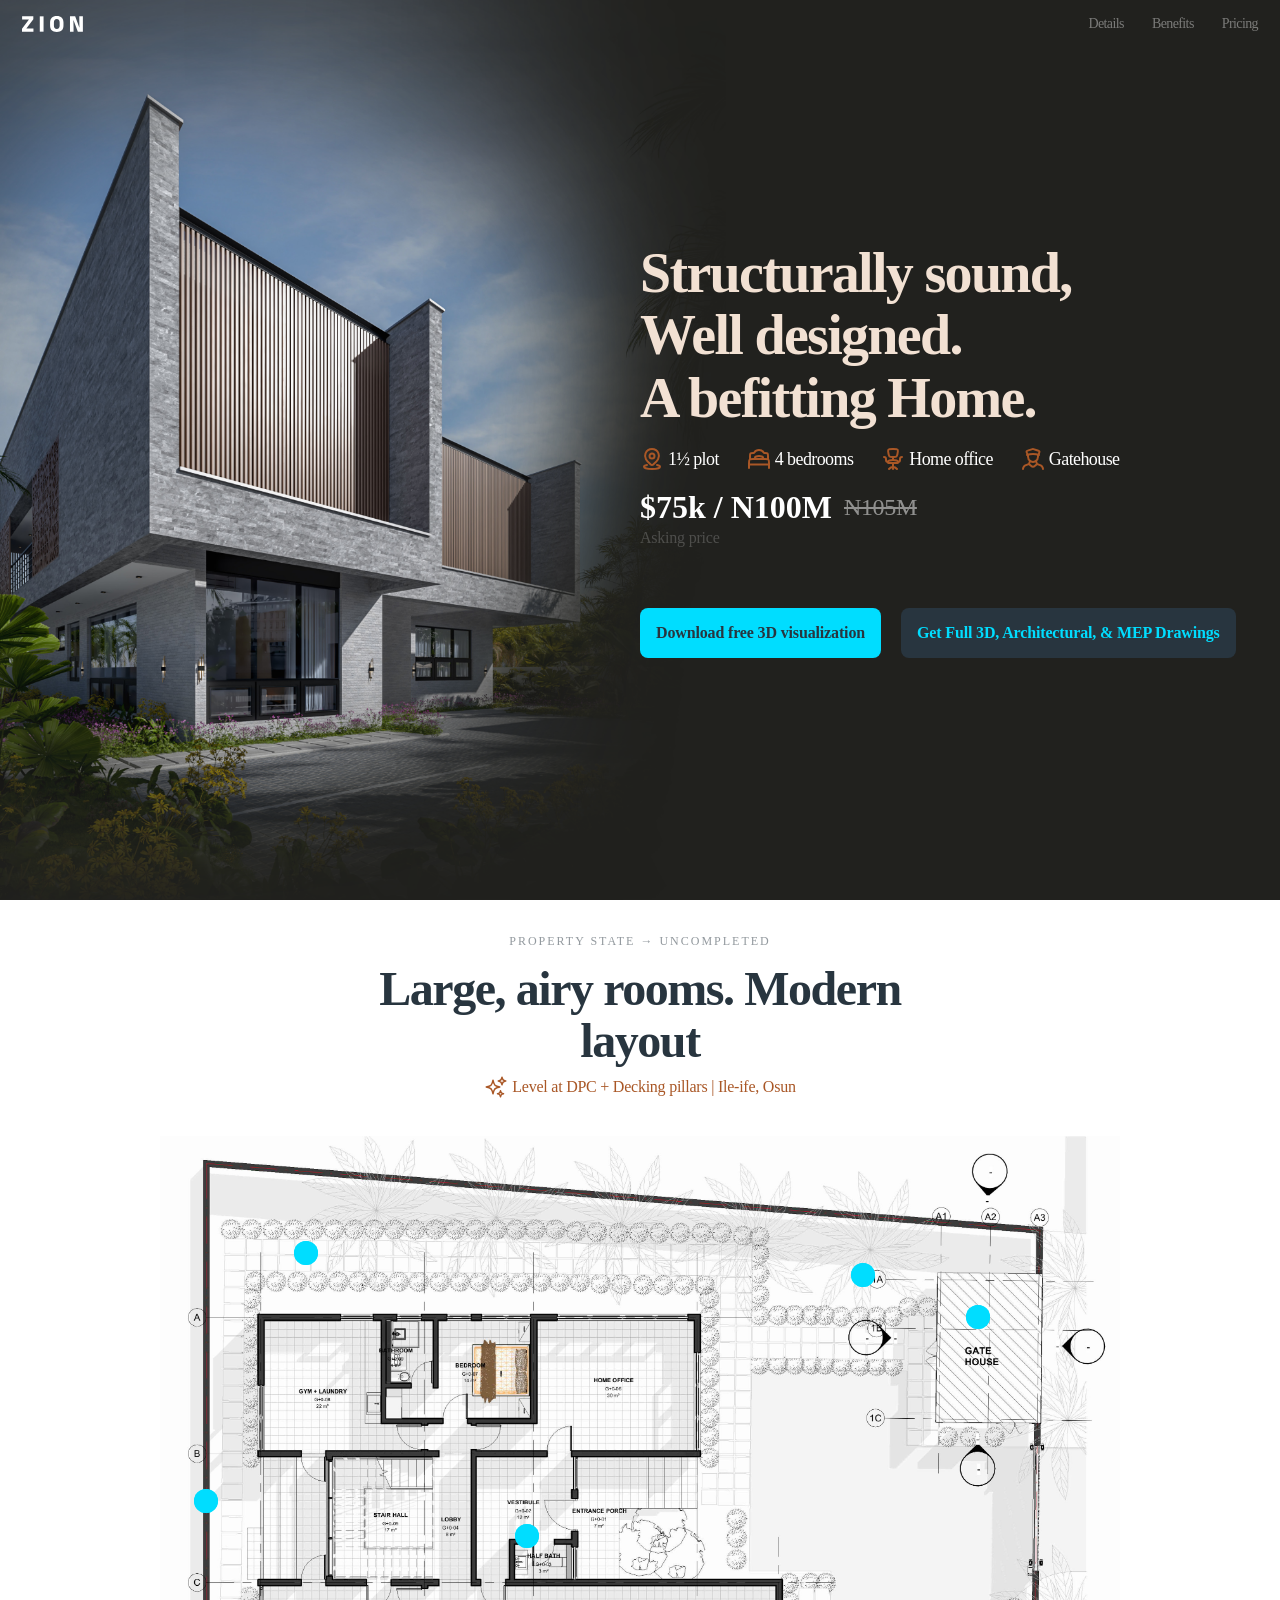
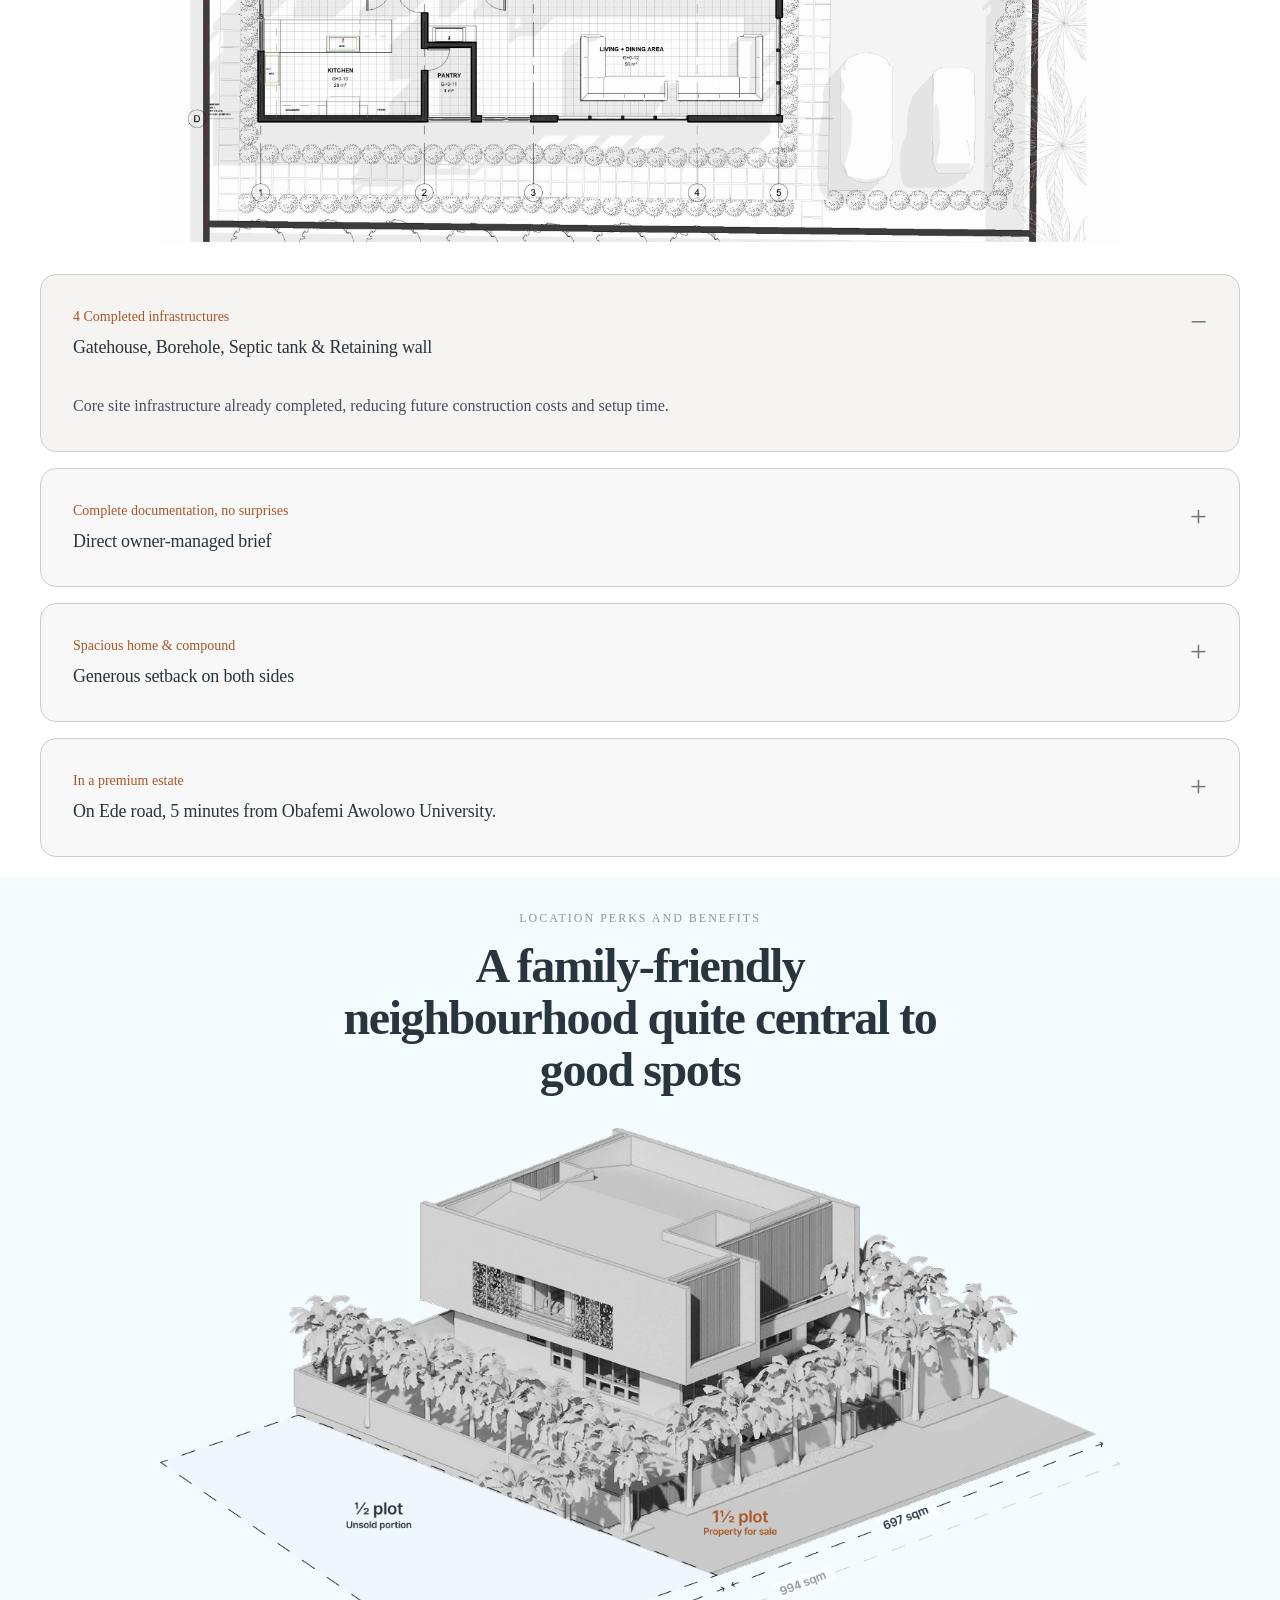
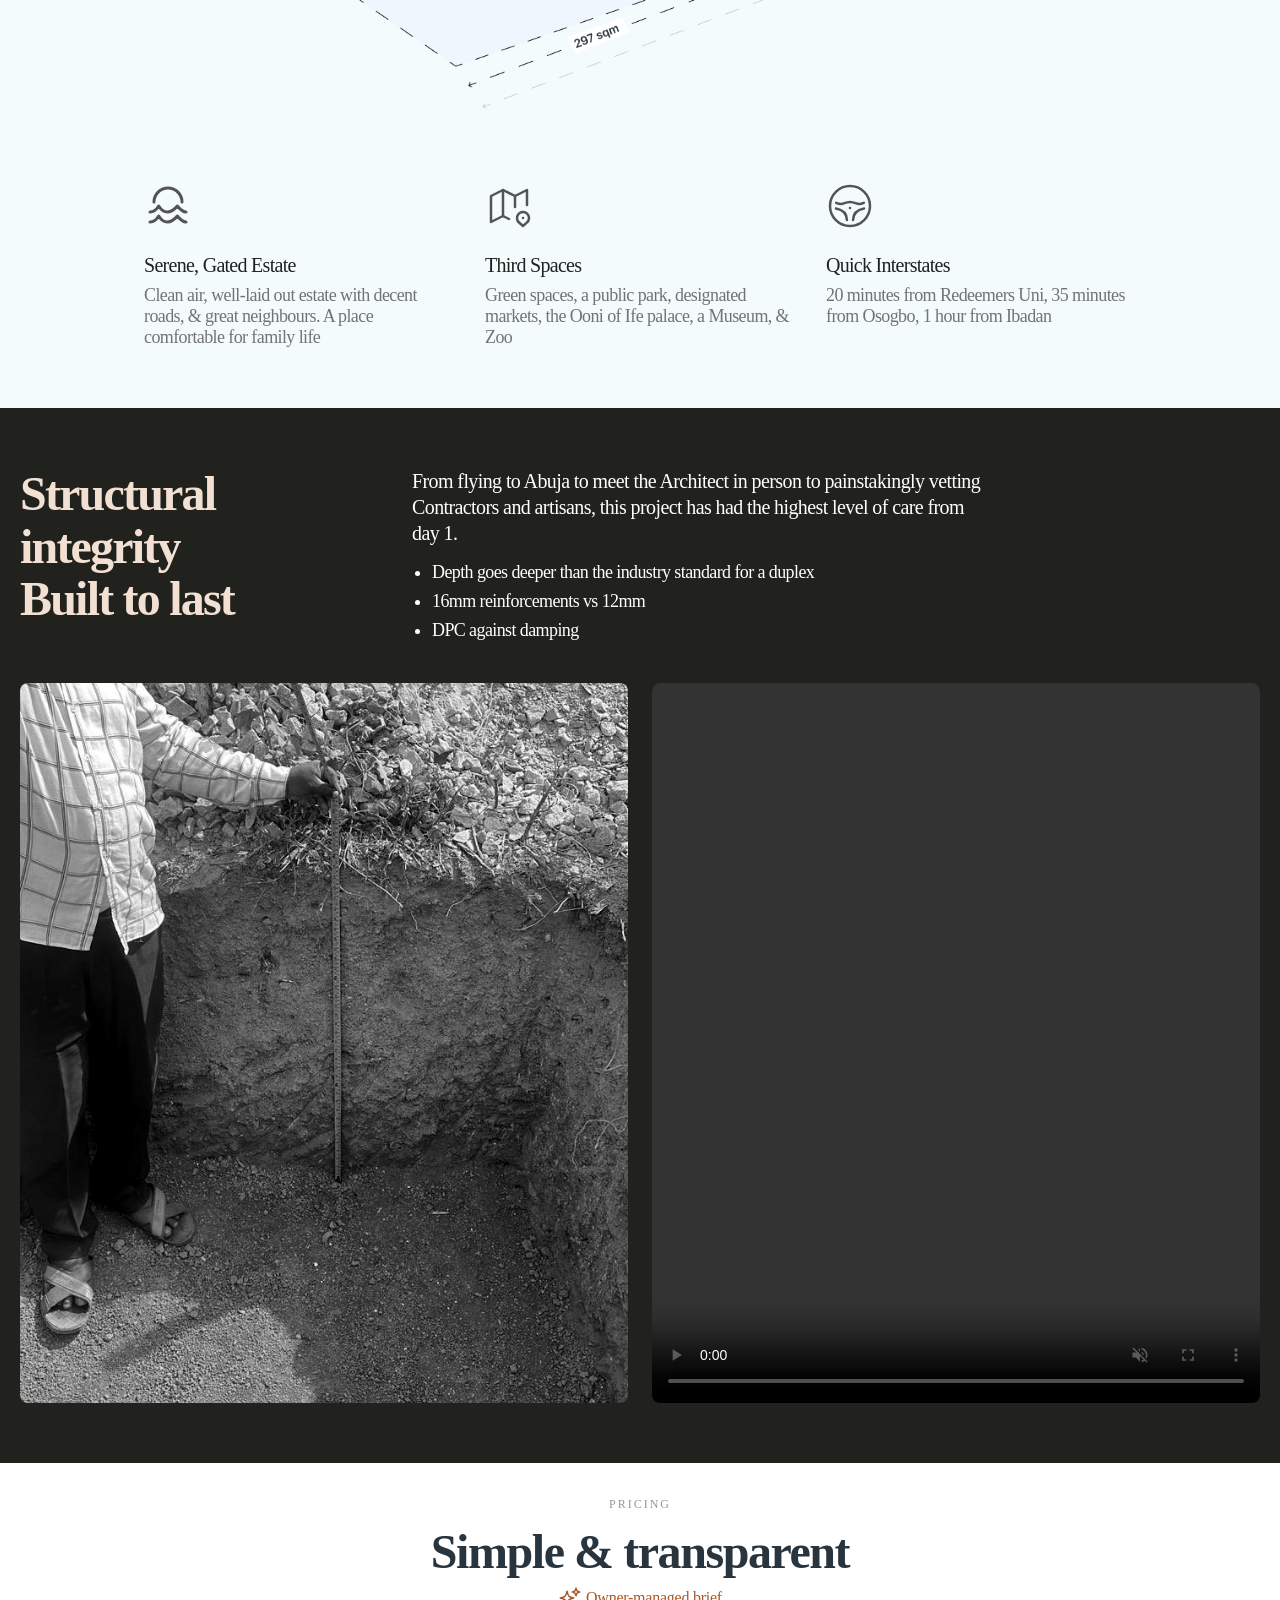
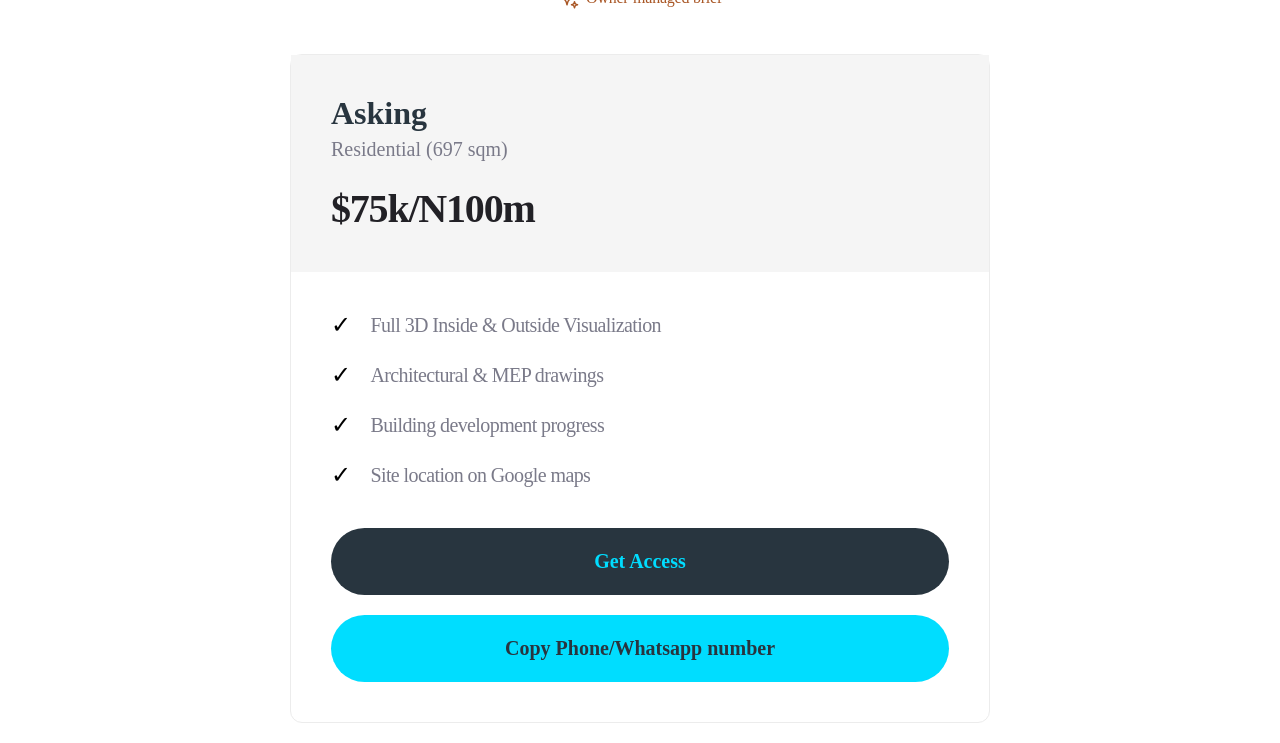
==== index.html @ f11a8a3b "section 5" ====
<!DOCTYPE html>
<html lang="en">
<head>
  <meta charset="UTF-8">
  <meta name="viewport" content="width=device-width, initial-scale=1.0">
  <meta name="description" content="Zion Residence — property marketing">

  <title>Zion Residence</title>
  <script defer src="for-section-one-mobile.js"></script>
  <script defer src="hotspots.js"></script>
  <script defer src="section-two-accordion.js"></script>

  <link rel="stylesheet" href="styles/reset.css">
  <link rel="stylesheet" href="styles/main.css">
  <link rel="stylesheet" href="styles/hotspots.css">
  <link rel="stylesheet" href="https://rsms.me/inter/inter.css"/>
  <link rel="stylesheet" href="https://rsms.me/inter/inter-display.css"/>
  <link rel="icon" type="image/x-icon" href="images/fav-icon.png">
</head>
<body>
  <div class="page-wrapper">
    <header class="navigation">
      <nav class="zero">
            <svg xmlns="http://www.w3.org/2000/svg" width="61" height="17" viewBox="0 0 61 17" fill="none">
              <path d="M53.1564 0.324219L57.3084 11.5802H57.4764L57.3084 5.10022V0.324219H60.8844V15.6722H55.8564L51.5484 4.16422H51.3924L51.5604 10.7882V15.6722H47.9844V0.324219H53.1564Z" fill="white"/>
              <path d="M34.778 16.044C32.546 16.044 30.87 15.484 29.75 14.364C28.638 13.244 28.082 11.632 28.082 9.528V6.612C28.082 4.5 28.642 2.872 29.762 1.728C30.89 0.576 32.562 0 34.778 0C36.994 0 38.662 0.576 39.782 1.728C40.91 2.872 41.474 4.5 41.474 6.612V9.528C41.474 11.632 40.914 13.244 39.794 14.364C38.674 15.484 37.002 16.044 34.778 16.044ZM34.778 12.948C35.746 12.948 36.466 12.664 36.938 12.096C37.41 11.528 37.646 10.732 37.646 9.708V6.42C37.646 5.348 37.41 4.524 36.938 3.948C36.466 3.372 35.746 3.084 34.778 3.084C33.81 3.084 33.09 3.372 32.618 3.948C32.146 4.524 31.91 5.348 31.91 6.42V9.708C31.91 10.732 32.146 11.528 32.618 12.096C33.09 12.664 33.81 12.948 34.778 12.948Z" fill="white"/>
              <path d="M21.5571 15.6739H17.7891V0.337891H21.5571V15.6739Z" fill="white"/>
              <path d="M11.448 12.5299V15.6739H0V12.7219L6.96 3.45789H0.108V0.337891H11.328V3.26589L4.344 12.5299H11.448Z" fill="white"/>
            </svg>
            <ul class="web-links">
              <li>Details</li>
              <li>Benefits</li>
              <li>Pricing</li>
            </ul>
        </nav>
    </header>
    <section class="one">
        <div class="left"></div>     
        <div class="right">
          <main class="titleDetails-buttons">
            <div class="title-features-price">
              <h1 class="">Structurally sound, Well designed.<br>A befitting Home.</h1>
              <ul>
                <li><svg xmlns="http://www.w3.org/2000/svg" width="24" height="24" viewBox="0 0 24 24" fill="none">
                  <path d="M7 18C5.17107 18.4117 4 19.0443 4 19.7537C4 20.9943 7.58172 22 12 22C16.4183 22 20 20.9943 20 19.7537C20 19.0443 18.8289 18.4117 17 18" stroke="#A95726" stroke-width="2" stroke-linecap="round"/>
                  <path d="M14.5 9C14.5 10.3807 13.3807 11.5 12 11.5C10.6193 11.5 9.5 10.3807 9.5 9C9.5 7.61929 10.6193 6.5 12 6.5C13.3807 6.5 14.5 7.61929 14.5 9Z" stroke="#A95726" stroke-width="2"/>
                  <path d="M13.2574 17.4936C12.9201 17.8184 12.4693 18 12.0002 18C11.531 18 11.0802 17.8184 10.7429 17.4936C7.6543 14.5008 3.51519 11.1575 5.53371 6.30373C6.6251 3.67932 9.24494 2 12.0002 2C14.7554 2 17.3752 3.67933 18.4666 6.30373C20.4826 11.1514 16.3536 14.5111 13.2574 17.4936Z" stroke="#A95726" stroke-width="2"/>
                </svg><p>1½ plot</p></li>
                <li><svg xmlns="http://www.w3.org/2000/svg" width="24" height="24" viewBox="0 0 24 24" fill="none">
                  <path d="M22 17.5H2" stroke="#A95726" stroke-width="2" stroke-linecap="round" stroke-linejoin="round"/>
                  <path d="M22 21V16C22 14.1144 22 13.1716 21.4142 12.5858C20.8284 12 19.8856 12 18 12H6C4.11438 12 3.17157 12 2.58579 12.5858C2 13.1716 2 14.1144 2 16V21" stroke="#A95726" stroke-width="2" stroke-linecap="round" stroke-linejoin="round"/>
                  <path d="M16 12V10.6178C16 10.1103 15.9085 9.94054 15.4396 9.7405C14.4631 9.32389 13.2778 9 12 9C10.7222 9 9.53688 9.32389 8.5604 9.7405C8.09154 9.94054 8 10.1103 8 10.6178V12" stroke="#A95726" stroke-width="2" stroke-linecap="round"/>
                  <path d="M3 12V9C3 7.58579 3 6.87868 3.43934 6.43934C3.87868 6 4.58579 6 6 6C6.27475 6 6.65685 6.07272 6.90282 5.94012C7.0139 5.88025 7.11349 5.72888 7.31269 5.42616C8.26921 3.97247 10.2246 3 12 3C13.7754 3 15.7308 3.97247 16.6873 5.42616C16.8865 5.72888 16.9861 5.88025 17.0972 5.94012C17.3432 6.07272 17.7252 6 18 6C19.4142 6 20.1213 6 20.5607 6.43934C21 6.87868 21 7.58579 21 9V12" stroke="#A95726" stroke-width="2"/>
                </svg><p>4 bedrooms</p></li>
                <li><svg xmlns="http://www.w3.org/2000/svg" width="24" height="24" viewBox="0 0 24 24" fill="none">
                  <path d="M16 22C14.934 20.7553 13.5337 20 12 20C10.4663 20 9.06603 20.7553 8 22" stroke="#A95726" stroke-width="2" stroke-linecap="round"/>
                  <path d="M12 13C10.7319 13 9.39109 13.2193 8.34002 13.5128C7.54859 13.7338 6.91195 14.7415 7.00999 15.5596C7.04632 15.8627 7.30731 16 7.58173 16H16.4183C16.6927 16 16.9537 15.8627 16.99 15.5596C17.0881 14.7415 16.4514 13.7338 15.66 13.5128C14.6089 13.2193 13.2681 13 12 13Z" stroke="#A95726" stroke-width="2" stroke-linecap="round"/>
                  <path d="M21 10C19.8954 10 19 10.8954 19 12V13C19 14.1046 18.1046 15 17 15" stroke="#A95726" stroke-width="2" stroke-linecap="round" stroke-linejoin="round"/>
                  <path d="M3 10C4.10457 10 5 10.8954 5 12V13C5 14.1046 5.89543 15 7 15" stroke="#A95726" stroke-width="2" stroke-linecap="round" stroke-linejoin="round"/>
                  <path d="M12 16V22" stroke="#A95726" stroke-width="2" stroke-linecap="round" stroke-linejoin="round"/>
                  <path d="M12.8197 10H11.1803C9.77811 10 9.07704 10 8.56988 9.57641C8.06272 9.15282 7.89268 8.42526 7.55261 6.97014C7.01792 4.68228 6.75058 3.53835 7.31199 2.76918C7.87341 2 8.97569 2 11.1803 2H12.8197C15.0243 2 16.1266 2 16.688 2.76918C17.2494 3.53835 16.9821 4.68228 16.4474 6.97014C16.1073 8.42526 15.9373 9.15282 15.4301 9.57641C14.923 10 14.2219 10 12.8197 10Z" stroke="#A95726" stroke-width="2" stroke-linecap="round" stroke-linejoin="round"/>
                  <path d="M12 10V13" stroke="#A95726" stroke-width="2" stroke-linecap="round" stroke-linejoin="round"/>
                </svg><p>Home office</p></li>
                <li><svg xmlns="http://www.w3.org/2000/svg" width="24" height="24" viewBox="0 0 24 24" fill="none">
                  <path d="M18 8C16.3288 7.37209 14.2513 7 12 7C9.74872 7 7.67122 7.37209 6 8" stroke="#A95726" stroke-width="2" stroke-linecap="round"/>
                  <path d="M6.96964 8L6.24016 6.58747C5.66136 5.46671 5.37196 4.90633 5.55422 4.41103C5.73649 3.91574 6.29735 3.73843 7.41907 3.38381L11.3897 2.12854C11.6607 2.04285 11.7963 2 11.9353 2C12.0744 2 12.21 2.04285 12.481 2.12854L16.719 3.46833C17.7295 3.78776 18.2347 3.94748 18.4273 4.39586C18.62 4.84425 18.413 5.37861 17.9991 6.44734L17.3977 8" stroke="#A95726" stroke-width="2" stroke-linecap="round"/>
                  <path d="M7 8V9.72517C7 11.5184 7.92149 13.1802 9.42752 14.1028L9.94202 14.418C11.2087 15.194 12.7913 15.194 14.058 14.418L14.5725 14.1028C16.0785 13.1802 17 11.5184 17 9.72517V8" stroke="#A95726" stroke-width="2" stroke-linecap="round"/>
                  <path d="M15 14L16 17M16 17L14.6312 18.1954C13.3773 19.2905 12.7504 19.838 12 19.838C11.2496 19.838 10.6227 19.2905 9.36884 18.1954L8 17M16 17L17.7341 17.578C18.7322 17.9107 19.2312 18.0771 19.6742 18.3342C20.1079 18.5859 20.5012 18.9014 20.841 19.2701C21.1881 19.6468 22 21 22 22M8 17L9 14M8 17L6.26586 17.578C5.2678 17.9107 4.76877 18.0771 4.32577 18.3342C3.89213 18.5859 3.49882 18.9014 3.15903 19.2701C2.81191 19.6468 2 21 2 22" stroke="#A95726" stroke-width="2" stroke-linecap="round" stroke-linejoin="round"/>
                </svg><p>Gatehouse</p></li>
              </ul>
              <div class="price-wrapper">
                <div class="price">
                  <p>$75k / N100M</p>
                  <p class="strikethrough">N105M</p>
                </div>
                <p class="asking-price">Asking price</p>
              </div>
            </div>
            <section class="for-btns">
              <button class="btn-primary">Download free 3D visualization</button>
              <button class="btn-secondary">Get Full 3D, Architectural, & MEP Drawings</button>
            </section>
          </main>
        </div>     
    </section>

    <section class="area two">
      <header class="top">
        <div>
          <p>Property state → Uncompleted</p>
          <h2>Large, airy rooms. Modern layout</h2>
        </div>
        <div>
          <svg xmlns="http://www.w3.org/2000/svg" width="24" height="24" viewBox="0 0 24 24" fill="none">
            <path d="M9.8132 15.9038L9 18.75L8.1868 15.9038C7.75968 14.4089 6.59112 13.2403 5.09619 12.8132L2.25 12L5.09619 11.1868C6.59113 10.7597 7.75968 9.59112 8.1868 8.09619L9 5.25L9.8132 8.09619C10.2403 9.59113 11.4089 10.7597 12.9038 11.1868L15.75 12L12.9038 12.8132C11.4089 13.2403 10.2403 14.4089 9.8132 15.9038Z" stroke="#A95726" stroke-width="1.5" stroke-linecap="round" stroke-linejoin="round"/>
            <path d="M18.2589 8.71454L18 9.75L17.7411 8.71454C17.4388 7.50533 16.4947 6.56117 15.2855 6.25887L14.25 6L15.2855 5.74113C16.4947 5.43883 17.4388 4.49467 17.7411 3.28546L18 2.25L18.2589 3.28546C18.5612 4.49467 19.5053 5.43883 20.7145 5.74113L21.75 6L20.7145 6.25887C19.5053 6.56117 18.5612 7.50533 18.2589 8.71454Z" stroke="#A95726" stroke-width="1.5" stroke-linecap="round" stroke-linejoin="round"/>
            <path d="M16.8942 20.5673L16.5 21.75L16.1058 20.5673C15.8818 19.8954 15.3546 19.3682 14.6827 19.1442L13.5 18.75L14.6827 18.3558C15.3546 18.1318 15.8818 17.6046 16.1058 16.9327L16.5 15.75L16.8942 16.9327C17.1182 17.6046 17.6454 18.1318 18.3173 18.3558L19.5 18.75L18.3173 19.1442C17.6454 19.3682 17.1182 19.8954 16.8942 20.5673Z" stroke="#A95726" stroke-width="1.5" stroke-linecap="round" stroke-linejoin="round"/>
          </svg>
          <p>Level at DPC + Decking pillars | Ile-ife, Osun </p>
        </div>
      </header>
      <section class="products">
        <div class="product-card">
      
          <div class="product-image">
            <img src="images/layout-2x.jpg"
                 alt="Architectural layout"
                 class="img">
      
            <button class="hotspot h-1"
                    data-title="Borehole"
                    data-description=""
                    data-image="images/borehole.png">
            </button>
      
            <button class="hotspot h-2"
                    data-title="Main house"
                    data-description="4-bedroom main residence with home office"
                    data-image="vids/main-building.mov">
            </button>
      
            <button class="hotspot h-4"
                    data-title="Gatehouse"
                    data-description="Security and visitor management space."
                    data-image="vids/gatehouse.mov">
            </button>
      
            <button class="hotspot h-5"
                    data-title="Septic tank"
                    data-description="Septic tank & soakaway"
                    data-image="images/septic-tank.png">
            </button>
      
            <button class="hotspot h-6"
                    data-title="Retaining wall"
                    data-description="Reinforced against flooding, & baseline for floor tarring"
                    data-image="vids/retaining-wall.mov">
            </button>
          </div>
      
        </div>
      </section>
      
      <!-- MODAL -->
      <div class="hotspot-modal" id="hotspotModal">
      
        <div class="hotspot-modal__overlay"></div>
      
        <div class="hotspot-modal__card">
      
          <button class="hotspot-modal__close">
            ×
          </button>
      
          <img class="hotspot-modal__image" src="" alt="">

          <video
            class="hotspot-modal__video"
            controls
            autoplay
            playsinline
            muted
            allowfullscreen
          ></video>
      
          <div class="hotspot-modal__content">
            <h3 class="hotspot-modal__title"></h3>
            <p class="hotspot-modal__description"></p>
          </div>
      
        </div>
      
      </div>

      <section class="accordion-section">

        <div class="accordion">
      
          <!-- ITEM 1 -->
          <article class="accordion-item active">
      
            <button class="accordion-header">
      
              <div class="accordion-copy">
                <p>4 Completed infrastructures</p>
                <h3>
                  Gatehouse, Borehole, Septic tank & Retaining wall
                </h3>
              </div>
      
              <span class="accordion-icon">−</span>
      
            </button>
      
            <div class="accordion-content">
              <p>
                Core site infrastructure already completed,
                reducing future construction costs and setup time.
              </p>
            </div>
      
          </article>
      
          <!-- ITEM 2 -->
          <article class="accordion-item">
      
            <button class="accordion-header">
      
              <div class="accordion-copy">
                <p>Complete documentation, no surprises</p>
                <h3>
                  Direct owner-managed brief
                </h3>
              </div>
      
              <span class="accordion-icon">+</span>
      
            </button>
      
            <div class="accordion-content">
              <p>
                Full documentation
                available for buyers and contractors.
                
                Deed of assignment, Red copy survey, Estate registration receipt, Town planning approval, Architectural, & MEP drawings
                
              </p>
            </div>
      
          </article>
  
          <!-- ITEM 3 -->
          <article class="accordion-item">
      
            <button class="accordion-header">
      
              <div class="accordion-copy">
                <p>Spacious home & compound</p>
                <h3>
                  Generous setback on both sides
                </h3>
              </div>
      
              <span class="accordion-icon">+</span>
      
            </button>
      
            <div class="accordion-content">
              <p>
                Generous outdoor circulation and parking space
                suitable for family living and future expansion.
                
              </p>
            </div>
      
          </article>
      
          <!-- ITEM 4 -->
          <article class="accordion-item">
      
            <button class="accordion-header">
      
              <div class="accordion-copy">
                <p>In a premium estate</p>
                <h3>
                  On Ede road, 5 minutes from 
  Obafemi Awolowo University.
                </h3>
              </div>
      
              <span class="accordion-icon">+</span>
      
            </button>
      
            <div class="accordion-content">
              <p>
              </p>
            </div>
      
          </article>
      
        </div>
      
      </section>
    </section>

    <section class="area three">
      <header class="top">
        <div>
          <p>LOCATION PERKS AND BENEFITS</p>
          <h2>A family-friendly neighbourhood 
         quite central to good spots</h2>
        </div>
        <!-- <div>
          <svg xmlns="http://www.w3.org/2000/svg" width="24" height="24" viewBox="0 0 24 24" fill="none">
            <path d="M9.8132 15.9038L9 18.75L8.1868 15.9038C7.75968 14.4089 6.59112 13.2403 5.09619 12.8132L2.25 12L5.09619 11.1868C6.59113 10.7597 7.75968 9.59112 8.1868 8.09619L9 5.25L9.8132 8.09619C10.2403 9.59113 11.4089 10.7597 12.9038 11.1868L15.75 12L12.9038 12.8132C11.4089 13.2403 10.2403 14.4089 9.8132 15.9038Z" stroke="#A95726" stroke-width="1.5" stroke-linecap="round" stroke-linejoin="round"/>
            <path d="M18.2589 8.71454L18 9.75L17.7411 8.71454C17.4388 7.50533 16.4947 6.56117 15.2855 6.25887L14.25 6L15.2855 5.74113C16.4947 5.43883 17.4388 4.49467 17.7411 3.28546L18 2.25L18.2589 3.28546C18.5612 4.49467 19.5053 5.43883 20.7145 5.74113L21.75 6L20.7145 6.25887C19.5053 6.56117 18.5612 7.50533 18.2589 8.71454Z" stroke="#A95726" stroke-width="1.5" stroke-linecap="round" stroke-linejoin="round"/>
            <path d="M16.8942 20.5673L16.5 21.75L16.1058 20.5673C15.8818 19.8954 15.3546 19.3682 14.6827 19.1442L13.5 18.75L14.6827 18.3558C15.3546 18.1318 15.8818 17.6046 16.1058 16.9327L16.5 15.75L16.8942 16.9327C17.1182 17.6046 17.6454 18.1318 18.3173 18.3558L19.5 18.75L18.3173 19.1442C17.6454 19.3682 17.1182 19.8954 16.8942 20.5673Z" stroke="#A95726" stroke-width="1.5" stroke-linecap="round" stroke-linejoin="round"/>
          </svg>
          <p>Level at DPC + Decking pillars | Ile-ife, Osun </p>
        </div> -->
      </header>
      <section class="products">
        <div class="product-card">
          <div class="product-image">
            <img src="images/section-3-image.png"
                 alt="Architectural layout"
                 class="img">
          </div>

      
        </div>
      </section>
      <div class="perks">
        <div class="icon-location-perk">
          <svg xmlns="http://www.w3.org/2000/svg" width="48" height="48" viewBox="0 0 48 48" fill="none">
            <path d="M6 30C10.9655 30 14.6897 24 14.6897 24C14.6897 24 18.4138 30 23.3794 30C28.3448 30 33.3104 24 33.3104 24C33.3104 24 38.2758 30 42 30" stroke="#545456" stroke-width="3" stroke-linecap="round" stroke-linejoin="round"/>
            <path d="M6 40C10.9655 40 14.6897 34 14.6897 34C14.6897 34 18.4138 40 23.3794 40C28.3448 40 33.3104 34 33.3104 34C33.3104 34 38.2758 40 42 40" stroke="#545456" stroke-width="3" stroke-linecap="round" stroke-linejoin="round"/>
            <path d="M38 20C38 12.268 31.732 6 24 6C16.268 6 10 12.268 10 20" stroke="#545456" stroke-width="3" stroke-linecap="round" stroke-linejoin="round"/>
          </svg>
          <div class="location-perk">
            <h3>
              Serene, Gated Estate
            </h3>
            <p>Clean air, well-laid out estate with decent roads, & great neighbours. A place comfortable for family life</p>
          </div>
        </div>
        <div class="icon-location-perk">
          <svg xmlns="http://www.w3.org/2000/svg" width="48" height="48" viewBox="0 0 48 48" fill="none">
            <path d="M24 37L18 34L6 40V14L18 8L30 14L42 8V23" stroke="#545456" stroke-width="2.5" stroke-linecap="round" stroke-linejoin="round"/>
            <path d="M18 8V34" stroke="#545456" stroke-width="2.5" stroke-linecap="round" stroke-linejoin="round"/>
            <path d="M30 14V25" stroke="#545456" stroke-width="2.5" stroke-linecap="round" stroke-linejoin="round"/>
            <path d="M42.242 40.2413C43.0813 39.4023 43.6529 38.3332 43.8846 37.1693C44.1162 36.0053 43.9975 34.7988 43.5435 33.7024C43.0894 32.6059 42.3203 31.6687 41.3336 31.0094C40.3469 30.35 39.1868 29.998 38 29.998C36.8132 29.998 35.6531 30.35 34.6664 31.0094C33.6797 31.6687 32.9106 32.6059 32.4566 33.7024C32.0025 34.7988 31.8838 36.0053 32.1154 37.1693C32.3471 38.3332 32.9187 39.4023 33.758 40.2413C34.594 41.0793 36.008 42.3313 38 43.9993C40.102 42.2193 41.518 40.9673 42.242 40.2413Z" stroke="#545456" stroke-width="2.5" stroke-linecap="round" stroke-linejoin="round"/>
            <path d="M38 36V36.02" stroke="#545456" stroke-width="2.5" stroke-linecap="round" stroke-linejoin="round"/>
          </svg>
          <div class="location-perk">
            <h3>
              Third Spaces
            </h3>
            <p>Green spaces, a public park, designated markets, the Ooni of Ife palace, a Museum, & Zoo</p>
          </div>
        </div>
        <div class="icon-location-perk">
          <svg xmlns="http://www.w3.org/2000/svg" width="48" height="48" viewBox="0 0 48 48" fill="none">
            <path d="M44 24C44 35.0456 35.0456 44 24 44C12.9543 44 4 35.0456 4 24C4 12.9543 12.9543 4 24 4C35.0456 4 44 12.9543 44 24Z" stroke="#545456" stroke-width="2.5"/>
            <path d="M37.8362 20.825C35.8982 21.6734 32.9702 22.436 30.319 21.4336C26.5276 20 24.5786 20 24 20C23.4214 20 21.4724 20 17.681 21.4336C15.0298 22.436 12.1018 21.6734 10.1637 20.825M38 26.5096C33.7092 27.3262 27.2158 29.756 27.0476 38M20.9524 38C20.7842 29.756 14.2909 27.3262 10 26.5096" stroke="#545456" stroke-width="2.5" stroke-linecap="round" stroke-linejoin="round"/>
            <path d="M24.0141 26H23.9961" stroke="#545456" stroke-width="2.5" stroke-linecap="round" stroke-linejoin="round"/>
          </svg>
          <div class="location-perk">
            <h3>
              Quick Interstates
            </h3>
            <p>20 minutes from Redeemers Uni, 35 minutes from Osogbo, 1 hour from Ibadan</p>
          </div>
        </div>
      </div>

    </section>

    <!-- <section class="four">
      <div class="structural-integrity">
        <div class="structLeft">
          <div class="textWrapper">
              <h1>
                Structural integrity
        Built to last
              </h1>
              <ul>
                From flying to Abuja to meet the Architect in person to painstakingly vetting Contractors, and artisans, this project has had the highest level of care from day 1.
                <li>Depth goes deeper than the industry standard for a duplex</li>
                <li>16mm reinforcements vs 12mm</li>
                <li>DPC against damping</li>
              </ul>
          </div>
        </div>
        <div class="structRight"></div>
      </div>
      <div class="two-images">
        <div class="">
          <img src="images/foundation-depth.jpg" alt="The foundation's depth">
        </div>
        <div class="">
          <video src="vids/dpc-work.mp4" controls ></video>
        </div>
      </div>

    </section> -->

    <section class="four">

      <!-- TOP TEXT AREA -->
      <div class="structural-integrity">
    
        <div class="structLeft">
          <h2>
            Structural integrity<br>
            Built to last
          </h2>
        </div>
    
        <div class="structRight">
    
          <p>
            From flying to Abuja to meet the Architect in person to
            painstakingly vetting Contractors and artisans, this project
            has had the highest level of care from day 1.
          </p>
    
          <ul>
            <li>Depth goes deeper than the industry standard for a duplex</li>
            <li>16mm reinforcements vs 12mm</li>
            <li>DPC against damping</li>
          </ul>
    
        </div>
    
      </div>
    
      <!-- MEDIA GRID -->
      <div class="two-images">
    
        <div class="media-card">
          <img
            src="images/foundation-depth.jpg"
            alt="Foundation depth"
          >
        </div>
    
        <div class="media-card">
          <video
            src="vids/dpc-work.mp4"
            controls
            playsinline
            muted
          ></video>
        </div>
    
      </div>
    
    </section>

    <!-- <section class="area five">
      <header class="top">
        <div>
          <p>Pricing</p>
          <h2>Simple & transparent</h2>
        </div>
        <div>
          <svg xmlns="http://www.w3.org/2000/svg" width="24" height="24" viewBox="0 0 24 24" fill="none">
            <path d="M9.8132 15.9038L9 18.75L8.1868 15.9038C7.75968 14.4089 6.59112 13.2403 5.09619 12.8132L2.25 12L5.09619 11.1868C6.59113 10.7597 7.75968 9.59112 8.1868 8.09619L9 5.25L9.8132 8.09619C10.2403 9.59113 11.4089 10.7597 12.9038 11.1868L15.75 12L12.9038 12.8132C11.4089 13.2403 10.2403 14.4089 9.8132 15.9038Z" stroke="#A95726" stroke-width="1.5" stroke-linecap="round" stroke-linejoin="round"/>
            <path d="M18.2589 8.71454L18 9.75L17.7411 8.71454C17.4388 7.50533 16.4947 6.56117 15.2855 6.25887L14.25 6L15.2855 5.74113C16.4947 5.43883 17.4388 4.49467 17.7411 3.28546L18 2.25L18.2589 3.28546C18.5612 4.49467 19.5053 5.43883 20.7145 5.74113L21.75 6L20.7145 6.25887C19.5053 6.56117 18.5612 7.50533 18.2589 8.71454Z" stroke="#A95726" stroke-width="1.5" stroke-linecap="round" stroke-linejoin="round"/>
            <path d="M16.8942 20.5673L16.5 21.75L16.1058 20.5673C15.8818 19.8954 15.3546 19.3682 14.6827 19.1442L13.5 18.75L14.6827 18.3558C15.3546 18.1318 15.8818 17.6046 16.1058 16.9327L16.5 15.75L16.8942 16.9327C17.1182 17.6046 17.6454 18.1318 18.3173 18.3558L19.5 18.75L18.3173 19.1442C17.6454 19.3682 17.1182 19.8954 16.8942 20.5673Z" stroke="#A95726" stroke-width="1.5" stroke-linecap="round" stroke-linejoin="round"/>
          </svg>
          <p>Owner-managed brief</p>
        </div>
      </header>
      <div>
        <div class="pricing-details-wrapper">
          <div class="asking">
            <div>
              <h3>Asking</h3>
              <p>Residential (697 sqm)</p>
            </div>
            <p class="amount">$75k/N100m</p>
          </div>
          <div class="list-buttons">
            <ul>
              <li>Full 3D Inside & Outside Visualization </li>
              <li>Architectural & MEP drawings</li>
              <li>Building development progress</li>
              <li>Site location on Google maps</li>
            </ul>
            <section class="for-btns">
              <button class="btn-secondary">Get Access</button>
              <button class="btn-primary">Copy Phone/Whatsapp number</button>
            </section>
          </div>
        </div>
      </div>
    </section> -->
  
    <section class="area five">

      <!-- SECTION HEADER -->
      <header class="top">
    
        <div>
          <p>Pricing</p>
          <h2>Simple & transparent</h2>
        </div>
    
        <div>
    
          <svg xmlns="http://www.w3.org/2000/svg"
            width="24"
            height="24"
            viewBox="0 0 24 24"
            fill="none">
    
            <path d="M9.8132 15.9038L9 18.75L8.1868 15.9038C7.75968 14.4089 6.59112 13.2403 5.09619 12.8132L2.25 12L5.09619 11.1868C6.59113 10.7597 7.75968 9.59112 8.1868 8.09619L9 5.25L9.8132 8.09619C10.2403 9.59113 11.4089 10.7597 12.9038 11.1868L15.75 12L12.9038 12.8132C11.4089 13.2403 10.2403 14.4089 9.8132 15.9038Z"
              stroke="#A95726"
              stroke-width="1.5"
              stroke-linecap="round"
              stroke-linejoin="round" />
    
            <path d="M18.2589 8.71454L18 9.75L17.7411 8.71454C17.4388 7.50533 16.4947 6.56117 15.2855 6.25887L14.25 6L15.2855 5.74113C16.4947 5.43883 17.4388 4.49467 17.7411 3.28546L18 2.25L18.2589 3.28546C18.5612 4.49467 19.5053 5.43883 20.7145 5.74113L21.75 6L20.7145 6.25887C19.5053 6.56117 18.5612 7.50533 18.2589 8.71454Z"
              stroke="#A95726"
              stroke-width="1.5"
              stroke-linecap="round"
              stroke-linejoin="round" />
    
            <path d="M16.8942 20.5673L16.5 21.75L16.1058 20.5673C15.8818 19.8954 15.3546 19.3682 14.6827 19.1442L13.5 18.75L14.6827 18.3558C15.3546 18.1318 15.8818 17.6046 16.1058 16.9327L16.5 15.75L16.8942 16.9327C17.1182 17.6046 17.6454 18.1318 18.3173 18.3558L19.5 18.75L18.3173 19.1442C17.6454 19.3682 17.1182 19.8954 16.8942 20.5673Z"
              stroke="#A95726"
              stroke-width="1.5"
              stroke-linecap="round"
              stroke-linejoin="round" />
          </svg>
    
          <p>Owner-managed brief</p>
    
        </div>
    
      </header>
    
      <!-- PRICING CARD -->
      <div class="pricing-card">
    
        <!-- TOP -->
        <div class="pricing-card__top">
    
          <div>
            <h3>Asking</h3>
            <p>Residential (697 sqm)</p>
          </div>
    
          <h4>$75k/N100m</h4>
    
        </div>
    
        <!-- BOTTOM -->
        <div class="pricing-card__bottom">
    
          <ul>
    
            <li>
              <span>✓</span>
              Full 3D Inside & Outside Visualization
            </li>
    
            <li>
              <span>✓</span>
              Architectural & MEP drawings
            </li>
    
            <li>
              <span>✓</span>
              Building development progress
            </li>
    
            <li>
              <span>✓</span>
              Site location on Google maps
            </li>
    
          </ul>
    
          <div class="pricing-buttons">
    
            <button class="btn-access">
              Get Access
            </button>
    
            <button class="btn-copy">
              Copy Phone/Whatsapp number
            </button>
    
          </div>
    
        </div>
    
      </div>
    
    </section>
  
  
  </div>
  



</body>
</html>
---- styles/main.css ----
:root {

  --gray-900: #21211E;
  --gray-800: #444240;
  --gray-700: #545456;
  --gray-500: #6F6F6D;
  --gray-450: #888480;
  --gray-400: #858583;
  --gray-300: #CDCDCC;
  --gray-200: #737377;
  --gray-0: #fff;

  --brown-500: #A95726;
  --brown-100: #F2E1D3;

  --cool-gray-800: #28353F;
  --cool-gray-700: #474D5C;
  --cool-gray-500: #767585;

  --blue-500: #00DDFF;
  --blue-100: #F0FAFD;

  --main-color-dark: var(--cool-gray-800);
  --main-color-light: var(--blue-500);
  --white: var(--gray-0);

  --text-hero-title: var(--brown-100);
  --text-hero-icon: var(--gray-0);
  --text-hero-asking-web: var(--gray-400);
  --text-hero-strikethrough-web: var(--gray-500);

  --text-section-sub: var(--cool-gray-800);
  --text-section-title: var(--cool-gray-800);
  --text-section-caption: var(--brown-500);

  --text-location-perks-web: var(--gray-200);
  --text-location-perks-mobile: var(--gray-450);

  --icon-hero: var(--brown-500);
  --icon-title-caption: var(--brown-500);
  --icon-location-perks-web: var(--gray-700);
  --icon-location-perks-mobile: var(--gray-450);

  
  --surface-desktop-background: var(--gray-900);
  --surface-button-primary: var(--blue-500);
  --surface-button-secondary: var(--cool-gray-800);

}

.troubleshoot {
  border: 1px solid red;
}


body {
  background-color: var(--surface-desktop-background);
}


.page-wrapper {
   /* max-width: 1920px; */
   margin: 0 auto;
   width: 100%;
   display: flex; 
   flex-direction: column;
   /* align-items: center; This thing is problematic */
   /* justify-content: stretch;  */
}

/* Navigation starts here  */


header.navigation {
  position: absolute;
  /* border: 1px solid red; */
  width: 100%;
  
}

nav.zero {
  height: 4.8rem;
  /* background-color: red; */
  display: flex;
  flex-direction: row;
  align-items: center;
  justify-content: space-between;
  padding: 0 0.8rem 0;
  margin: 0 1.4rem ;
}

nav ul {
  list-style-type: none;
  padding: 0;
  margin: 0;

  display: flex;
  gap: 2.8rem;


  font-family: Inter;
  color: var(--white);
  font-size: 1.4rem;
  font-style: normal;
  font-weight: 400;
  opacity: 0.4;
}

/* Navigation ends here  */



section.one {
  background-image: url(../images/background-v2.png);
  background-size: contain;
  height: 100vh;
  background-repeat: no-repeat;
  /* border: 1px solid red; */

  display: flex;
  flex-direction: row;
}




.left, .right {
  /* background-color: #00DDFF80; */
  height: 100%;
  font-size: 1.6rem;

  flex: 1 1 50%;
  /* border: 1px solid red; */
}


.right {
  display: flex;
  align-items: center;
}

.title-features-price {
  display: flex;
  flex-direction: column;
  gap: 1.8rem;
  /* border: 1px solid red; */
}

.title-features-price h1 {
  color: var(--text-hero-title);
  font-family: "Inter Display";
  font-size: 5.6rem;
  font-style: normal;
  font-weight: 700;
  line-height: 6.25rem; /* 111.111% */
  letter-spacing: -0.16875rem;

  width: 70%;
  margin: 0;

}

.title-features-price ul {
  list-style-type: none;
  padding: 0;
  margin: 0;

  display: flex;
  flex-wrap: wrap;
  gap: 2.8rem;
  row-gap: 1.2rem;
}

.title-features-price ul li {
  display: flex;
  flex-direction: row;
  align-items: center;
  gap: 0.4rem;

  font-family: Inter;
  color: var(--white);
  font-size: 1.8rem;
  font-style: normal;
  font-weight: 400;
}

.price-wrapper {
  display: flex;
  flex-direction: column;
  /* align-items: center; */
  gap: 0.2rem;
}

.price {
  display: flex;
  flex-direction: row;
  align-items: center;
  gap: 1.2rem;

  font-family: Inter;
  /* border: 1px solid red; */

}

.price p:first-of-type {
  color: var(--white);
  font-family: Inter;
  font-size: 3.2rem;
  font-style: normal;
  font-weight: 600;
  line-height: normal;

  margin: 0;
  /* letter-spacing: -0.48px; */

}

.price p:last-of-type {
  color: var(--white);
  opacity: 0.5;
  font-family: Inter;
  font-size: 2.4rem;
  font-style: normal;
  font-weight: 400;
  /* line-height: 3.2rem; 133.333% */
  letter-spacing: -0.36px;
  text-decoration-line: line-through;

  margin: 0;
}

.price-wrapper > p {
  color: var(--white);
  font-family: Inter;
  opacity: 0.2;
  font-size: 1.6rem;
  font-style: normal;
  font-weight: 400;
  line-height: 20px; /* 133.333% */
  letter-spacing: -0.225px;
}

.for-btns {
  display: flex;
  gap: 2rem;
}

.titleDetails-buttons {
  display: flex;
  flex-direction: column;
  gap: 6rem;
}

.btn-primary {
  display: flex;
  padding: 1.6rem;
  justify-content: center;
  align-items: center;
  gap: 4px;
  border-radius: 8px;
  background: var(--surface-button-primary);

  color: var(--main-color-dark);
  font-family: Inter;
  font-size: 1.6rem;
  font-style: normal;
  font-weight: 600;
  line-height: 1.8rem; /* 106.25% */
  letter-spacing: -0.015rem;
}

.btn-secondary {
  display: flex;
  padding: 1.6rem;
  justify-content: center;
  align-items: center;
  gap: 4px;
  border-radius: 8px;
  background: var(--surface-button-secondary);

  color: var(--main-color-light); 
  font-family: Inter;
  font-size: 1.6rem;
  font-style: normal;
  font-weight: 600;
  line-height: 1.8rem; /* 106.25% */
  letter-spacing: -0.015rem;
}

/* Media query targeting mobile devices */
@media screen and (max-width:798px){

header.navigation .web-links {
  display: none;
}  

.zero svg {
  width: 57px;
  height: 13px;
  fill: black;
}

.zero svg path {

  fill: var(--main-color-dark);
}

.right {
  display: flex;
  flex-direction: column;
  align-items: center;
}

section.one {
  background-image: url(../images/background-for-mobile.jpg);
  background-size: cover;
  height: 100vh;
  background-repeat: no-repeat;
  background-position: center;
  /* border: 1px solid red; */

  display: flex;
  flex-direction: row;
}

.right {
  display: flex;
  align-items: start;
  margin: 6rem 2rem 0 0;
}

.title-features-price {
  display: flex;
  flex-direction: column;
  gap: 1.8rem;
  align-items: end;
  width: 100%;
  /* border: 1px solid red; */
  
}

.title-features-price h1 {
  color: var(--white);
  text-align: right;
  font-family: Inter;
  font-size: 1.6rem;
  font-style: normal;
  font-weight: 700;
  line-height: normal;
  letter-spacing: -0.02rem;

  width: 160px;
  margin: 0;

}

.title-features-price ul {
  list-style-type: none;
  padding: 0;
  margin: 0;

  display: flex;
  align-items: end;
  flex-wrap: wrap;
  flex-direction: row-reverse;
  /* gap: rem;  */
  row-gap: 0.6rem;

  /* width: 150%; */

  

  /* border: 1px solid red; */
}
  
.title-features-price ul li {
  display: flex;
  flex-direction: row;
  /* align-items: end; */
  /* text-align: right; */
  gap: 0.4rem;

  /* border: 1px solid red; */

  font-family: Inter;
  color: var(--white);
  font-size: 1.4rem;
  font-style: normal;
  font-weight: 400;
}

.title-features-price ul li svg {

    width: 18px;
    height: 18px;
  
}



/* This class is generated by JS */
.mobile-price-btn-wrapper {
  display: flex;
  flex-direction: column;
  gap: 2rem;
  position: absolute;
  bottom: 0;
  left: 0;
  right: 0;
  margin-bottom: 3.2rem;
  align-items: center;
  /* justify-content: center; */
}

p.strikethrough {
  display: none;
}
p.asking-price {
  opacity: 0.7;
  font-size: 1.4rem;
  line-height: 1.2rem;
}

div.class-wrapper {
  gap: 0;
}

.for-btns {
  flex-direction: column;
  gap: 0.8rem;
}

.btn-primary {
  padding: 1.4rem;
  border-radius: 999px;
  background: var(--surface-button-primary);

  color: var(--main-color-dark);
  font-family: Inter;
  font-size: 1.4rem;
  font-style: normal;
  font-weight: 500;
  line-height: 1.8rem; /* 106.25% */
  letter-spacing: -0.015rem;
}

.btn-secondary {
  display: flex;
  padding: 1.6rem;
  justify-content: center;
  align-items: center;
  gap: 4px;
  border-radius: 999px;
  background: transparent;

  color: var(--white);
  border: 1px solid var(--white);
  
  font-family: Inter;
  font-size: 1.4rem;
  font-style: normal;
  font-weight: 500;
  line-height: 1.8rem; /* 106.25% */
  letter-spacing: -0.015rem;
}

}
/* Ending - Media query targeting mobile devices */




section.area {
  /* height: 100vh; */
  background-color: var(--white);
  display: flex;
  flex-direction: column;
  align-items: center;
  padding: 2rem;
}

section header.top {
  text-align: center;
  display: flex;
  flex-direction: column;
  gap: 0.4rem;
  width: 50%;
  margin-top: 1.4rem;
}

header.top div {
  display: flex;
  flex-direction: column;
  gap: 1.4rem;
}

header.top div:first-of-type p:first-of-type {
  color: var(--main-color-dark);
  text-align: center;
  font-family: Inter;
  font-size: 1.2rem;
  font-style: normal;
  font-weight: 500;
  line-height: normal;
  letter-spacing: 0.2rem;
  text-transform: uppercase;
  opacity: 0.5;
}

header.top h2 {
  color: var(--main-color-dark);
  text-align: center;
  font-family: "Inter Display";
  font-size: 4.8rem;
  font-style: normal;
  font-weight: 700;
  line-height: 5.2rem;
  letter-spacing: -0.144rem;
}

header.top div:nth-of-type(2) {
  /* background-color: red; */
  display: flex;
  flex-direction: row;
  justify-content: center;
  align-items: center;
  gap: 0.4rem;
}

header.top div:nth-of-type(2) p {
  color: var(--icon-title-caption);
  /* text-align: center; */
  font-family: Inter;
  font-size: 1.6rem;
  font-style: normal;
  font-weight: 400;
  line-height: 3.2rem;
  letter-spacing: -0.024rem;
}




.products {
  padding: 2em;
  width: 100%;
}
.product-card {
  width: 80%;
  max-width: 1920px;
  margin: 2em auto;
  position: relative;
}
.product-card img {
  width: 100%;
}
.product-image {
  position: relative;
}
.hotspot {
  width: 2.4rem;
  height: 2.4rem;
  border-radius: 50%;
  position: absolute;
  cursor: pointer;
  /* box-shadow: 0 0 10px rgba(0, 0, 0, .6); */
}

.hotspot::before {
  background-color: inherit;
  border-radius: inherit;
  content: "";
  position: absolute;
  top: 50%;
  left: 50%;
  transform: translate(-50%, -50%);
  z-index: 0;
  animation: pulse 2s linear infinite;
  pointer-events: none;
}

/* hotspot colors     */
.product-card:nth-child(1) .hotspot {
  background-color: var(--main-color-light);
}

/* hotspot positions */
/* first card */
.product-card:nth-child(1) .h-1 {
  left: 14%;
  top: 15%;
}
.product-card:nth-child(1) .h-2 {
  left: 37%;
  top: 55%;
}
/* .product-card:nth-child(1) .h-3 {
  left: 82%;
  top: 90%;
} */
.product-card:nth-child(1) .h-4 {
  left: 84%;
  top: 24%;
}
.product-card:nth-child(1) .h-5 {
  left: 72%;
  top: 18%;
}
.product-card:nth-child(1) .h-6 {
  left: 3.5%;
  top: 50%;
}

.tooltip {
  position: absolute;
  top: -5em;
  left: 50%;
  transform: translateX(-50%);
  background-color: #f0f0f0;
  color: black;
  min-width: 5em;
  border-radius: 5px;
  transition: 200ms;
  pointer-events: none;
}
/* .tooltip h3 {
  padding: 0.5em;
  text-align: center;
  background-color: #cfcfcf;
  border-radius: 5px 5px 0 0;
}
.tooltip p {
  padding: 0.5em;
  font-size: 0.8em;
} */
.tooltip::before {
  content: "";
  position: absolute;
  bottom: -1em;
  left: 50%;
  transform: translate(-50%);
  width: 0;
  height: 0;
  border-left: 0.5em solid  transparent;
  border-right: 0.5em solid  transparent;
  border-top: 1em solid #f0f0f0;
}
.tooltip {
  opacity: 0;
}
.hotspot:hover .tooltip, .tooltip-show {
  top: -7em;
  opacity: 1;
}
@keyframes pulse {
  0% {
      width: 0;
      height: 0;
      opacity: 1;
  }
  50% {
      width: 300%;
      height: 300%;
      opacity: 0;
  }
  100% {
      opacity: 0;
  }
}

/* Accordion for section two */

/* =========================
   ACCORDION
========================= */

.accordion-section {
  width: 100%;
  /* margin-top: 4rem; */
  background-color: var(--white);
}

.accordion {
  display: flex;
  flex-direction: column;
  flex-wrap: wrap;
  gap: 1.6rem;
  margin: 0 2rem 0;
}

/* =========================
   ITEM
========================= */

.accordion-item {
  border: 1px solid var(--gray-300);
  border-radius: 1.6rem;
  background: #F8F8F8;

  overflow: hidden;

  transition:
    border-color 250ms ease,
    background-color 250ms ease;
}

.accordion-item.active {
  background: #F6F4F2;
}

/* =========================
   HEADER
========================= */

.accordion-header {
  width: 100%;

  border: none;
  background: transparent;

  padding: 3.2rem;

  display: flex;
  justify-content: space-between;
  align-items: flex-start;

  gap: 2rem;

  cursor: pointer;

  text-align: left;
}

/* =========================
   COPY
========================= */

.accordion-copy {
  display: flex;
  flex-direction: column;
  gap: 0.8rem;
}

.accordion-copy p {
  margin: 0;

  color: var(--brown-500);

  font-family: Inter;
  font-size: 1.4rem;
  font-weight: 500;
  line-height: 1.4;
}

.accordion-copy h3 {
  margin: 0;

  color: var(--cool-gray-800);

  font-family: Inter;
  font-size: 1.8rem;
  font-weight: 400;
  line-height: 1.4;

  letter-spacing: -0.02rem;
}

/* =========================
   ICON
========================= */

.accordion-icon {
  color: var(--gray-200);

  font-size: 3rem;
  line-height: 1;

  flex-shrink: 0;

  transition: transform 250ms ease;
}

.accordion-item.active .accordion-icon {
  transform: rotate(180deg);
}

/* =========================
   CONTENT
========================= */

.accordion-content {
  max-height: 0;

  overflow: hidden;

  transition:
    max-height 300ms ease,
    padding 300ms ease;

  padding:
    0 3.2rem;
}

.accordion-item.active .accordion-content {
  max-height: 300px;

  padding:
    0 3.2rem 3.2rem;
}

.accordion-content p {
  margin: 0;

  color: var(--cool-gray-700);

  font-family: Inter;
  font-size: 1.6rem;
  line-height: 1.7;
}

/* =========================
   HOVER
========================= */

.accordion-header:hover .accordion-icon {
  /* transform: scale(1.08); */
}

/* =========================
   FOCUS
========================= */

.accordion-header:focus-visible {
  outline: 2px solid var(--blue-500);
  outline-offset: -2px;
}

/* =========================
   MOBILE
========================= */

@media screen and (max-width: 798px) {

  .accordion-section {
    margin-top: 2.4rem;
  }

  .accordion {
    gap: 1.2rem;
  }

  .accordion-header {
    padding: 2rem;
  }

  .accordion-copy {
    gap: 0.8rem;
  }

  .accordion-copy p {
    font-size: 1.2rem;
  }

  .accordion-copy h3 {
    font-size: 1.6rem;
    line-height: 1.5;
  }

  .accordion-icon {
    font-size: 2.4rem;
    color: var(--main-color-light);
  }

  .accordion-item.active .accordion-content {
    padding:
      0 2rem 2rem;
  }

  .accordion-content {
    padding:
      0 2rem;
  }

  .accordion-content p {
    font-size: 1.4rem;
    line-height: 1.6;
  }

}



/* Section 3 starts here */
section.three {
  background-color: #F4FBFD;
}

.perks {
  display: flex;
  align-items: flex-start;
  justify-content: space-between;
  /* gap: 104px; */
  align-self: stretch;
  margin: 0 10%;
  padding: 4rem 0;
}


.icon-location-perk {
  display: flex;
  width: 31rem;
  flex-direction: column;
  align-items: flex-start;
  gap: 2.4rem;
}

.location-perk {
  display: flex;
  flex-direction: column;
  align-items: flex-start;
  gap: 0.8rem;
  align-self: stretch;
  /* width: 10rem; */
}

.location-perk h3 {
  color: var(--gray-900);
  font-family: "Inter Display";
  font-size: 2rem;
  font-style: normal;
  font-weight: 500;
  line-height: normal;
  letter-spacing: -0.072rem;
}

.location-perk p {
  color: var(--gray-200);
  font-family: Inter;
  font-size: 1.8rem;
  font-style: normal;
  font-weight: 400;
  line-height: normal;
  letter-spacing: -0.06rem;
}


/* This is the beginning of section 4 - Structural integrity*/
/* 
section.four {
  display: flex;
  flex-direction: column;
}

.structural-integrity, .two-images {
  display: flex;
  flex-direction: row;
  padding: 2rem;
}

.structLeft, .structRight {

  flex: 1 1 50%;
  border: 1px solid red;
}


.structLeft {
  display: flex;
  align-items: top;
  flex: 1 1 80%;

}

.textWrapper {
  display: flex;
  margin: 1.4rem 3.2rem;
}

.textWrapper h1 {
  font-size: 4rem;
}
.textWrapper ul, .textWrapper li {
  font-size: 1.6rem;

}

.two-images {
  height: 400px;
} */

/* =========================
   SECTION FOUR
========================= */

section.four {
  background: var(--gray-900);
  padding: 6rem 2rem;
  display: flex;
  flex-direction: column;
  gap: 4rem;
}

/* =========================
   TOP TEXT LAYOUT
========================= */

.structural-integrity {
  width: 100%;

  display: flex;
  gap: 4rem;
  align-items: flex-start;
}

.structLeft,
.structRight {
  flex: 1 1 50%;
}

.structLeft {
  flex: 1 1 10%;
}

.structLeft h2 {
  color: var(--brown-100);

  font-family: "Inter Display";
  font-size: 4.8rem;
  font-weight: 600;
  line-height: 1.1;
  letter-spacing: -0.18rem;

  margin: 0;
}

.structRight {
  display: flex;
  flex-direction: column;
  gap: 1.4rem;
}

.structRight p, ul {
  color: var(--white);

  font-family: Inter;
  font-size: 2rem;
  line-height: 1.3;
  letter-spacing: -0.06rem;

  margin: 0;

  max-width: 58rem;
}

.structRight ul {
  margin: 0;
  padding-left: 2rem;

  display: flex;
  flex-direction: column;
  gap: 0.4rem;
}

.structRight li {
  color: var(--white);

  font-family: Inter;
  font-size: 1.8rem;
  line-height: 1.4;
}

/* =========================
   IMAGE + VIDEO GRID
========================= */

.two-images {
  display: grid;
  grid-template-columns: 1fr 1fr;
  gap: 2.4rem;
}

.media-card {
  border-radius: 0.8rem;
  overflow: hidden;

  background: #2A2A2A;

  height: 72rem;
}

/* IMAGE */

.media-card img {
  width: 100%;
  height: 100%;

  object-fit: cover;
  display: block;
}

/* VIDEO */

.media-card video {
  width: 100%;
  height: 100%;

  object-fit: cover;
  display: block;

  background: black;
}

/* =========================
   RESPONSIVE
========================= */

@media screen and (max-width: 798px) {

  section.four {
    padding: 4rem 2rem;
    gap: 3rem;
  }

  .structural-integrity {
    flex-direction: column;
    gap: 2rem;
  }

  .structLeft h2 {
    font-size: 3.6rem;
    letter-spacing: -0.08rem;
  }

  .structRight p {
    font-size: 1.6rem;
  }

  .structRight li {
    font-size: 1.5rem;
  }

  .two-images {
    grid-template-columns: 1fr;
  }

  .media-card {
    height: auto;
    aspect-ratio: 4 / 5;
  }
}


/* This is section 5 - pricing */

/* section.five {
  gap: 3rem;
}

.pricing-details-wrapper {
    width: 672px;
    border-radius: 8px;
    border: 1px solid #EEE;
    background: #F7F7F7;
}

.pricing-details-wrapper .asking {
  display: flex;
  flex-direction: column;
  align-items: flex-start;
  gap: 2.4rem;
} */

/* =========================
   SECTION FIVE
========================= */

section.five {
  display: flex;
  flex-direction: column;
  align-items: center;
  gap: 4rem;
}


/* =========================
   PRICING CARD
========================= */

.pricing-card {
  width: 100%;
  max-width: 70rem;

  border-radius: 1.2rem;

  border: 1px solid #ECECEC;

  background: white;
}

/* =========================
   TOP AREA
========================= */

.pricing-card__top {
  padding: 4rem;

  background: #F5F5F5;

  display: flex;
  flex-direction: column;
  gap: 2.4rem;
}

.pricing-card__top div {
  gap: 0.6rem;
  display: flex;
  flex-direction: column;
}

.pricing-card__top h3 {
  color: var(--main-color-dark);
  font-family: Inter;
  font-size: 3.2rem;
  font-weight: 600;
}

.pricing-card__top p {
  color: #7A7A89;

  font-family: Inter;
  font-size: 2rem;
  font-weight: 400;

}

.pricing-card__top h4 {
  color: var(--main-color-dark);

  font-family: Inter;
  font-size: 4rem;
  font-weight: 600;

  color: #222126;
  font-family: Inter;
  font-size: 40px;
  font-style: normal;
  font-weight: 600;
  line-height: normal;
  letter-spacing: -1.2px;
}

/* =========================
   BOTTOM AREA
========================= */

.pricing-card__bottom {
  padding: 4rem;

  display: flex;
  flex-direction: column;
  gap: 4rem;
}

.pricing-card__bottom ul {
  list-style: none;

  margin: 0;
  padding: 0;

  display: flex;
  flex-direction: column;
  gap: 2.4rem;
}

.pricing-card__bottom li {
  display: flex;
  align-items: center;
  gap: 2rem;

  color: #7A7A89;

  font-family: Inter;
  font-size: 2rem;
  font-weight: 400;
}

.pricing-card__bottom li span {
  color: black;

  font-size: 2.4rem;
  line-height: 1;
}

/* =========================
   BUTTONS
========================= */

.pricing-buttons {
  display: flex;
  flex-direction: column;
  gap: 2rem;
}

.btn-access,
.btn-copy {
  border: none;
  border-radius: 999px;

  padding: 2.2rem;

  font-family: Inter;
  font-size: 2rem;
  font-weight: 600;

  cursor: pointer;

  transition: 200ms ease;
}

.btn-access {
  background: var(--cool-gray-800);
  color: var(--blue-500);
}

.btn-copy {
  background: var(--blue-500);
  color: var(--main-color-dark);
}

.btn-access:hover,
.btn-copy:hover {
  transform: translateY(-2px);
}

/* =========================
   RESPONSIVE
========================= */

@media screen and (max-width: 798px) {

  section.five {
    padding: 6rem 2rem;
    gap: 3rem;
  }

  section.five .top h2 {
    font-size: 4rem;
    letter-spacing: -0.08rem;
  }

  section.five .top div:last-child p {
    font-size: 1.6rem;
  }

  .pricing-card__top,
  .pricing-card__bottom {
    padding: 2.4rem;
  }

  .pricing-card__top h3 {
    font-size: 3.2rem;
  }

  .pricing-card__top p {
    font-size: 1.6rem;
  }

  .pricing-card__top h4 {
    font-size: 4rem;
  }

  .pricing-card__bottom li {
    font-size: 1.6rem;
    gap: 1.2rem;
  }

  .btn-access,
  .btn-copy {
    font-size: 1.6rem;
    padding: 1.8rem;
  }
}
---- styles/hotspots.css ----
/* =========================
   HOTSPOT WRAPPER
========================= */

.products {
  width: 100%;
  padding: 2rem;
}

.product-card {
  width: 80%;
  margin-inline: auto;
}

.product-image {
  position: relative;
}

.product-image img {
  width: 100%;
  display: block;
  height: auto;
}

/* =========================
   HOTSPOTS
========================= */

.hotspot {
  position: absolute;
  width: 2.4rem;
  height: 2.4rem;
  border-radius: 50%;
  border: none;
  background: var(--blue-500);
  cursor: pointer;
  z-index: 2;
}

.hotspot::before {
  content: "";
  position: absolute;

  top: 50%;
  left: 50%;

  transform: translate(-50%, -50%);

  width: 100%;
  height: 100%;

  border-radius: inherit;

  background: inherit;

  animation: pulse 2s infinite;
}

/* =========================
   HOTSPOT POSITIONS
========================= */

.h-1 {
  left: 14%;
  top: 15%;
}

.h-2 {
  left: 37%;
  top: 55%;
}

.h-4 {
  left: 84%;
  top: 24%;
}

.h-5 {
  left: 72%;
  top: 18%;
}

.h-6 {
  left: 3.5%;
  top: 50%;
}

/* =========================
   MODAL
========================= */

.hotspot-modal {
  position: fixed;
  inset: 0;

  display: flex;
  justify-content: center;
  align-items: center;

  z-index: 999;

  opacity: 0;
  visibility: hidden;

  transition:
    opacity 250ms ease,
    visibility 250ms ease;
}

.hotspot-modal.active {
  opacity: 1;
  visibility: visible;
}

.hotspot-modal__overlay {
  position: absolute;
  inset: 0;

  background: rgba(0,0,0,0.65);

  backdrop-filter: blur(4px);
}

.hotspot-modal__card {
  position: relative;

  width: min(90vw, 700px);

  background: white;

  border-radius: 2rem;

  overflow: hidden;

  z-index: 2;

  animation: modalIn 300ms ease;
}

/* .hotspot-modal__image {
  width: 100%;
  height: 320px;
  object-fit: contain;
  display: block;
}

.hotspot-modal__image {
    width: 100%;
    aspect-ratio: 16 / 9;
    object-fit: cover;
    display: none;
  }

  .hotspot-modal__video {
    width: 100%;
    aspect-ratio: 16 / 9;
    object-fit: contain;
    display: none;
    background: white;
  } */

  .hotspot-modal__image,
.hotspot-modal__video {
  width: 100%;

  max-height: 75vh;

  object-fit: contain;

  display: none;

  background: black;
}

.hotspot-modal__content {
  padding: 2.4rem;
}

.hotspot-modal__title {
  font-size: 2.8rem;
  margin-bottom: 0.4rem;
  font-family: Inter;
  color: var(--main-color-dark)
}

.hotspot-modal__description {
  font-size: 1.6rem;
  line-height: 1.6;
  font-family: Inter;
  color: var(--main-color-dark)
}

.hotspot-modal__close {
  position: absolute;

  top: 1.6rem;
  right: 1.6rem;

  width: 4rem;
  height: 4rem;

  border-radius: 50%;
  border: none;

  background: rgba(0,0,0,0.5);

  color: white;

  font-size: 2.4rem;

  cursor: pointer;

  z-index: 5;
}






/* =========================
   ANIMATIONS
========================= */

@keyframes pulse {

  0% {
    transform: translate(-50%, -50%) scale(1);
    opacity: 1;
  }

  100% {
    transform: translate(-50%, -50%) scale(3);
    opacity: 0;
  }
}

@keyframes modalIn {

  from {
    transform: scale(.9);
    opacity: 0;
  }

  to {
    transform: scale(1);
    opacity: 1;
  }
}
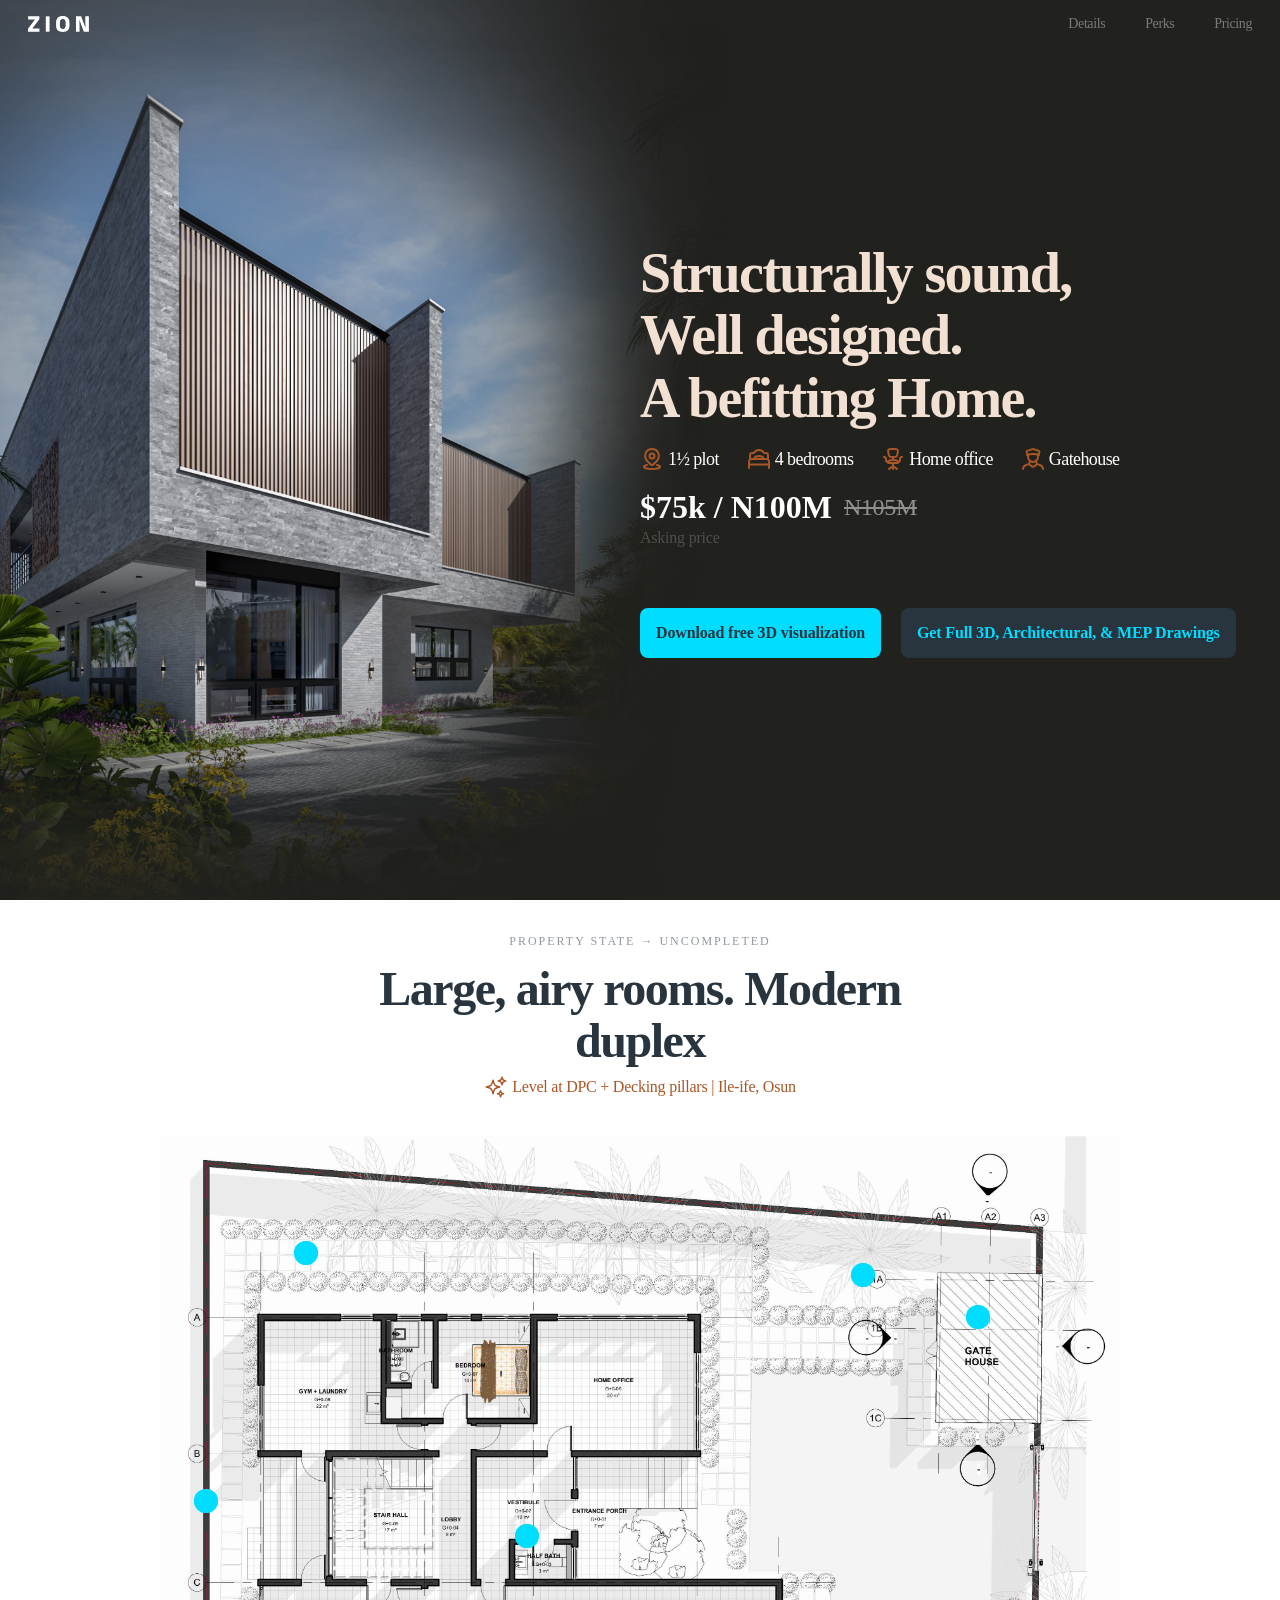
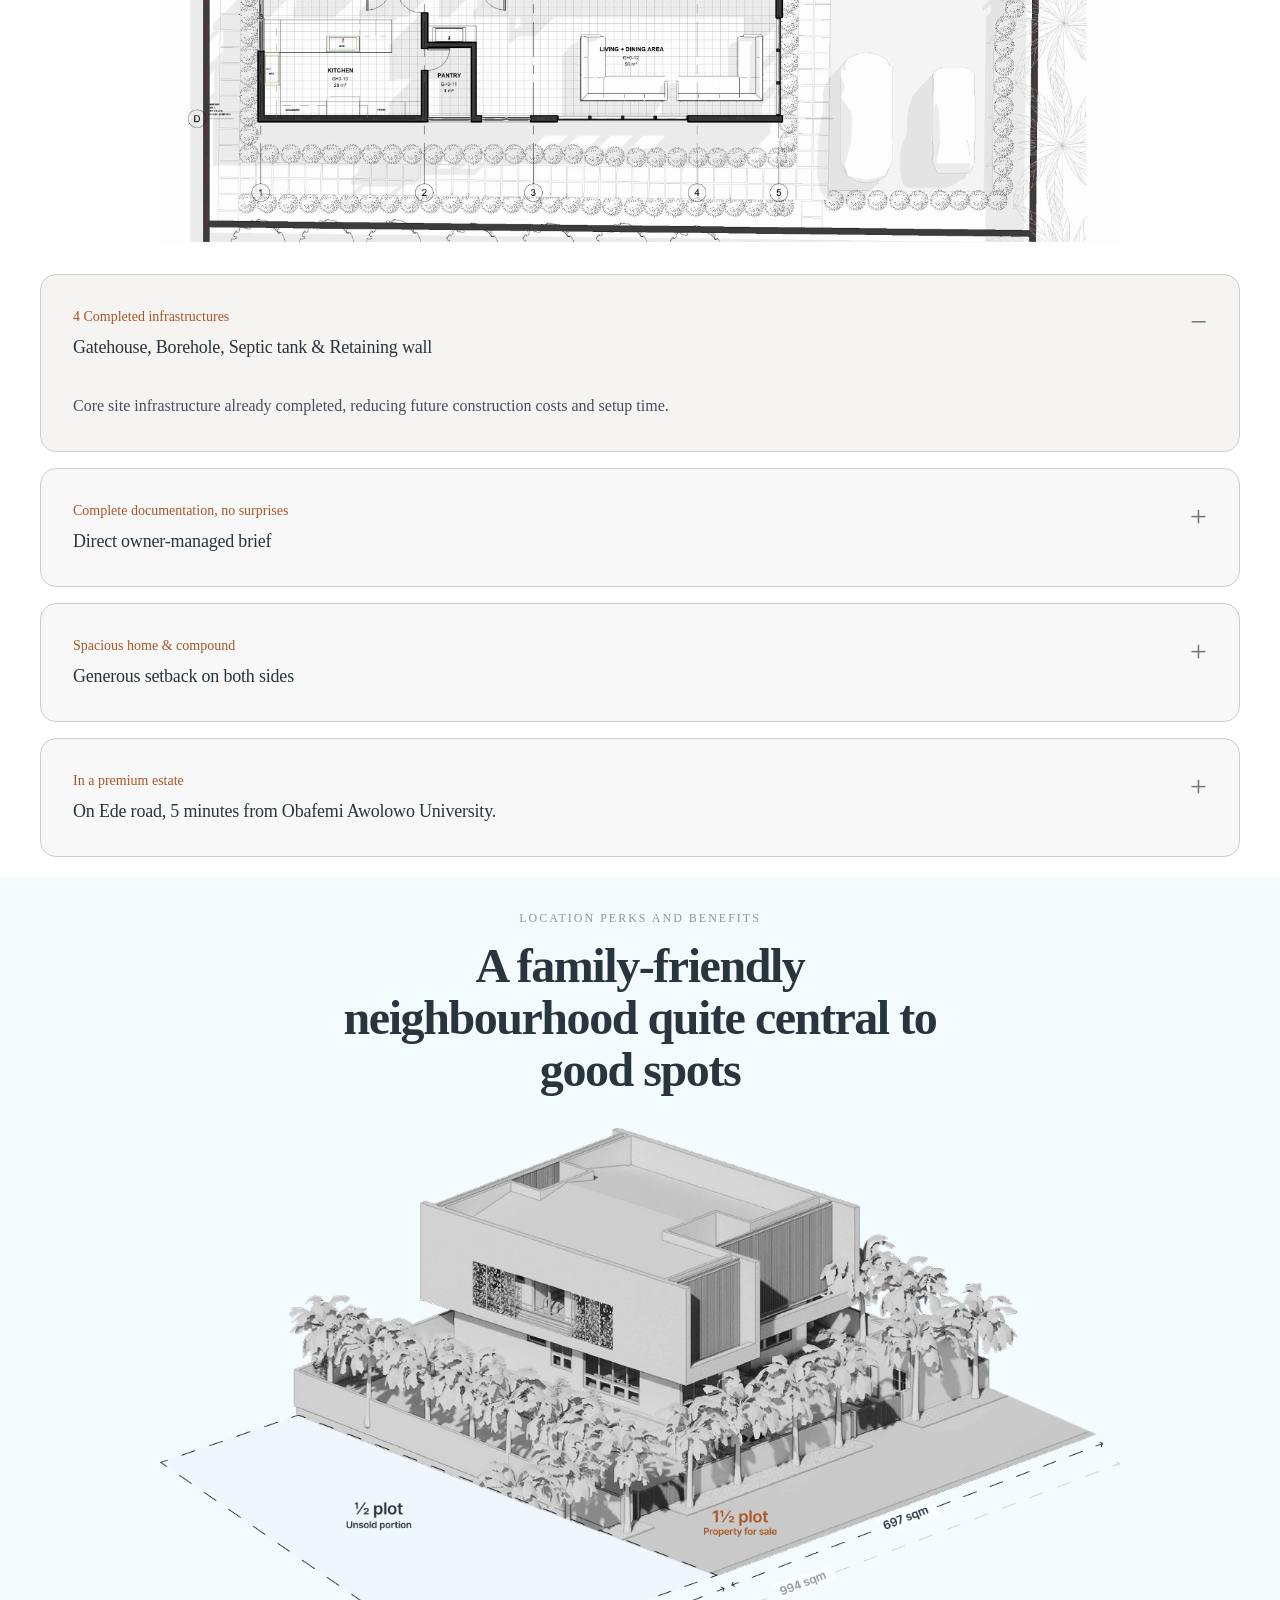
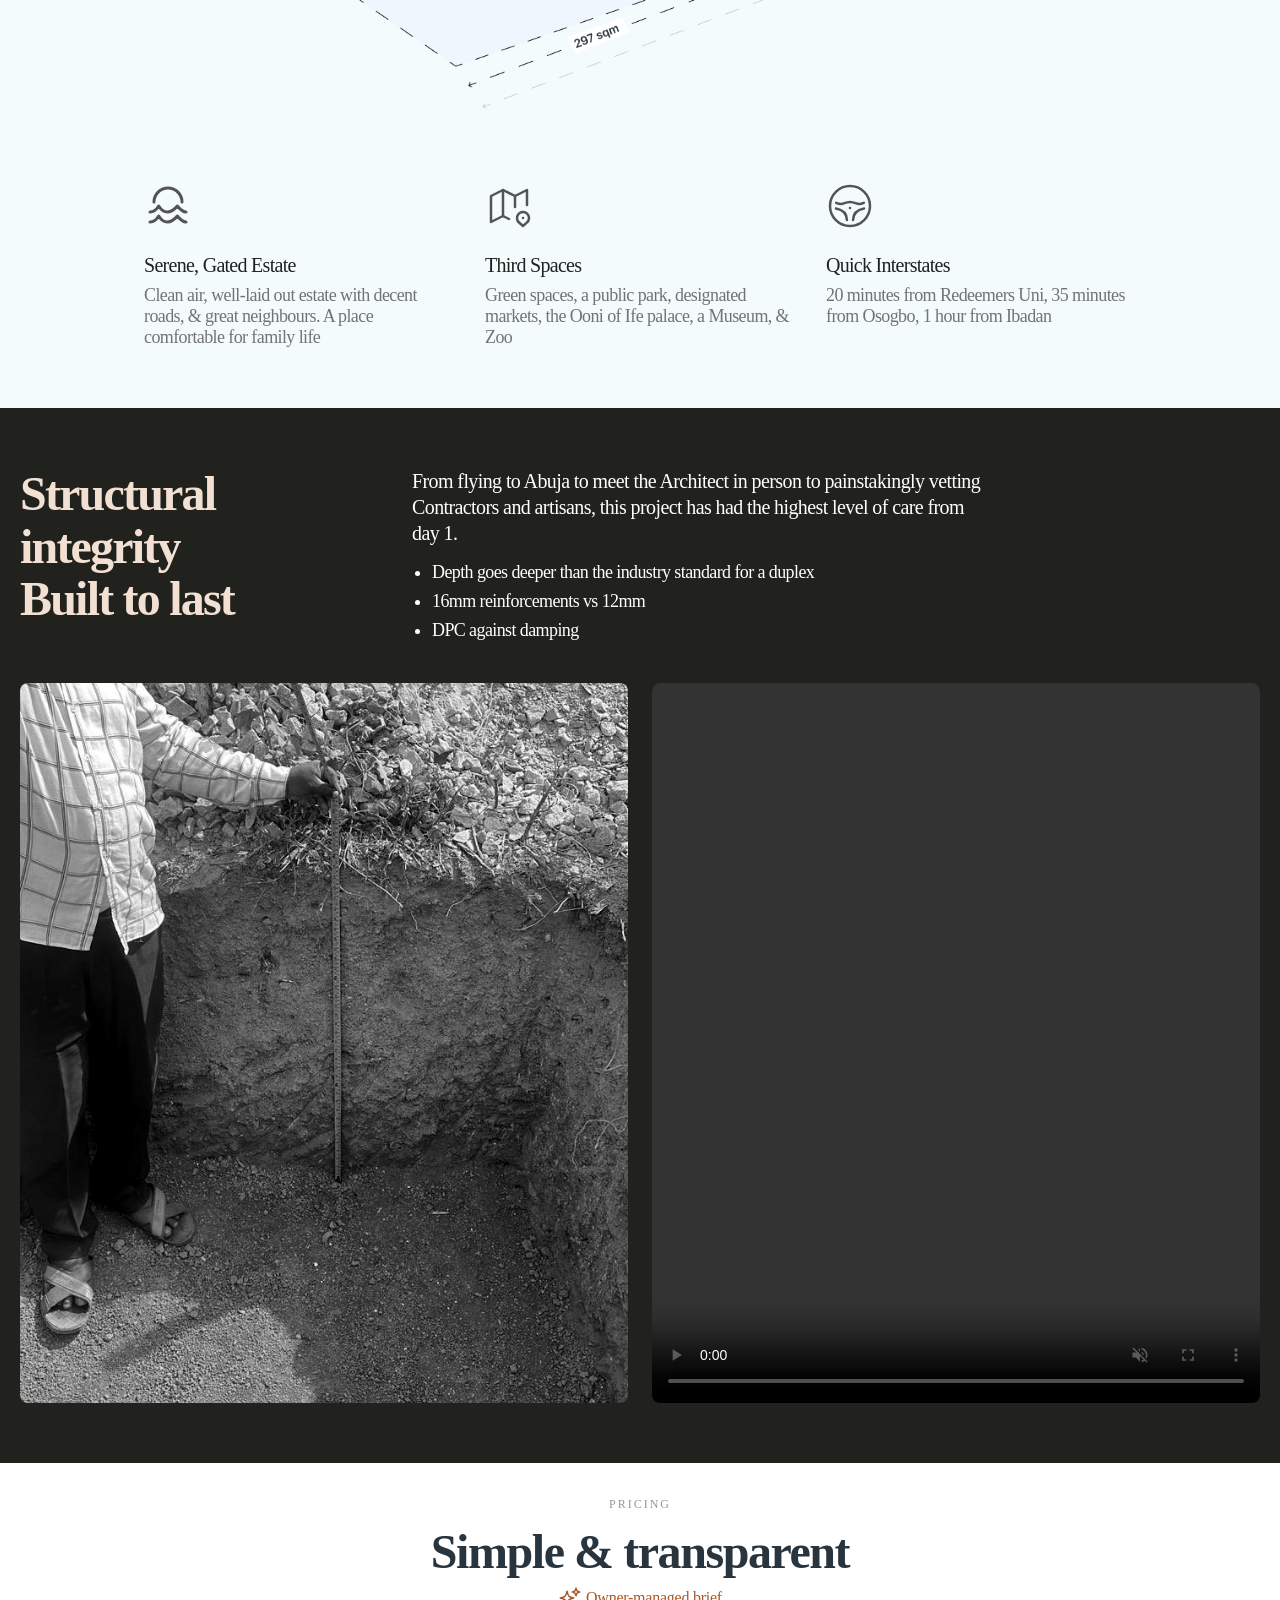
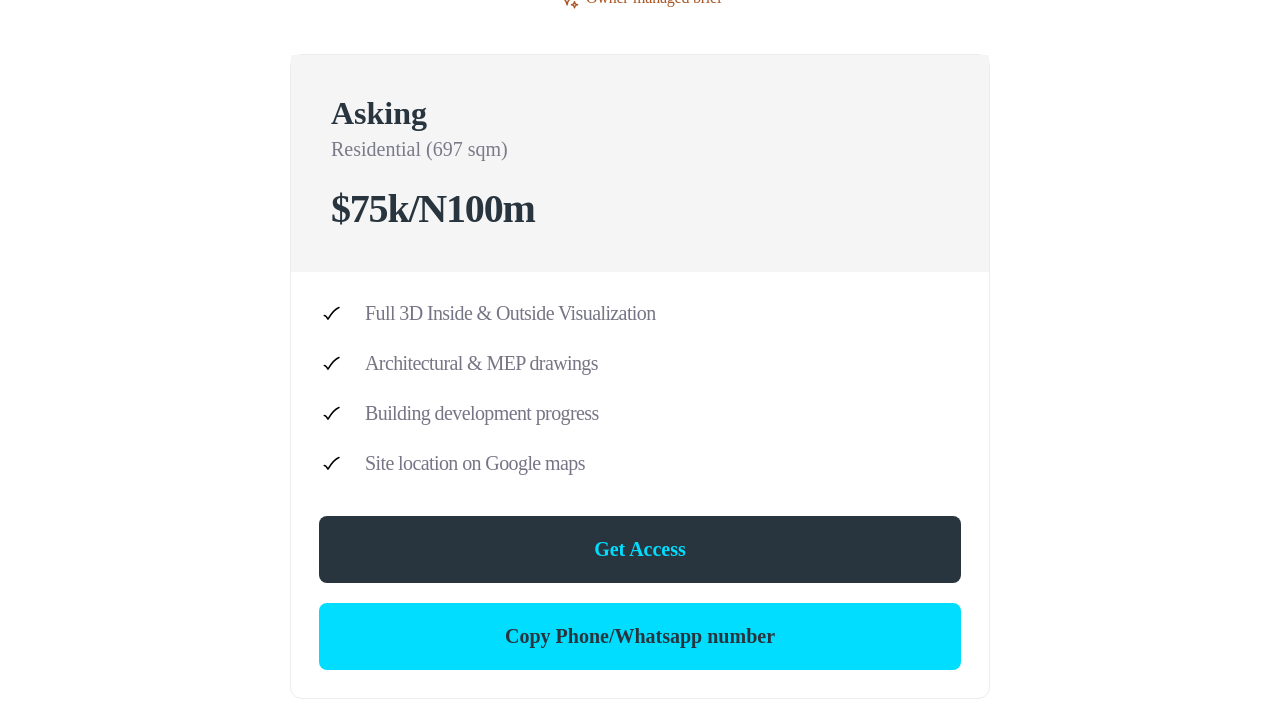
==== commit 2ad74d5c: "desktop completed" ====
--- a/index.html
+++ b/index.html
@@ -28,9 +28,9 @@
               <path d="M11.448 12.5299V15.6739H0V12.7219L6.96 3.45789H0.108V0.337891H11.328V3.26589L4.344 12.5299H11.448Z" fill="white"/>
             </svg>
             <ul class="web-links">
-              <li>Details</li>
-              <li>Benefits</li>
-              <li>Pricing</li>
+              <a href="#details">Details</a>
+              <a href="#benefits">Perks</a>
+              <a href="#pricing">Pricing</a>
             </ul>
         </nav>
     </header>
@@ -77,18 +77,18 @@
               </div>
             </div>
             <section class="for-btns">
-              <button class="btn-primary">Download free 3D visualization</button>
+              <a href="pdfs/Property-Sale-Free-3D-Visualization.pdf" class="btn-primary" download="Zion-Luxury-Duplex.pdf">Download free 3D visualization</a>
               <button class="btn-secondary">Get Full 3D, Architectural, & MEP Drawings</button>
             </section>
           </main>
         </div>     
     </section>
 
-    <section class="area two">
+    <section class="area two" id="details">
       <header class="top">
         <div>
           <p>Property state → Uncompleted</p>
-          <h2>Large, airy rooms. Modern layout</h2>
+          <h2>Large, airy rooms. Modern duplex</h2>
         </div>
         <div>
           <svg xmlns="http://www.w3.org/2000/svg" width="24" height="24" viewBox="0 0 24 24" fill="none">
@@ -248,7 +248,7 @@
             <div class="accordion-content">
               <p>
                 Generous outdoor circulation and parking space
-                suitable for family living and future expansion.
+                suitable for family living.
                 
               </p>
             </div>
@@ -284,7 +284,7 @@
       </section>
     </section>
 
-    <section class="area three">
+    <section class="area three" id="benefits">
       <header class="top">
         <div>
           <p>LOCATION PERKS AND BENEFITS</p>
@@ -479,7 +479,7 @@
       </div>
     </section> -->
   
-    <section class="area five">
+    <section class="area five" id="pricing">
 
       <!-- SECTION HEADER -->
       <header class="top">
@@ -543,22 +543,30 @@
           <ul>
     
             <li>
-              <span>✓</span>
+              <svg xmlns="http://www.w3.org/2000/svg" width="26" height="26" viewBox="0 0 26 26" fill="none">
+                <path d="M5.30469 15.4682C5.30469 15.4682 6.87723 15.4682 8.97395 19.1374C8.97395 19.1374 14.8016 9.52746 19.9818 7.60547" stroke="black" stroke-width="1.57254" stroke-linecap="round" stroke-linejoin="round"/>
+              </svg>
               Full 3D Inside & Outside Visualization
             </li>
     
             <li>
-              <span>✓</span>
+              <svg xmlns="http://www.w3.org/2000/svg" width="26" height="26" viewBox="0 0 26 26" fill="none">
+                <path d="M5.30469 15.4682C5.30469 15.4682 6.87723 15.4682 8.97395 19.1374C8.97395 19.1374 14.8016 9.52746 19.9818 7.60547" stroke="black" stroke-width="1.57254" stroke-linecap="round" stroke-linejoin="round"/>
+              </svg>
               Architectural & MEP drawings
             </li>
     
             <li>
-              <span>✓</span>
+              <svg xmlns="http://www.w3.org/2000/svg" width="26" height="26" viewBox="0 0 26 26" fill="none">
+                <path d="M5.30469 15.4682C5.30469 15.4682 6.87723 15.4682 8.97395 19.1374C8.97395 19.1374 14.8016 9.52746 19.9818 7.60547" stroke="black" stroke-width="1.57254" stroke-linecap="round" stroke-linejoin="round"/>
+              </svg>
               Building development progress
             </li>
     
             <li>
-              <span>✓</span>
+              <svg xmlns="http://www.w3.org/2000/svg" width="26" height="26" viewBox="0 0 26 26" fill="none">
+                <path d="M5.30469 15.4682C5.30469 15.4682 6.87723 15.4682 8.97395 19.1374C8.97395 19.1374 14.8016 9.52746 19.9818 7.60547" stroke="black" stroke-width="1.57254" stroke-linecap="round" stroke-linejoin="round"/>
+              </svg>
               Site location on Google maps
             </li>
     
--- a/styles/main.css
+++ b/styles/main.css
@@ -78,6 +78,11 @@
   
 }
 
+html {
+  scroll-behavior: smooth;
+}
+
+
 nav.zero {
   height: 4.8rem;
   /* background-color: red; */
@@ -86,7 +91,7 @@
   align-items: center;
   justify-content: space-between;
   padding: 0 0.8rem 0;
-  margin: 0 1.4rem ;
+  margin: 0 2rem ;
 }
 
 nav ul {
@@ -95,7 +100,7 @@
   margin: 0;
 
   display: flex;
-  gap: 2.8rem;
+  gap: 4rem;
 
 
   font-family: Inter;
@@ -103,7 +108,19 @@
   font-size: 1.4rem;
   font-style: normal;
   font-weight: 400;
+  letter-spacing: -0.04rem;
+}
+
+nav ul a {
+  text-decoration: none;
+  color: var(--white);
+  transition: opacity 200ms ease;
   opacity: 0.4;
+
+}
+
+nav ul a:hover {
+  opacity: 1;
 }
 
 /* Navigation ends here  */
@@ -267,6 +284,10 @@
   font-weight: 600;
   line-height: 1.8rem; /* 106.25% */
   letter-spacing: -0.015rem;
+}
+
+section.one a {
+  text-decoration: none;
 }
 
 .btn-secondary {
@@ -1240,13 +1261,9 @@
   font-size: 4rem;
   font-weight: 600;
 
-  color: #222126;
-  font-family: Inter;
-  font-size: 40px;
-  font-style: normal;
   font-weight: 600;
   line-height: normal;
-  letter-spacing: -1.2px;
+  letter-spacing: -0.12rem;
 }
 
 /* =========================
@@ -1254,7 +1271,7 @@
 ========================= */
 
 .pricing-card__bottom {
-  padding: 4rem;
+  padding: 2.8rem;
 
   display: flex;
   flex-direction: column;
@@ -1277,19 +1294,14 @@
   align-items: center;
   gap: 2rem;
 
-  color: #7A7A89;
+  color: #767585;
 
   font-family: Inter;
   font-size: 2rem;
   font-weight: 400;
-}
-
-.pricing-card__bottom li span {
-  color: black;
-
-  font-size: 2.4rem;
-  line-height: 1;
-}
+
+}
+
 
 /* =========================
    BUTTONS
@@ -1304,7 +1316,7 @@
 .btn-access,
 .btn-copy {
   border: none;
-  border-radius: 999px;
+  border-radius: 8px;
 
   padding: 2.2rem;
 
@@ -1314,7 +1326,6 @@
 
   cursor: pointer;
 
-  transition: 200ms ease;
 }
 
 .btn-access {
@@ -1327,10 +1338,6 @@
   color: var(--main-color-dark);
 }
 
-.btn-access:hover,
-.btn-copy:hover {
-  transform: translateY(-2px);
-}
 
 /* =========================
    RESPONSIVE
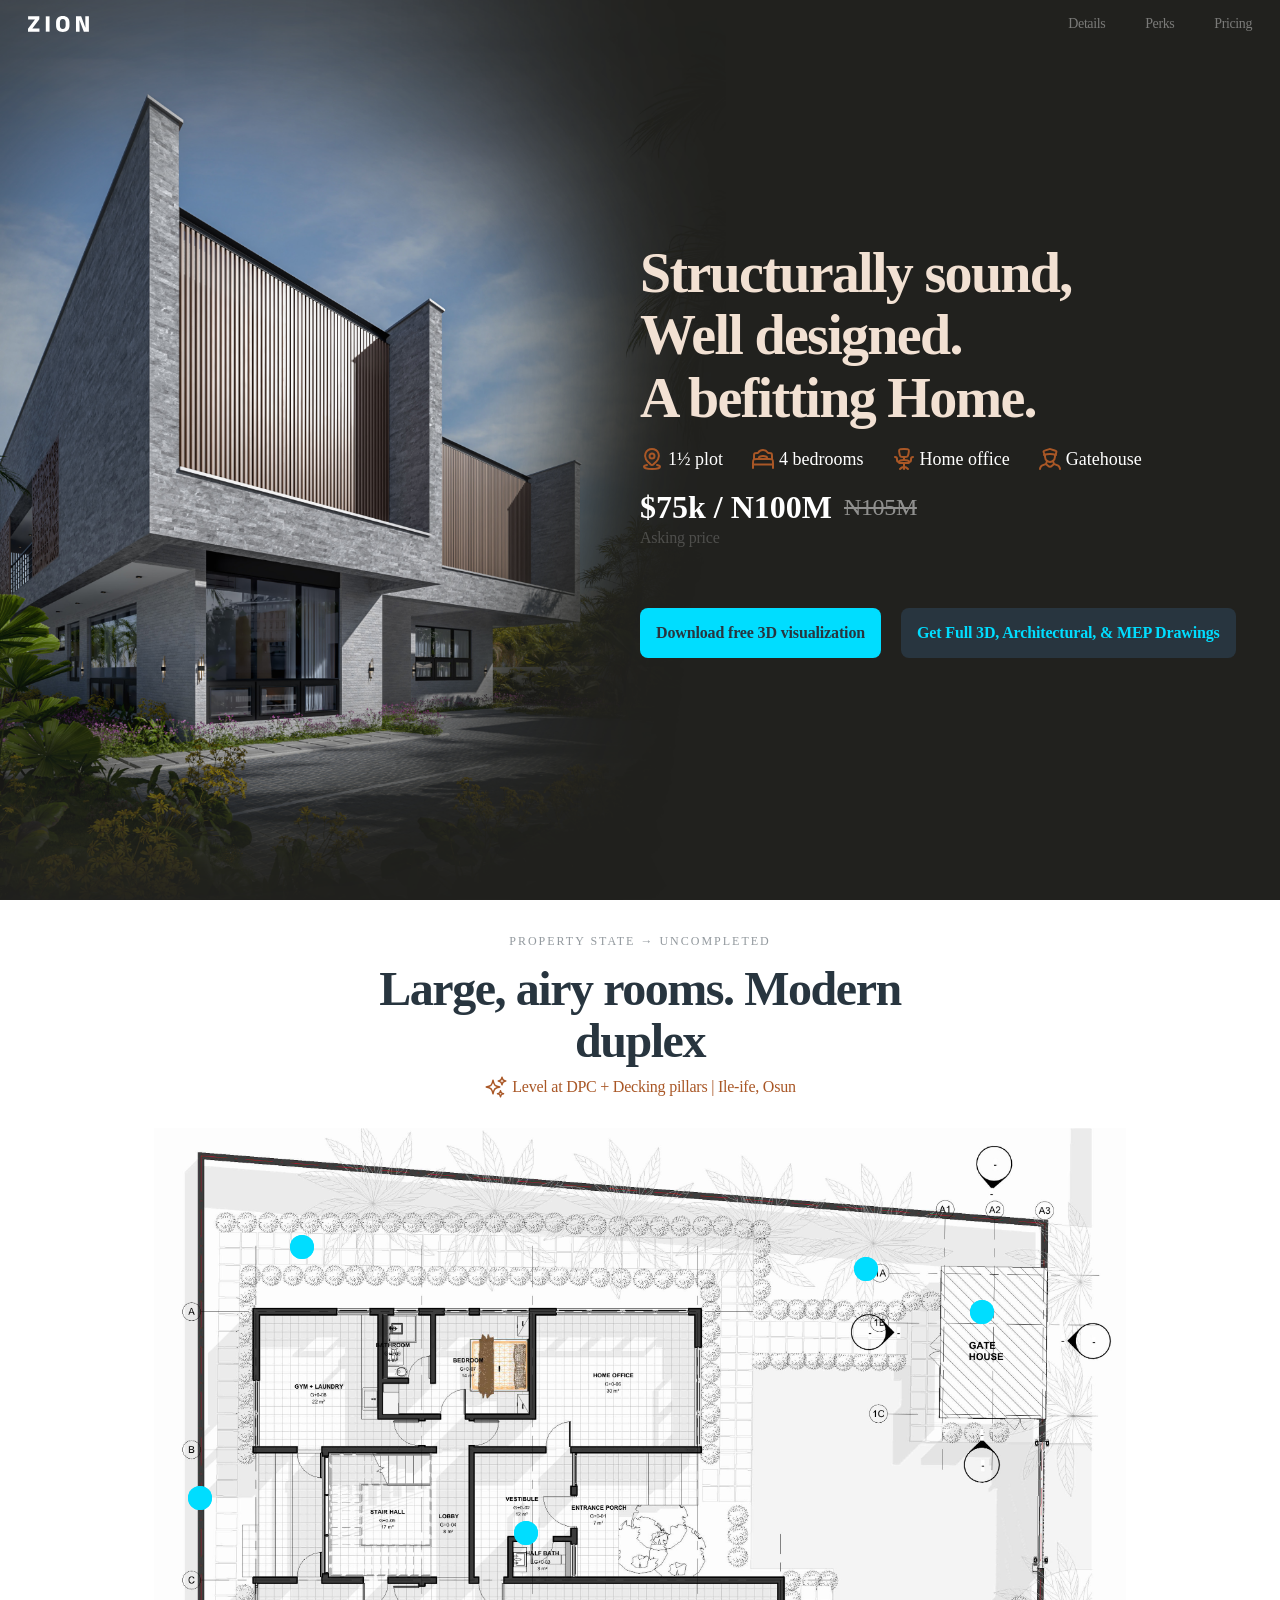
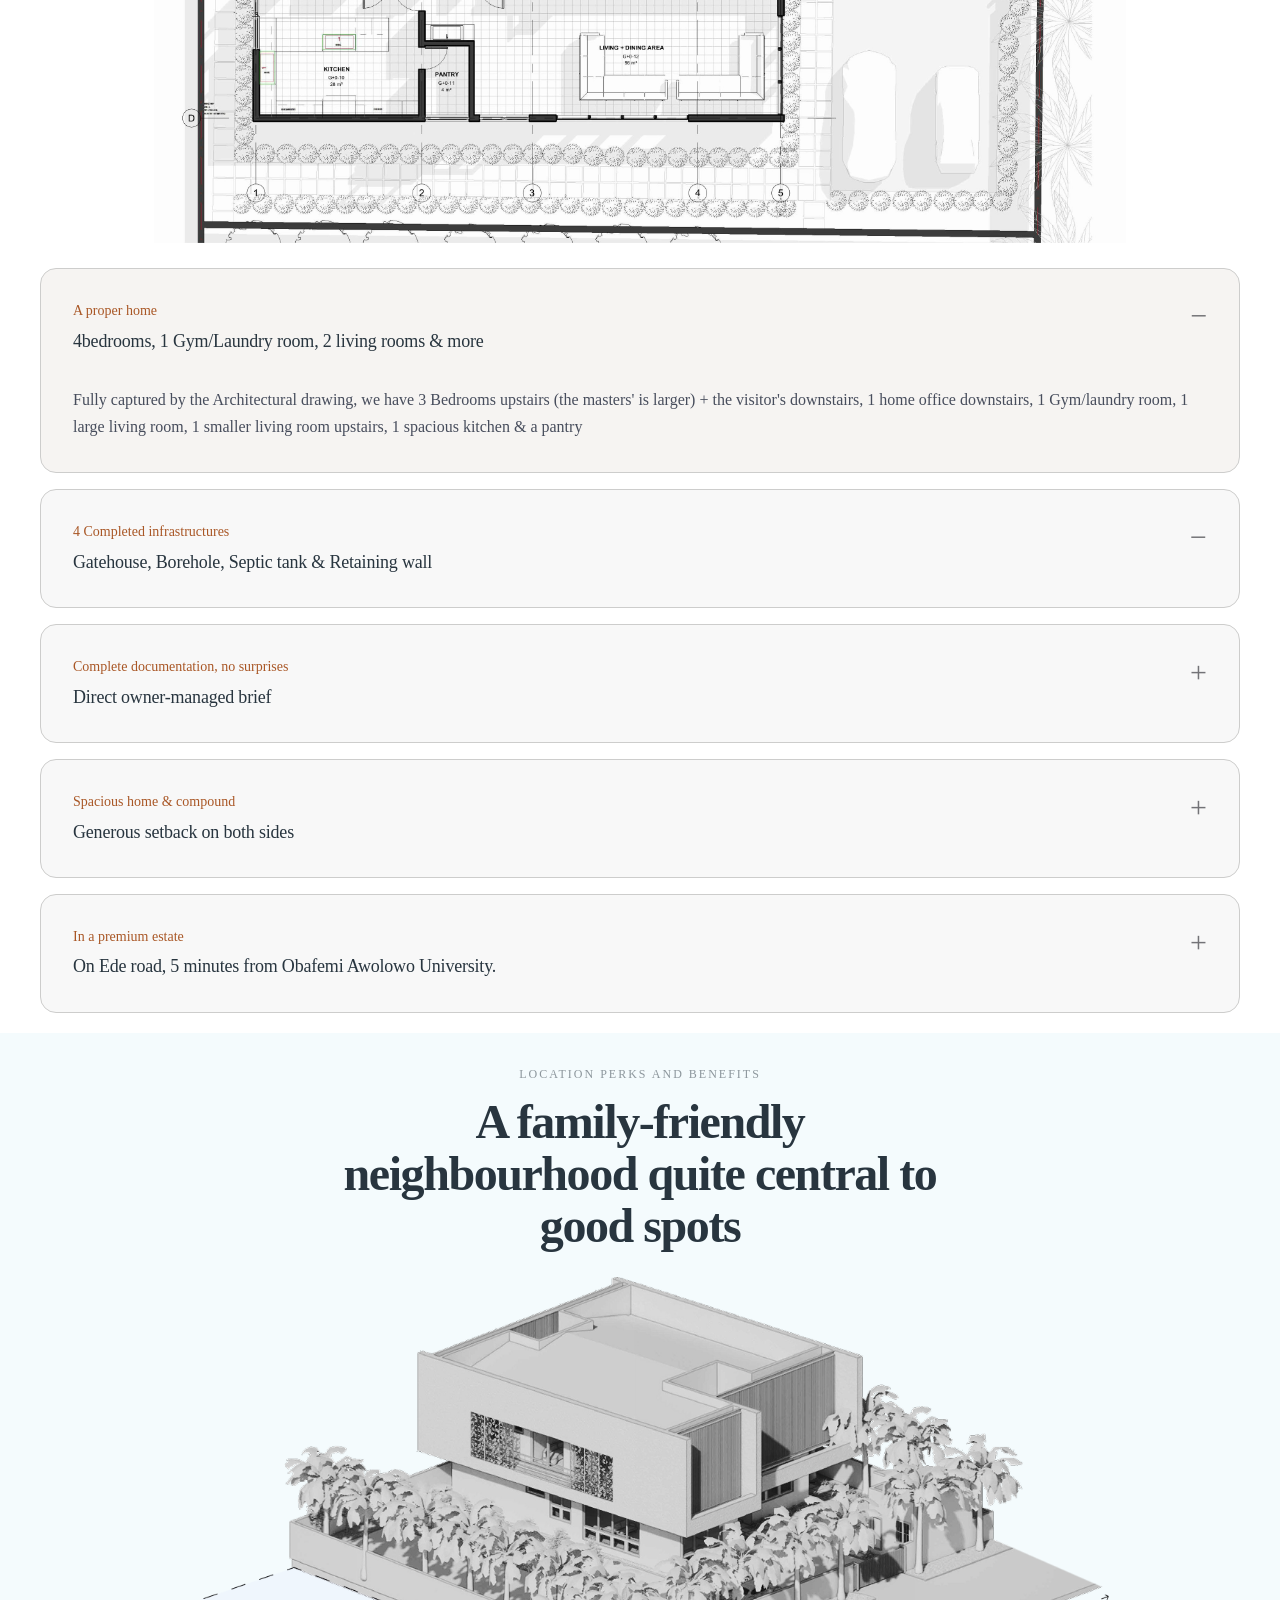
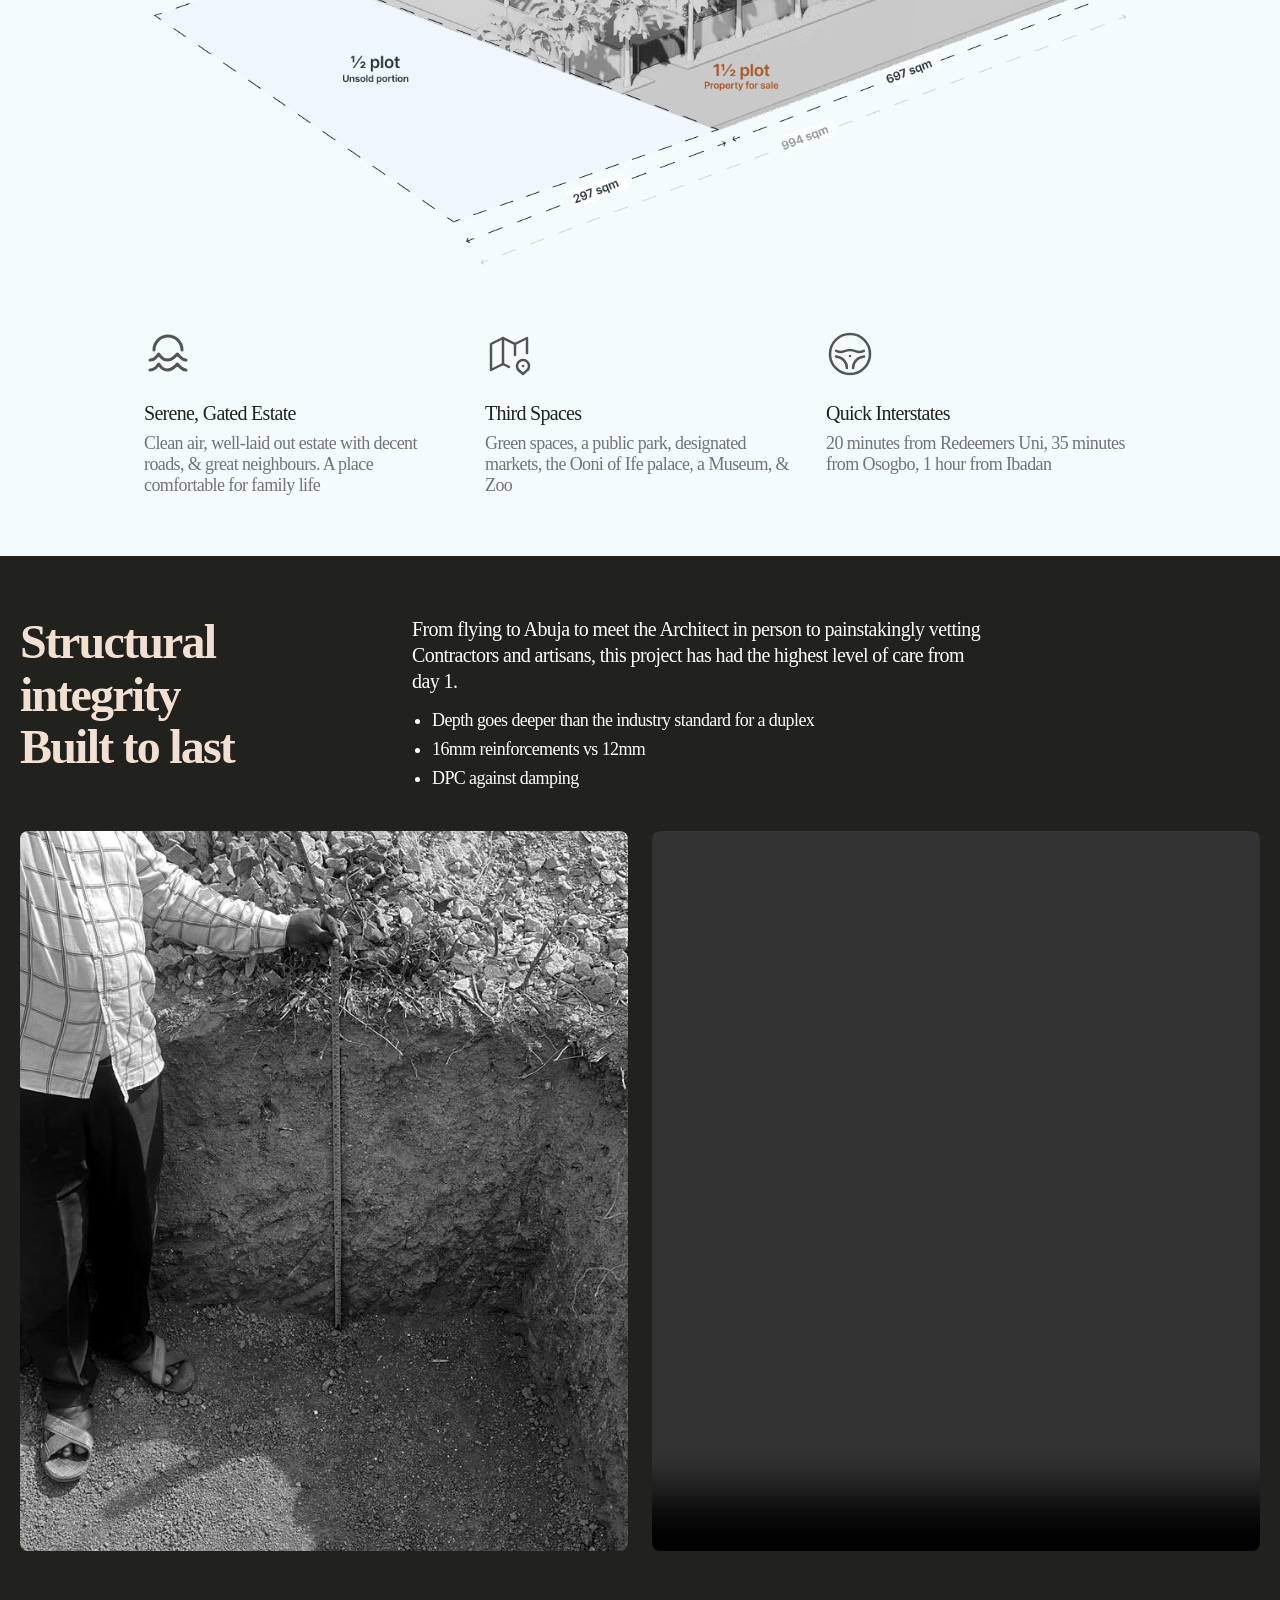
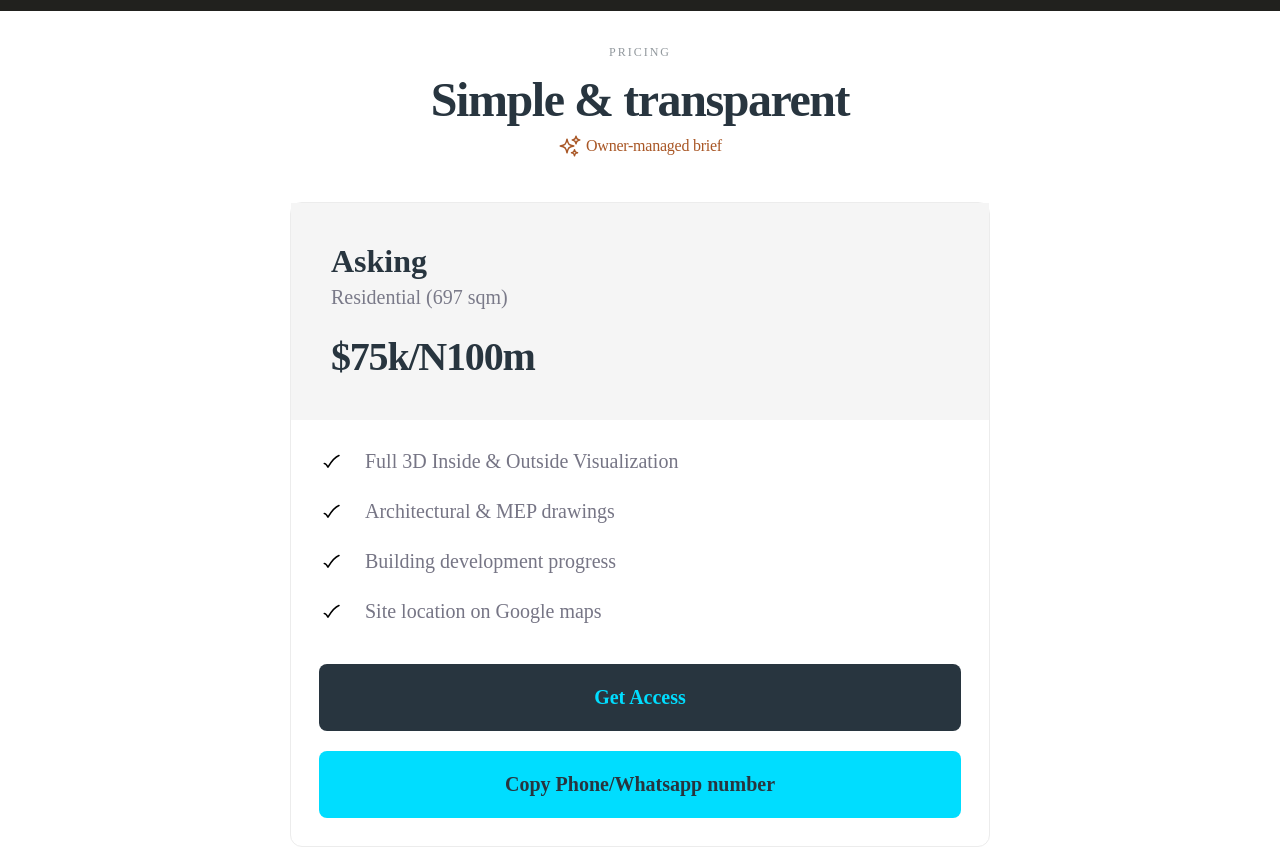
==== commit 7a9127b8: "70% done" ====
--- a/index.html
+++ b/index.html
@@ -11,8 +11,9 @@
   <script defer src="section-two-accordion.js"></script>
 
   <link rel="stylesheet" href="styles/reset.css">
-  <link rel="stylesheet" href="styles/main.css">
   <link rel="stylesheet" href="styles/hotspots.css">
+  <link rel="stylesheet" href="styles/master.css">
+  <link rel="stylesheet" href="styles/mobile-from-claude-v2.css"> 
   <link rel="stylesheet" href="https://rsms.me/inter/inter.css"/>
   <link rel="stylesheet" href="https://rsms.me/inter/inter-display.css"/>
   <link rel="icon" type="image/x-icon" href="images/fav-icon.png">
@@ -182,6 +183,29 @@
             <button class="accordion-header">
       
               <div class="accordion-copy">
+                <p>A proper home</p>
+                <h3>
+                  4bedrooms, 1 Gym/Laundry room, 2 living rooms & more
+                </h3>
+              </div>
+      
+              <span class="accordion-icon">−</span>
+      
+            </button>
+      
+            <div class="accordion-content">
+              <p>
+               Fully captured by the Architectural drawing, we have 3 Bedrooms upstairs (the masters' is larger) + the visitor's downstairs, 1 home office downstairs, 1 Gym/laundry room, 1 large living room, 1 smaller living room upstairs, 1 spacious kitchen & a pantry
+              </p>
+            </div>
+      
+          </article>
+
+          <article class="accordion-item">
+      
+            <button class="accordion-header">
+      
+              <div class="accordion-copy">
                 <p>4 Completed infrastructures</p>
                 <h3>
                   Gatehouse, Borehole, Septic tank & Retaining wall
--- a/styles/master.css
+++ b/styles/master.css
@@ -0,0 +1,775 @@
+:root {
+  --gray-900: #21211E;
+  --gray-800: #444240;
+  --gray-700: #545456;
+  --gray-500: #6F6F6D;
+  --gray-450: #888480;
+  --gray-400: #858583;
+  --gray-300: #CDCDCC;
+  --gray-200: #737377;
+  --gray-0: #fff;
+  --brown-500: #A95726;
+  --brown-100: #F2E1D3;
+  --cool-gray-800: #28353F;
+  --cool-gray-700: #474D5C;
+  --cool-gray-500: #767585;
+  --blue-500: #00DDFF;
+  --blue-100: #F0FAFD;
+  --main-color-dark: var(--cool-gray-800);
+  --main-color-light: var(--blue-500);
+  --white: var(--gray-0);
+  --text-hero-title: var(--brown-100);
+  --text-hero-icon: var(--gray-0);
+  --text-hero-asking-web: var(--gray-400);
+  --text-hero-strikethrough-web: var(--gray-500);
+  --text-section-sub: var(--cool-gray-800);
+  --text-section-title: var(--cool-gray-800);
+  --text-section-caption: var(--brown-500);
+  --text-location-perks-web: var(--gray-200);
+  --text-location-perks-mobile: var(--gray-450);
+  --icon-hero: var(--brown-500);
+  --icon-title-caption: var(--brown-500);
+  --icon-location-perks-web: var(--gray-700);
+  --icon-location-perks-mobile: var(--gray-450);
+  --surface-desktop-background: var(--gray-900);
+  --surface-button-primary: var(--blue-500);
+  --surface-button-secondary: var(--cool-gray-800);
+}
+
+.troubleshoot {
+  border: 1px solid red;
+}
+
+body {
+  background-color: var(--surface-desktop-background);
+}
+
+.page-wrapper {
+  margin: 0 auto;
+  width: 100%;
+  display: flex;
+  flex-direction: column;
+}
+
+/* ========================= NAVIGATION ========================= */
+
+header.navigation {
+  position: absolute;
+  width: 100%;
+}
+
+html {
+  scroll-behavior: smooth;
+}
+
+nav.zero {
+  height: 4.8rem;
+  display: flex;
+  flex-direction: row;
+  align-items: center;
+  justify-content: space-between;
+  padding: 0 0.8rem 0;
+  margin: 0 2rem;
+}
+
+nav ul {
+  list-style-type: none;
+  padding: 0;
+  margin: 0;
+  display: flex;
+  gap: 4rem;
+  font-family: Inter;
+  color: var(--white);
+  font-size: 1.4rem;
+  font-style: normal;
+  font-weight: 400;
+  letter-spacing: -0.04rem;
+}
+
+nav ul a {
+  text-decoration: none;
+  color: var(--white);
+  transition: opacity 200ms ease;
+  opacity: 0.4;
+}
+
+nav ul a:hover {
+  opacity: 1;
+}
+
+/* ========================= SECTION ONE ========================= */
+
+section.one {
+  background-image: url(../images/background-v2.png);
+  background-size: contain;
+  height: 100vh;
+  background-repeat: no-repeat;
+  display: flex;
+  flex-direction: row;
+}
+
+.left,
+.right {
+  height: 100%;
+  font-size: 1.6rem;
+  flex: 1 1 50%;
+}
+
+.right {
+  display: flex;
+  align-items: center;
+}
+
+.title-features-price {
+  display: flex;
+  flex-direction: column;
+  gap: 1.8rem;
+}
+
+.title-features-price h1 {
+  color: var(--text-hero-title);
+  font-family: "Inter Display";
+  font-size: 5.6rem;
+  font-style: normal;
+  font-weight: 700;
+  line-height: 6.25rem;
+  letter-spacing: -0.16875rem;
+  width: 70%;
+  margin: 0;
+}
+
+.title-features-price ul {
+  list-style-type: none;
+  padding: 0;
+  margin: 0;
+  display: flex;
+  flex-wrap: wrap;
+  gap: 2.8rem;
+  row-gap: 1.2rem;
+}
+
+.title-features-price ul li {
+  display: flex;
+  flex-direction: row;
+  align-items: center;
+  gap: 0.4rem;
+  font-family: Inter;
+  color: var(--white);
+  font-size: 1.8rem;
+  font-style: normal;
+  font-weight: 400;
+}
+
+.price-wrapper {
+  display: flex;
+  flex-direction: column;
+  gap: 0.2rem;
+}
+
+.price {
+  display: flex;
+  flex-direction: row;
+  align-items: center;
+  gap: 1.2rem;
+  font-family: Inter;
+}
+
+.price p:first-of-type {
+  color: var(--white);
+  font-family: Inter;
+  font-size: 3.2rem;
+  font-style: normal;
+  font-weight: 600;
+  line-height: normal;
+  margin: 0;
+}
+
+.price p:last-of-type {
+  color: var(--white);
+  opacity: 0.5;
+  font-family: Inter;
+  font-size: 2.4rem;
+  font-style: normal;
+  font-weight: 400;
+  letter-spacing: -0.36px;
+  text-decoration-line: line-through;
+  margin: 0;
+}
+
+.price-wrapper > p {
+  color: var(--white);
+  font-family: Inter;
+  opacity: 0.2;
+  font-size: 1.6rem;
+  font-style: normal;
+  font-weight: 400;
+  line-height: 20px;
+  letter-spacing: -0.225px;
+}
+
+.for-btns {
+  display: flex;
+  gap: 2rem;
+}
+
+.titleDetails-buttons {
+  display: flex;
+  flex-direction: column;
+  gap: 6rem;
+}
+
+.btn-primary {
+  display: flex;
+  padding: 1.6rem;
+  justify-content: center;
+  align-items: center;
+  gap: 4px;
+  border-radius: 8px;
+  background: var(--surface-button-primary);
+  color: var(--main-color-dark);
+  font-family: Inter;
+  font-size: 1.6rem;
+  font-style: normal;
+  font-weight: 600;
+  line-height: 1.8rem;
+  letter-spacing: -0.015rem;
+}
+
+section.one a {
+  text-decoration: none;
+}
+
+.btn-secondary {
+  display: flex;
+  padding: 1.6rem;
+  justify-content: center;
+  align-items: center;
+  gap: 4px;
+  border-radius: 8px;
+  background: var(--surface-button-secondary);
+  color: var(--main-color-light);
+  font-family: Inter;
+  font-size: 1.6rem;
+  font-style: normal;
+  font-weight: 600;
+  line-height: 1.8rem;
+  letter-spacing: -0.015rem;
+}
+
+/* ========================= SECTION AREAS ========================= */
+
+section.area {
+  background-color: var(--white);
+  display: flex;
+  flex-direction: column;
+  align-items: center;
+  padding: 2rem;
+}
+
+section header.top {
+  text-align: center;
+  display: flex;
+  flex-direction: column;
+  gap: 0.4rem;
+  width: 50%;
+  margin-top: 1.4rem;
+}
+
+header.top div {
+  display: flex;
+  flex-direction: column;
+  gap: 1.4rem;
+}
+
+header.top div:first-of-type p:first-of-type {
+  color: var(--main-color-dark);
+  text-align: center;
+  font-family: Inter;
+  font-size: 1.2rem;
+  font-style: normal;
+  font-weight: 500;
+  line-height: normal;
+  letter-spacing: 0.2rem;
+  text-transform: uppercase;
+  opacity: 0.5;
+}
+
+header.top h2 {
+  color: var(--main-color-dark);
+  text-align: center;
+  font-family: "Inter Display";
+  font-size: 4.8rem;
+  font-style: normal;
+  font-weight: 700;
+  line-height: 5.2rem;
+  letter-spacing: -0.144rem;
+}
+
+header.top div:nth-of-type(2) {
+  display: flex;
+  flex-direction: row;
+  justify-content: center;
+  align-items: center;
+  gap: 0.4rem;
+}
+
+header.top div:nth-of-type(2) p {
+  color: var(--icon-title-caption);
+  font-family: Inter;
+  font-size: 1.6rem;
+  font-style: normal;
+  font-weight: 400;
+  line-height: 3.2rem;
+  letter-spacing: -0.024rem;
+}
+
+/* ========================= PRODUCTS / HOTSPOTS ========================= */
+
+.products {
+  padding: 2em;
+  width: 100%;
+}
+
+.product-card {
+  width: 80%;
+  max-width: 1920px;
+  margin: 2em auto;
+  position: relative;
+}
+
+.product-card img {
+  width: 100%;
+}
+
+.product-image {
+  position: relative;
+}
+
+.hotspot {
+  width: 2.4rem;
+  height: 2.4rem;
+  border-radius: 50%;
+  position: absolute;
+  cursor: pointer;
+}
+
+.hotspot::before {
+  background-color: inherit;
+  border-radius: inherit;
+  content: "";
+  position: absolute;
+  top: 50%;
+  left: 50%;
+  transform: translate(-50%, -50%);
+  z-index: 0;
+  animation: pulse 2s linear infinite;
+  pointer-events: none;
+}
+
+.product-card:nth-child(1) .hotspot {
+  background-color: var(--main-color-light);
+}
+
+.product-card:nth-child(1) .h-1 { left: 14%; top: 15%; }
+.product-card:nth-child(1) .h-2 { left: 37%; top: 55%; }
+.product-card:nth-child(1) .h-4 { left: 84%; top: 24%; }
+.product-card:nth-child(1) .h-5 { left: 72%; top: 18%; }
+.product-card:nth-child(1) .h-6 { left: 3.5%; top: 50%; }
+
+.tooltip {
+  position: absolute;
+  top: -5em;
+  left: 50%;
+  transform: translateX(-50%);
+  background-color: #f0f0f0;
+  color: black;
+  min-width: 5em;
+  border-radius: 5px;
+  transition: 200ms;
+  pointer-events: none;
+}
+
+.tooltip::before {
+  content: "";
+  position: absolute;
+  bottom: -1em;
+  left: 50%;
+  transform: translate(-50%);
+  width: 0;
+  height: 0;
+  border-left: 0.5em solid transparent;
+  border-right: 0.5em solid transparent;
+  border-top: 1em solid #f0f0f0;
+}
+
+.tooltip {
+  opacity: 0;
+}
+
+.hotspot:hover .tooltip,
+.tooltip-show {
+  top: -7em;
+  opacity: 1;
+}
+
+@keyframes pulse {
+  0%   { width: 0; height: 0; opacity: 1; }
+  50%  { width: 300%; height: 300%; opacity: 0; }
+  100% { opacity: 0; }
+}
+
+/* ========================= ACCORDION ========================= */
+
+.accordion-section {
+  width: 100%;
+  background-color: var(--white);
+}
+
+.accordion {
+  display: flex;
+  flex-direction: column;
+  flex-wrap: wrap;
+  gap: 1.6rem;
+  margin: 0 2rem 0;
+}
+
+.accordion-item {
+  border: 1px solid var(--gray-300);
+  border-radius: 1.6rem;
+  background: #F8F8F8;
+  overflow: hidden;
+  transition: border-color 250ms ease, background-color 250ms ease;
+}
+
+.accordion-item.active {
+  background: #F6F4F2;
+}
+
+.accordion-header {
+  width: 100%;
+  border: none;
+  background: transparent;
+  padding: 3.2rem;
+  display: flex;
+  justify-content: space-between;
+  align-items: flex-start;
+  gap: 2rem;
+  cursor: pointer;
+  text-align: left;
+}
+
+.accordion-copy {
+  display: flex;
+  flex-direction: column;
+  gap: 0.8rem;
+}
+
+.accordion-copy p {
+  margin: 0;
+  color: var(--brown-500);
+  font-family: Inter;
+  font-size: 1.4rem;
+  font-weight: 500;
+  line-height: 1.4;
+}
+
+.accordion-copy h3 {
+  margin: 0;
+  color: var(--cool-gray-800);
+  font-family: Inter;
+  font-size: 1.8rem;
+  font-weight: 400;
+  line-height: 1.4;
+  letter-spacing: -0.02rem;
+}
+
+.accordion-icon {
+  color: var(--gray-200);
+  font-size: 3rem;
+  line-height: 1;
+  flex-shrink: 0;
+  transition: transform 250ms ease;
+}
+
+.accordion-item.active .accordion-icon {
+  transform: rotate(180deg);
+}
+
+.accordion-content {
+  max-height: 0;
+  overflow: hidden;
+  transition: max-height 300ms ease, padding 300ms ease;
+  padding: 0 3.2rem;
+}
+
+.accordion-item.active .accordion-content {
+  max-height: 300px;
+  padding: 0 3.2rem 3.2rem;
+}
+
+.accordion-content p {
+  margin: 0;
+  color: var(--cool-gray-700);
+  font-family: Inter;
+  font-size: 1.6rem;
+  line-height: 1.7;
+}
+
+.accordion-header:focus-visible {
+  outline: 2px solid var(--blue-500);
+  outline-offset: -2px;
+}
+
+/* ========================= SECTION THREE ========================= */
+
+section.three {
+  background-color: #F4FBFD;
+}
+
+.perks {
+  display: flex;
+  align-items: flex-start;
+  justify-content: space-between;
+  align-self: stretch;
+  margin: 0 10%;
+  padding: 4rem 0;
+}
+
+.icon-location-perk {
+  display: flex;
+  width: 31rem;
+  flex-direction: column;
+  align-items: flex-start;
+  gap: 2.4rem;
+}
+
+.location-perk {
+  display: flex;
+  flex-direction: column;
+  align-items: flex-start;
+  gap: 0.8rem;
+  align-self: stretch;
+}
+
+.location-perk h3 {
+  color: var(--gray-900);
+  font-family: "Inter Display";
+  font-size: 2rem;
+  font-style: normal;
+  font-weight: 500;
+  line-height: normal;
+  letter-spacing: -0.072rem;
+}
+
+.location-perk p {
+  color: var(--gray-200);
+  font-family: Inter;
+  font-size: 1.8rem;
+  font-style: normal;
+  font-weight: 400;
+  line-height: normal;
+  letter-spacing: -0.06rem;
+}
+
+/* ========================= SECTION FOUR ========================= */
+
+section.four {
+  background: var(--gray-900);
+  padding: 6rem 2rem;
+  display: flex;
+  flex-direction: column;
+  gap: 4rem;
+}
+
+.structural-integrity {
+  width: 100%;
+  display: flex;
+  gap: 4rem;
+  align-items: flex-start;
+}
+
+.structLeft,
+.structRight {
+  flex: 1 1 50%;
+}
+
+.structLeft {
+  flex: 1 1 10%;
+}
+
+.structLeft h2 {
+  color: var(--brown-100);
+  font-family: "Inter Display";
+  font-size: 4.8rem;
+  font-weight: 600;
+  line-height: 1.1;
+  letter-spacing: -0.18rem;
+  margin: 0;
+}
+
+.structRight {
+  display: flex;
+  flex-direction: column;
+  gap: 1.4rem;
+}
+
+.structRight p,
+.structRight ul {
+  color: var(--white);
+  font-family: Inter;
+  font-size: 2rem;
+  line-height: 1.3;
+  letter-spacing: -0.06rem;
+  margin: 0;
+  max-width: 58rem;
+}
+
+.structRight ul {
+  margin: 0;
+  padding-left: 2rem;
+  display: flex;
+  flex-direction: column;
+  gap: 0.4rem;
+}
+
+.structRight li {
+  color: var(--white);
+  font-family: Inter;
+  font-size: 1.8rem;
+  line-height: 1.4;
+}
+
+.two-images {
+  display: grid;
+  grid-template-columns: 1fr 1fr;
+  gap: 2.4rem;
+}
+
+.media-card {
+  border-radius: 0.8rem;
+  overflow: hidden;
+  background: #2A2A2A;
+  height: 72rem;
+}
+
+.media-card img {
+  width: 100%;
+  height: 100%;
+  object-fit: cover;
+  display: block;
+}
+
+.media-card video {
+  width: 100%;
+  height: 100%;
+  object-fit: cover;
+  display: block;
+  background: black;
+}
+
+/* ========================= SECTION FIVE ========================= */
+
+section.five {
+  display: flex;
+  flex-direction: column;
+  align-items: center;
+  gap: 4rem;
+}
+
+.pricing-card {
+  width: 100%;
+  max-width: 70rem;
+  border-radius: 1.2rem;
+  border: 1px solid #ECECEC;
+  background: white;
+}
+
+.pricing-card__top {
+  padding: 4rem;
+  background: #F5F5F5;
+  display: flex;
+  flex-direction: column;
+  gap: 2.4rem;
+}
+
+.pricing-card__top div {
+  gap: 0.6rem;
+  display: flex;
+  flex-direction: column;
+}
+
+.pricing-card__top h3 {
+  color: var(--main-color-dark);
+  font-family: Inter;
+  font-size: 3.2rem;
+  font-weight: 600;
+}
+
+.pricing-card__top p {
+  color: #7A7A89;
+  font-family: Inter;
+  font-size: 2rem;
+  font-weight: 400;
+}
+
+.pricing-card__top h4 {
+  color: var(--main-color-dark);
+  font-family: Inter;
+  font-size: 4rem;
+  font-weight: 600;
+  line-height: normal;
+  letter-spacing: -0.12rem;
+}
+
+.pricing-card__bottom {
+  padding: 2.8rem;
+  display: flex;
+  flex-direction: column;
+  gap: 4rem;
+}
+
+.pricing-card__bottom ul {
+  list-style: none;
+  margin: 0;
+  padding: 0;
+  display: flex;
+  flex-direction: column;
+  gap: 2.4rem;
+}
+
+.pricing-card__bottom li {
+  display: flex;
+  align-items: center;
+  gap: 2rem;
+  color: #767585;
+  font-family: Inter;
+  font-size: 2rem;
+  font-weight: 400;
+}
+
+.pricing-buttons {
+  display: flex;
+  flex-direction: column;
+  gap: 2rem;
+}
+
+.btn-access,
+.btn-copy {
+  border: none;
+  border-radius: 8px;
+  padding: 2.2rem;
+  font-family: Inter;
+  font-size: 2rem;
+  font-weight: 600;
+  cursor: pointer;
+}
+
+.btn-access {
+  background: var(--cool-gray-800);
+  color: var(--blue-500);
+}
+
+.btn-copy {
+  background: var(--blue-500);
+  color: var(--main-color-dark);
+}
--- a/styles/mobile-from-claude-v2.css
+++ b/styles/mobile-from-claude-v2.css
@@ -0,0 +1,313 @@
+/* ============================================================
+   mobile.css — styles for screens max-width: 798px
+   Link AFTER main.css in <head>
+   ============================================================ */
+
+@media screen and (max-width: 798px) {
+
+  /* ========================= NAVIGATION ========================= */
+
+  header.navigation .web-links {
+    display: none;
+  }
+
+  nav.zero svg {
+    width: 57px;
+    height: 13px;
+    fill: black;
+  }
+
+  nav.zero svg path {
+    fill: var(--main-color-dark);
+  }
+
+  /* ========================= SECTION ONE ========================= */
+
+  section.one {
+    background-image: url(../images/background-for-mobile.jpg);
+    background-size: cover;
+    height: 100vh;
+    background-repeat: no-repeat;
+    background-position: center;
+    display: flex;
+    flex-direction: row;
+  }
+
+  .right {
+    display: flex;
+    flex-direction: column;
+    align-items: start;
+    margin: 6rem 2rem 0 0;
+  }
+
+  .title-features-price {
+    display: flex;
+    flex-direction: column;
+    gap: 1.8rem;
+    align-items: end;
+    width: 100%;
+  }
+
+  .title-features-price h1 {
+    color: var(--white);
+    text-align: right;
+    font-family: Inter;
+    font-size: clamp(2rem, 5.5vw, 2.8rem);
+    font-style: normal;
+    font-weight: 700;
+    line-height: 1.25;
+    letter-spacing: -0.04rem;
+    width: auto;
+    max-width: 22rem;
+    margin: 0;
+  }
+
+  .title-features-price ul {
+    list-style-type: none;
+    padding: 0;
+    margin: 0;
+    display: flex;
+    align-items: end;
+    flex-wrap: wrap;
+    flex-direction: row-reverse;
+    row-gap: 0.6rem;
+  }
+
+  .title-features-price ul li {
+    display: flex;
+    flex-direction: row;
+    gap: 0.4rem;
+    font-family: Inter;
+    color: var(--white);
+    font-size: 1.4rem;
+    font-style: normal;
+    font-weight: 400;
+  }
+
+  .title-features-price ul li svg {
+    width: 18px;
+    height: 18px;
+  }
+
+  /* Generated by JS */
+  .mobile-price-btn-wrapper {
+    display: flex;
+    flex-direction: column;
+    gap: 2rem;
+    position: absolute;
+    bottom: 0;
+    left: 0;
+    right: 0;
+    margin-bottom: 3.2rem;
+    align-items: center;
+  }
+
+  p.strikethrough {
+    display: none;
+  }
+
+  p.asking-price {
+    opacity: 0.7;
+    font-size: 1.4rem;
+    line-height: 1.2rem;
+  }
+
+  div.class-wrapper {
+    gap: 0;
+  }
+
+  .for-btns {
+    flex-direction: column;
+    gap: 0.8rem;
+  }
+
+  .btn-primary {
+    padding: 1.4rem;
+    border-radius: 999px;
+    background: var(--surface-button-primary);
+    color: var(--main-color-dark);
+    font-family: Inter;
+    font-size: 1.4rem;
+    font-style: normal;
+    font-weight: 500;
+    line-height: 1.8rem;
+    letter-spacing: -0.015rem;
+  }
+
+  .btn-secondary {
+    display: flex;
+    padding: 1.6rem;
+    justify-content: center;
+    align-items: center;
+    gap: 4px;
+    border-radius: 999px;
+    background: transparent;
+    color: var(--white);
+    border: 1px solid var(--white);
+    font-family: Inter;
+    font-size: 1.4rem;
+    font-style: normal;
+    font-weight: 500;
+    line-height: 1.8rem;
+    letter-spacing: -0.015rem;
+  }
+
+  /* ========================= ACCORDION ========================= */
+
+  .accordion-section {
+    margin-top: 2.4rem;
+  }
+
+  .accordion {
+    gap: 1.2rem;
+  }
+
+  .accordion-header {
+    padding: 2rem;
+  }
+
+  .accordion-copy {
+    gap: 0.8rem;
+  }
+
+  .accordion-copy p {
+    font-size: 1.2rem;
+  }
+
+  .accordion-copy h3 {
+    font-size: 1.6rem;
+    line-height: 1.5;
+  }
+
+  .accordion-icon {
+    font-size: 2.4rem;
+    color: var(--main-color-light);
+  }
+
+  .accordion-item.active .accordion-content {
+    padding: 0 2rem 2rem;
+  }
+
+  .accordion-content {
+    padding: 0 2rem;
+  }
+
+  .accordion-content p {
+    font-size: 1.4rem;
+    line-height: 1.6;
+  }
+
+  /* ========================= SECTION THREE — PERKS ========================= */
+
+  .perks {
+    flex-direction: column;
+    gap: 3.2rem;
+    margin: 0;
+    padding: 3.2rem 0 4rem;
+    width: 100%;
+  }
+
+  .icon-location-perk {
+    flex-direction: row;
+    align-items: flex-start;
+    gap: 1.6rem;
+    width: 100%;
+  }
+
+  .icon-location-perk svg {
+    width: 36px;
+    height: 36px;
+    flex-shrink: 0;
+    margin-top: 0.2rem;
+  }
+
+  .location-perk h3 {
+    font-size: 1.8rem;
+    letter-spacing: -0.04rem;
+  }
+
+  .location-perk p {
+    font-size: 1.5rem;
+    line-height: 1.55;
+    letter-spacing: -0.02rem;
+  }
+
+  /* ========================= SECTION FOUR ========================= */
+
+  section.four {
+    padding: 4rem 2rem;
+    gap: 3rem;
+  }
+
+  .structural-integrity {
+    flex-direction: column;
+    gap: 2rem;
+  }
+
+  .structLeft h2 {
+    font-size: 3.6rem;
+    letter-spacing: -0.08rem;
+  }
+
+  .structRight p {
+    font-size: 1.6rem;
+  }
+
+  .structRight li {
+    font-size: 1.5rem;
+  }
+
+  .two-images {
+    grid-template-columns: 1fr;
+  }
+
+  .media-card {
+    height: auto;
+    aspect-ratio: 4 / 5;
+  }
+
+  /* ========================= SECTION FIVE ========================= */
+
+  section.five {
+    padding: 6rem 2rem;
+    gap: 3rem;
+  }
+
+  section.five .top h2 {
+    font-size: 4rem;
+    letter-spacing: -0.08rem;
+  }
+
+  section.five .top div:last-child p {
+    font-size: 1.6rem;
+  }
+
+  .pricing-card__top,
+  .pricing-card__bottom {
+    padding: 2.4rem;
+  }
+
+  .pricing-card__top h3 {
+    font-size: 3.2rem;
+  }
+
+  .pricing-card__top p {
+    font-size: 1.6rem;
+  }
+
+  .pricing-card__top h4 {
+    font-size: 4rem;
+  }
+
+  .pricing-card__bottom li {
+    font-size: 1.6rem;
+    gap: 1.2rem;
+  }
+
+  .btn-access,
+  .btn-copy {
+    font-size: 1.6rem;
+    padding: 1.8rem;
+  }
+
+}
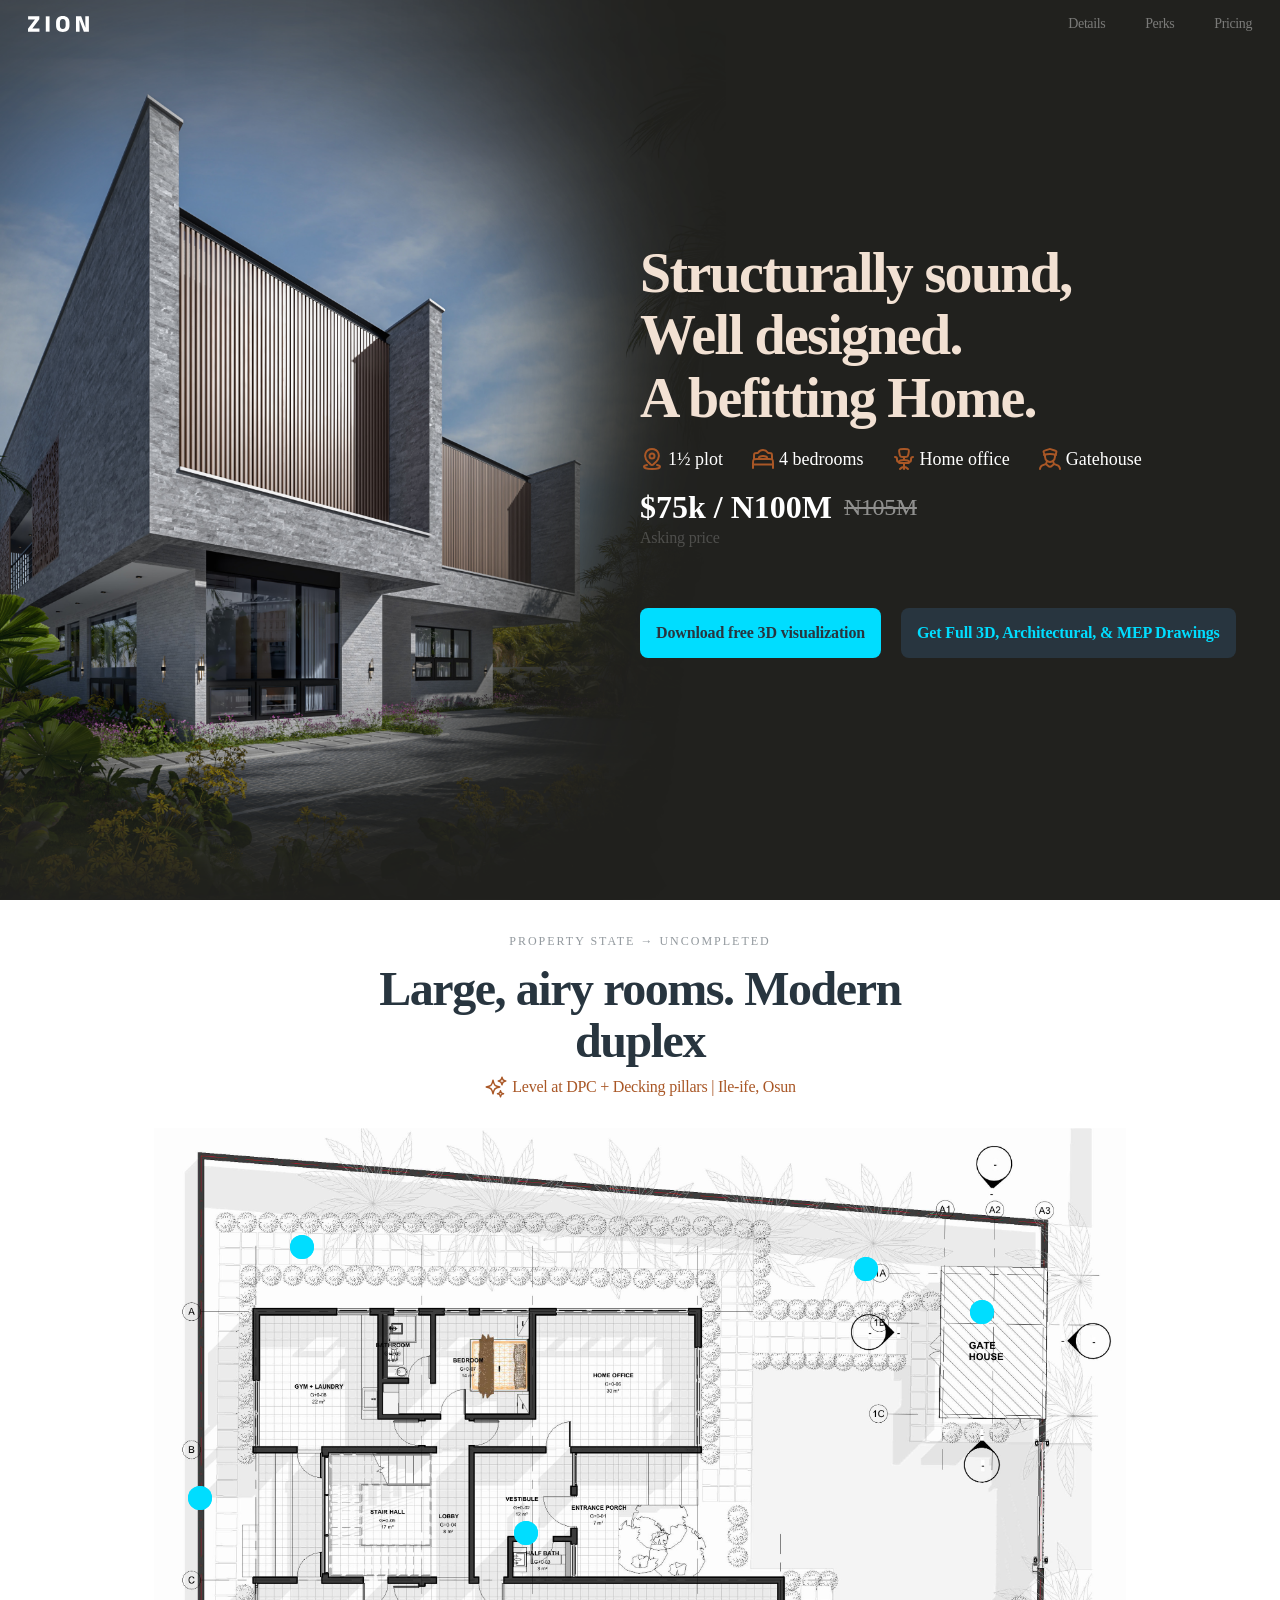
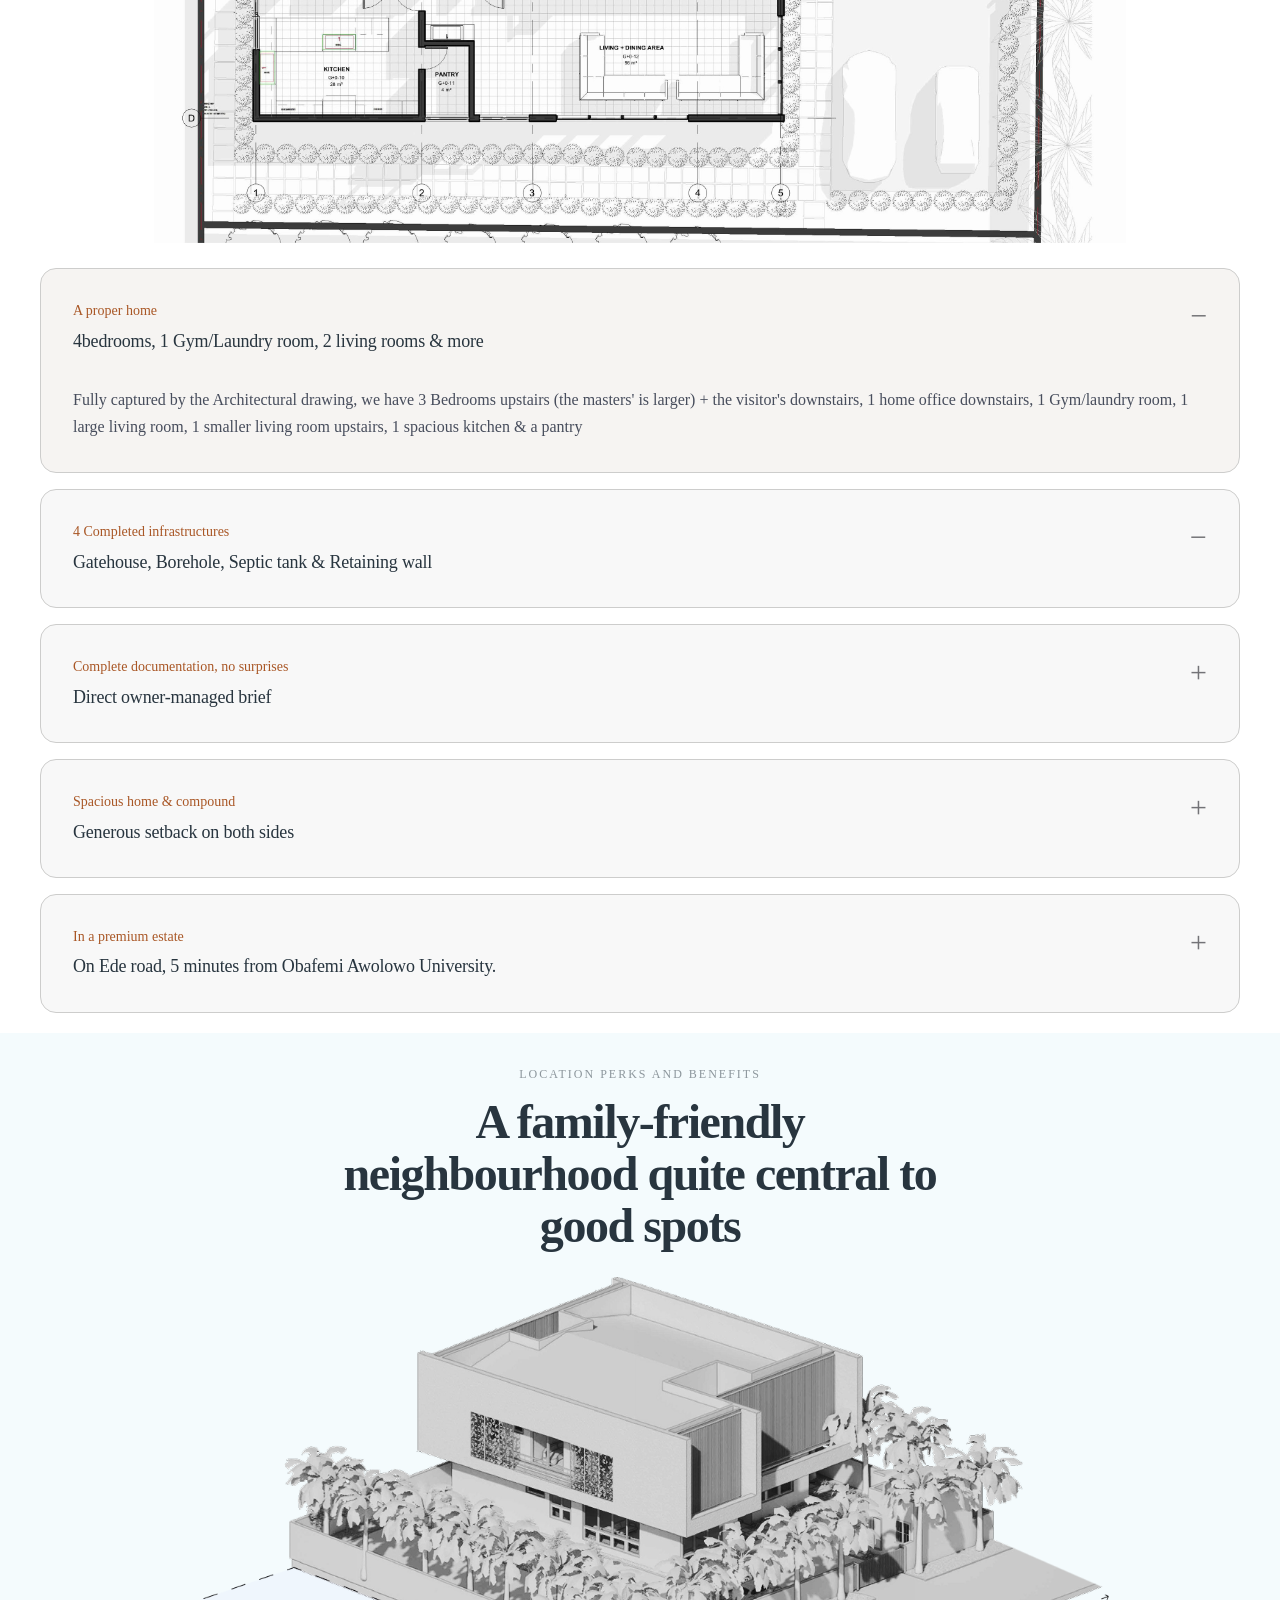
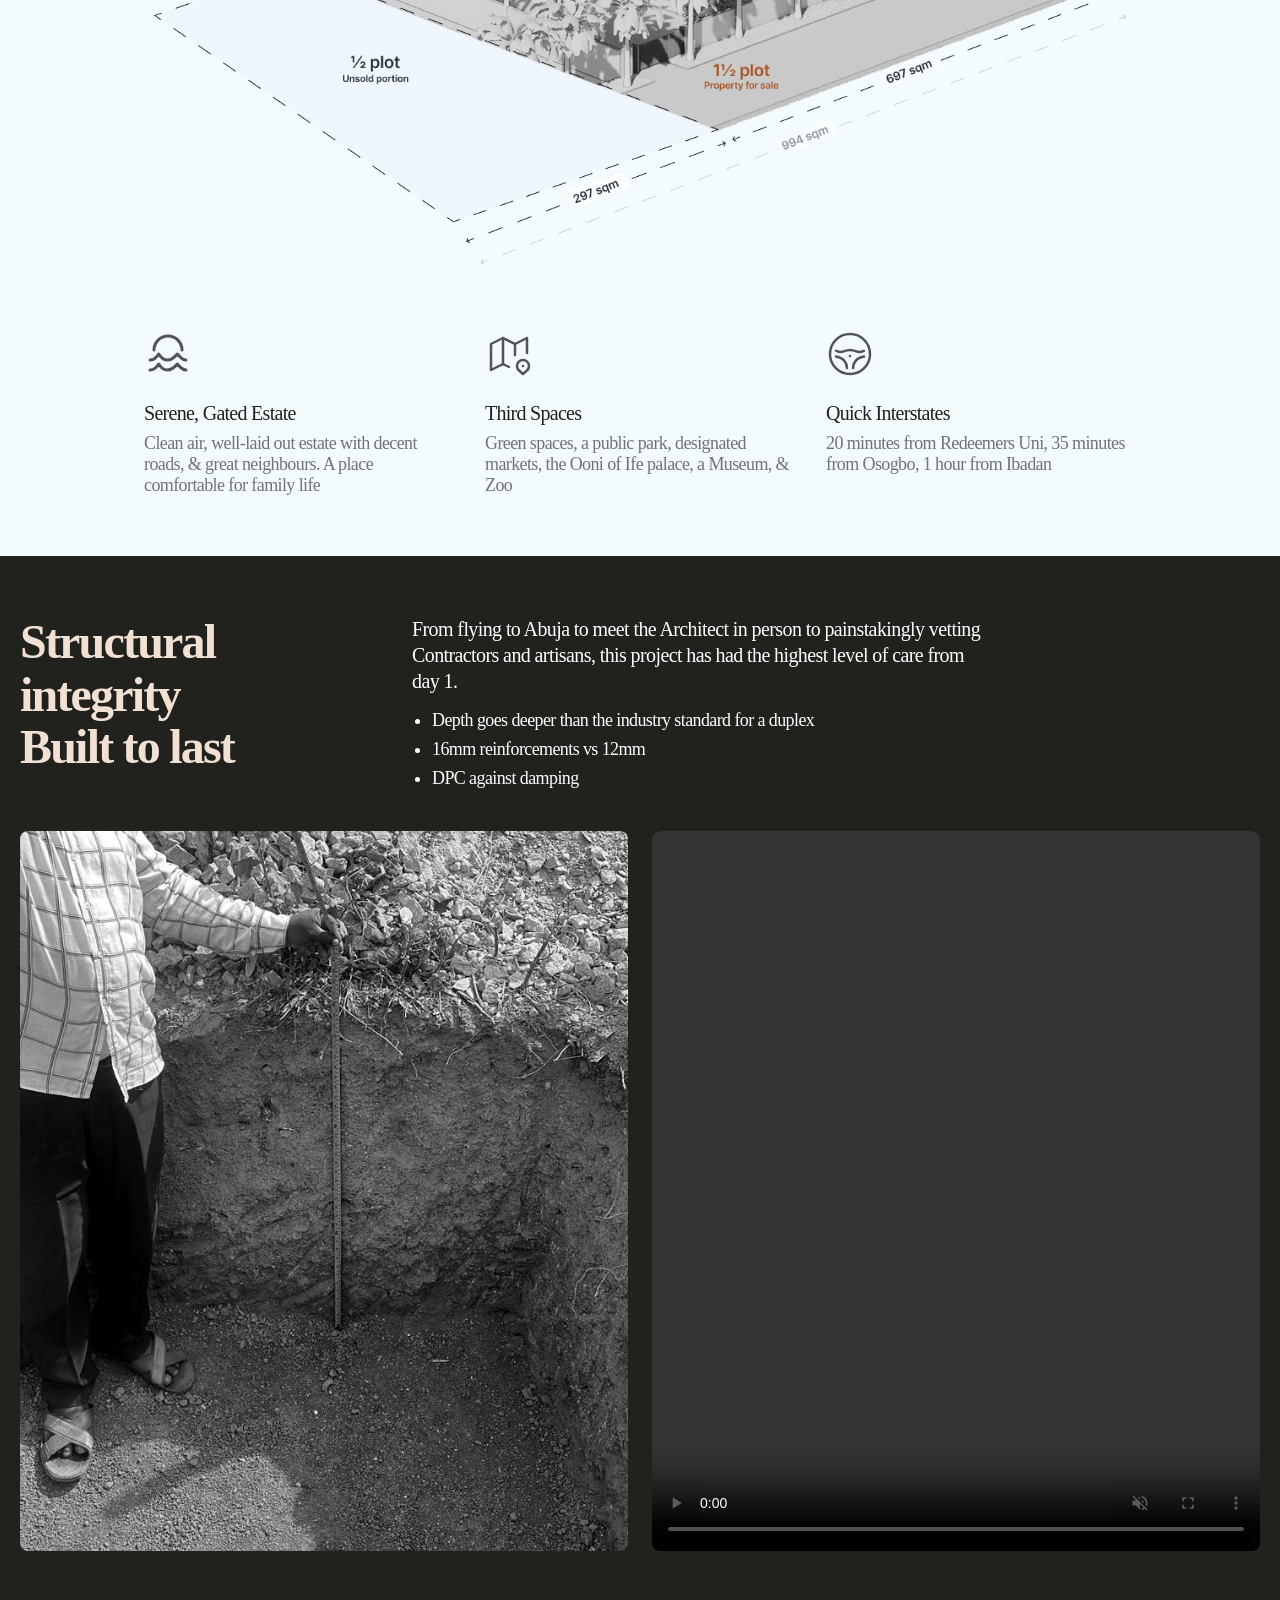
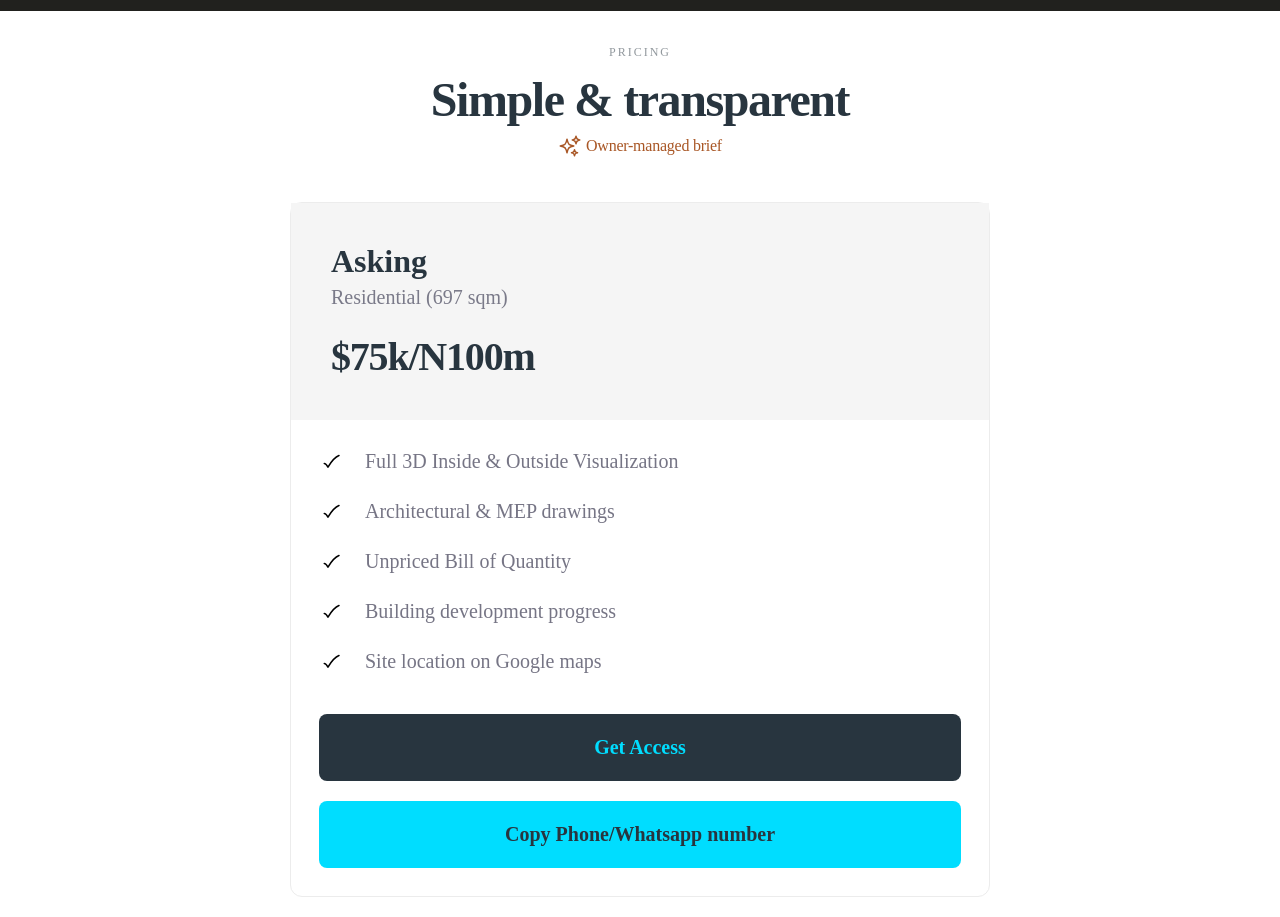
==== commit 52d4f486: "working on the gumroad link" ====
--- a/index.html
+++ b/index.html
@@ -78,8 +78,8 @@
               </div>
             </div>
             <section class="for-btns">
-              <a href="pdfs/Property-Sale-Free-3D-Visualization.pdf" class="btn-primary" download="Zion-Luxury-Duplex.pdf">Download free 3D visualization</a>
-              <button class="btn-secondary">Get Full 3D, Architectural, & MEP Drawings</button>
+              <a href="pdfs/Property-Sale-Free-3D-Visualization_organized.pdf" class="btn-primary" download="Zion-Luxury-Duplex.pdf">Download free 3D visualization</a>
+              <a href="https://faithful4567.gumroad.com/l/zion-land-and-building-purchase" target="_blank" class="btn-secondary">Get Full 3D, Architectural, & MEP Drawings</a>
             </section>
           </main>
         </div>     
@@ -584,6 +584,13 @@
               <svg xmlns="http://www.w3.org/2000/svg" width="26" height="26" viewBox="0 0 26 26" fill="none">
                 <path d="M5.30469 15.4682C5.30469 15.4682 6.87723 15.4682 8.97395 19.1374C8.97395 19.1374 14.8016 9.52746 19.9818 7.60547" stroke="black" stroke-width="1.57254" stroke-linecap="round" stroke-linejoin="round"/>
               </svg>
+              Unpriced Bill of Quantity
+            </li>
+
+            <li>
+              <svg xmlns="http://www.w3.org/2000/svg" width="26" height="26" viewBox="0 0 26 26" fill="none">
+                <path d="M5.30469 15.4682C5.30469 15.4682 6.87723 15.4682 8.97395 19.1374C8.97395 19.1374 14.8016 9.52746 19.9818 7.60547" stroke="black" stroke-width="1.57254" stroke-linecap="round" stroke-linejoin="round"/>
+              </svg>
               Building development progress
             </li>
     
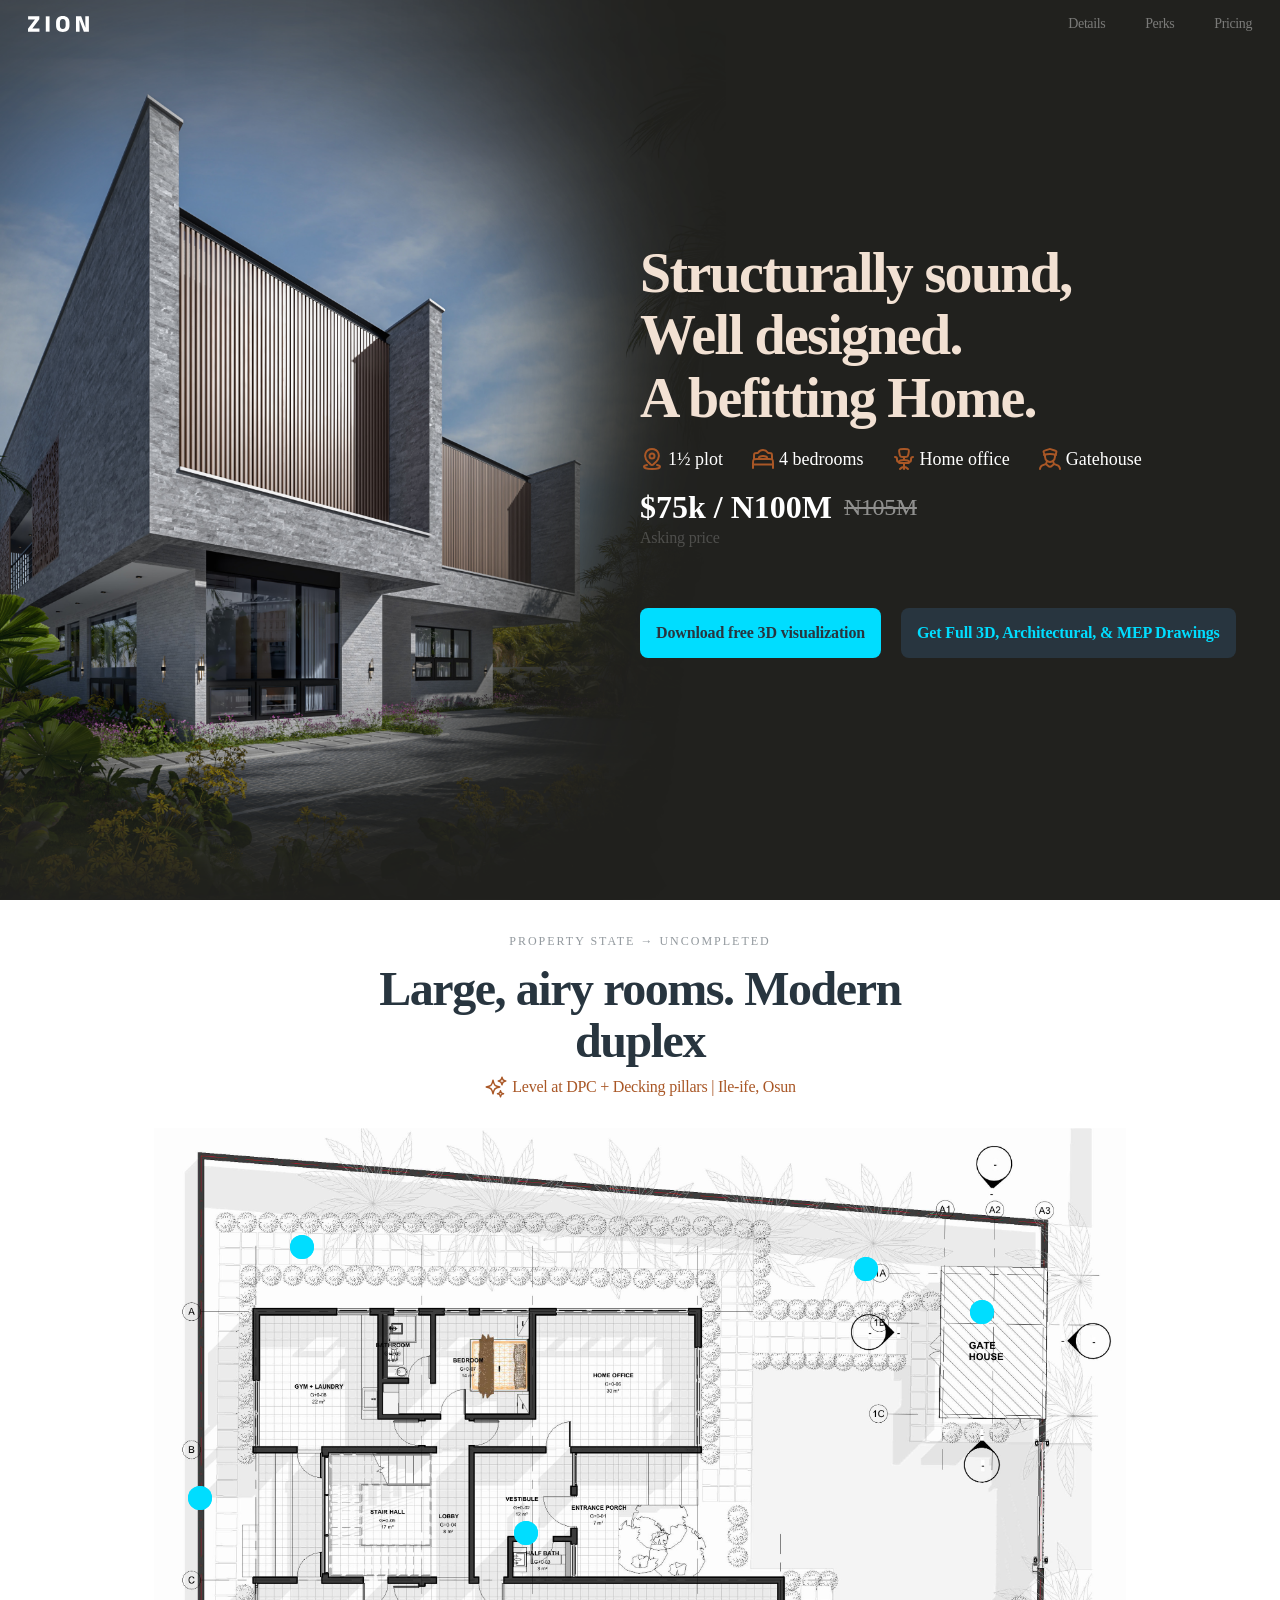
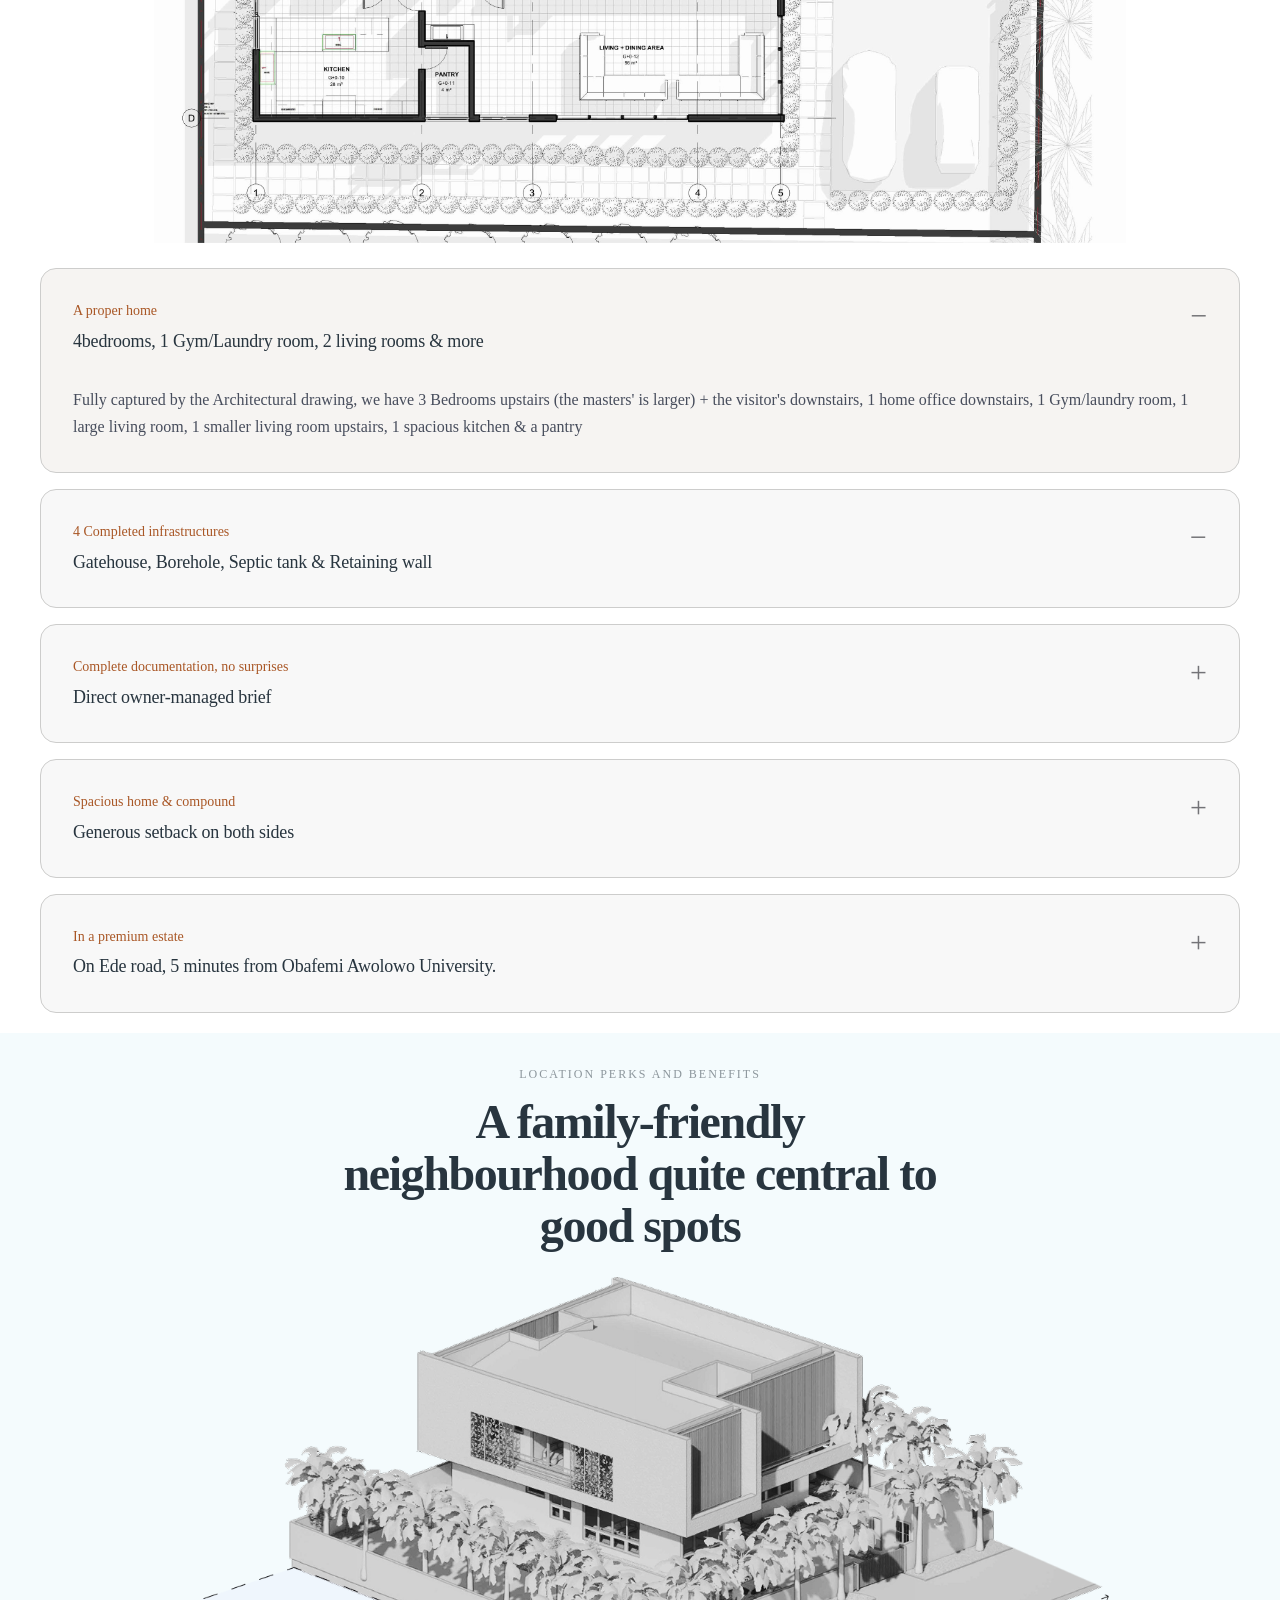
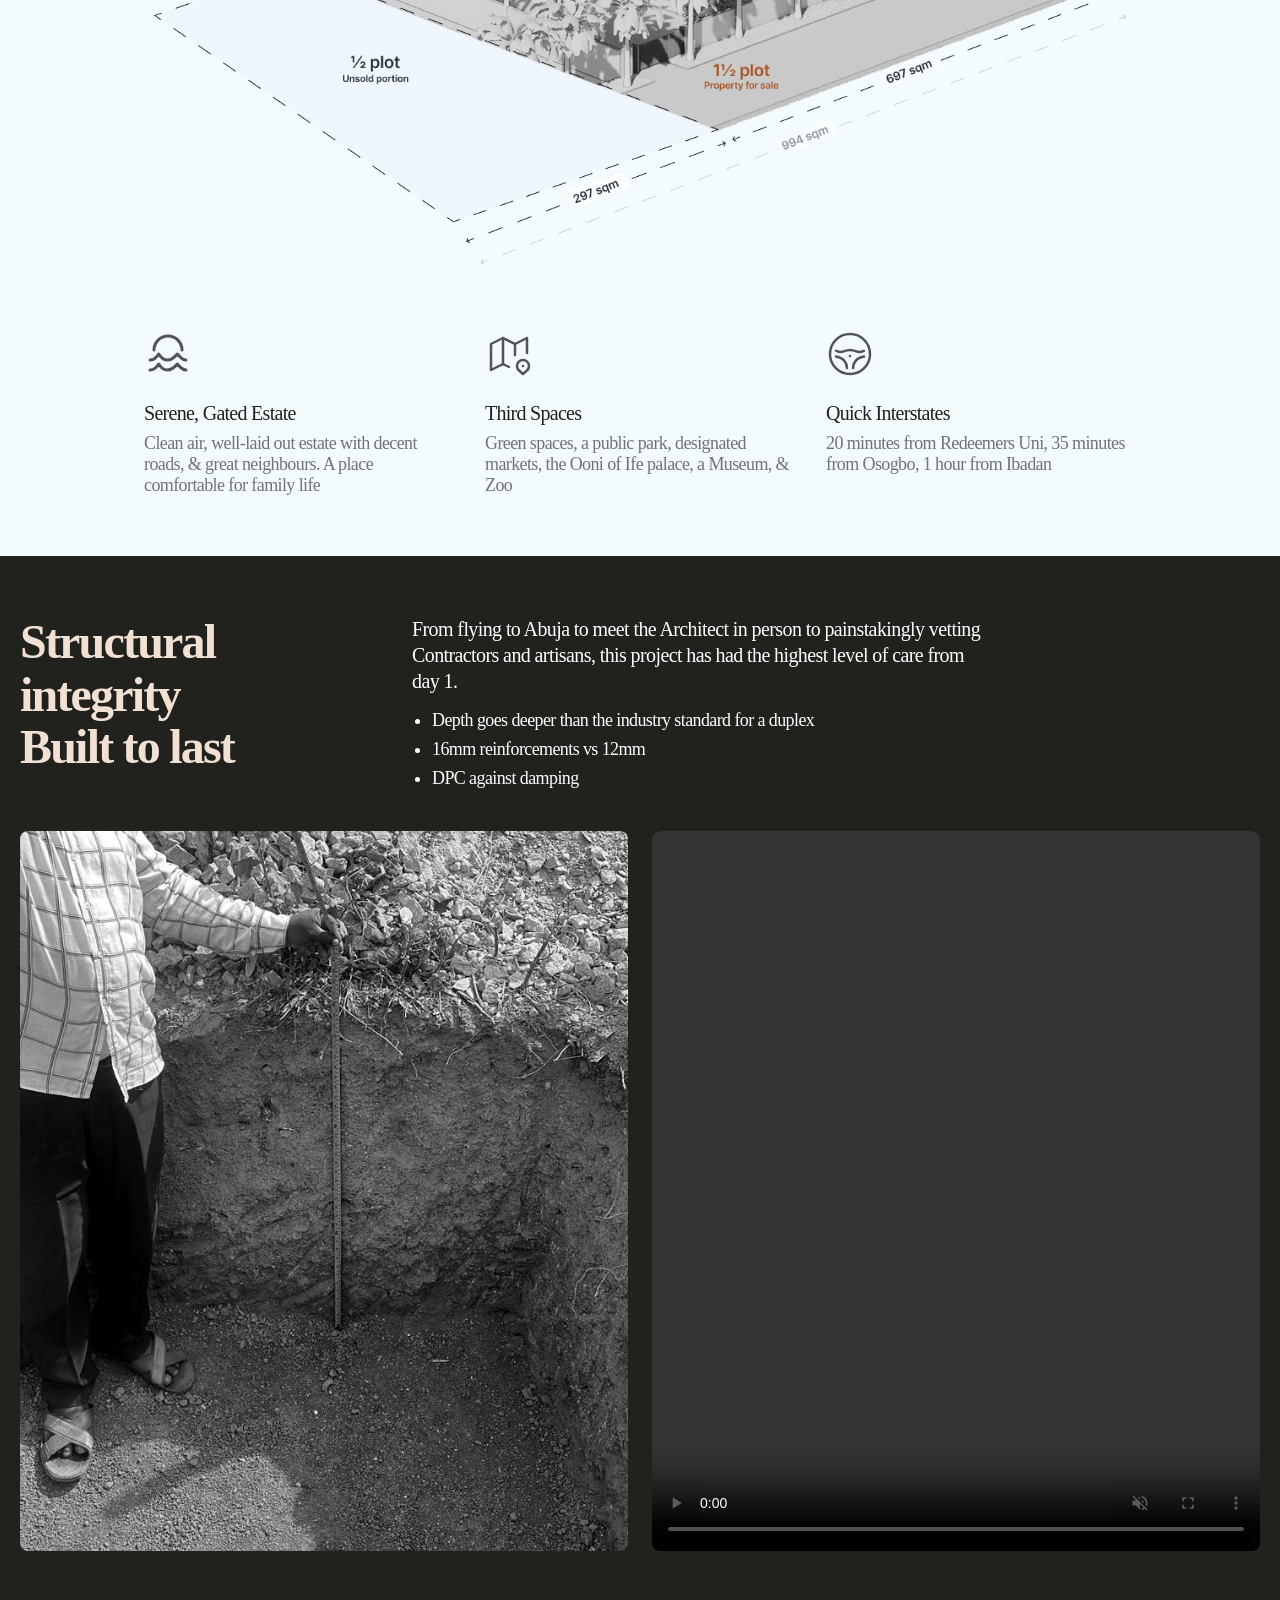
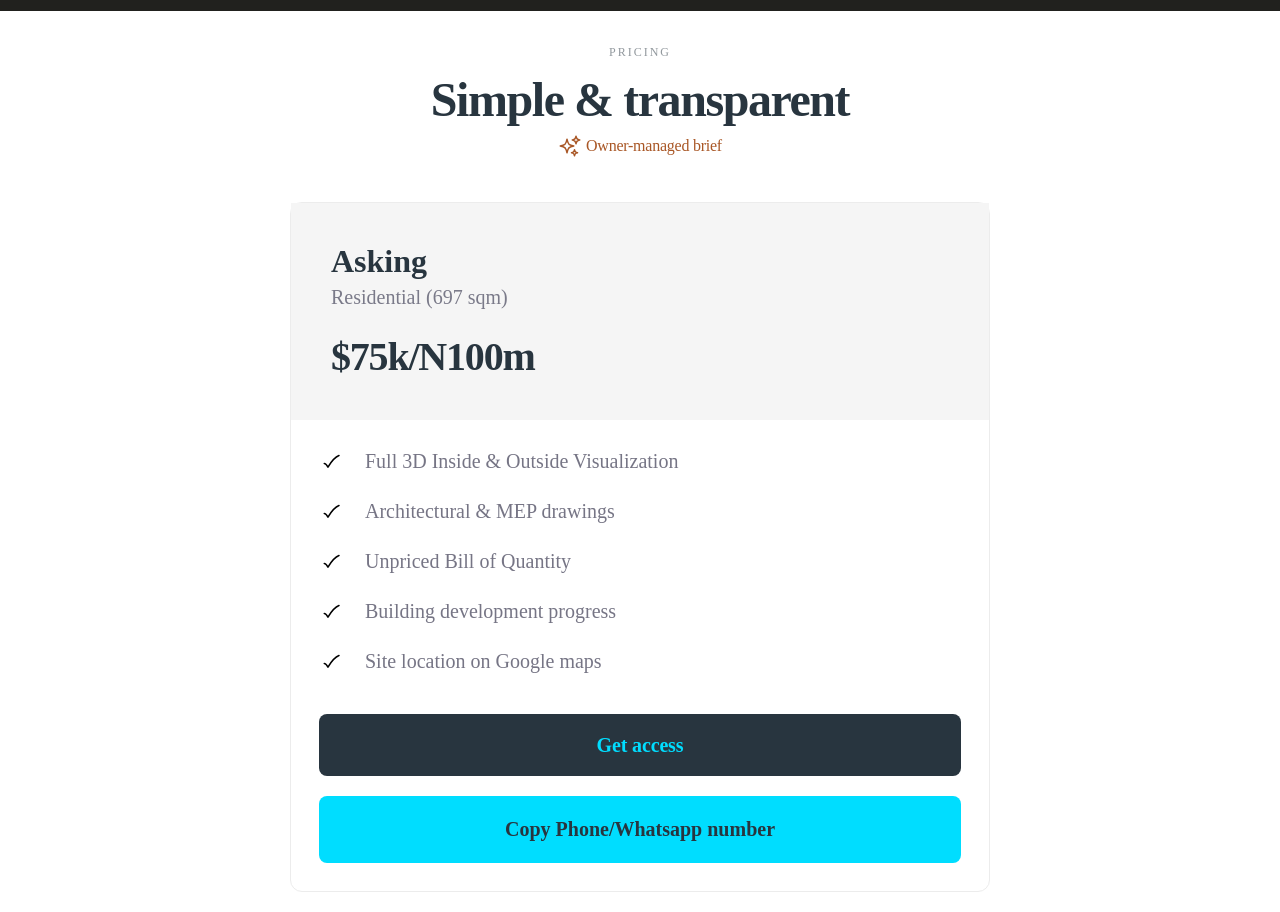
==== commit 6c13c3d1: "some considerable refinement on mobile" ====
--- a/index.html
+++ b/index.html
@@ -246,7 +246,7 @@
                 Full documentation
                 available for buyers and contractors.
                 
-                Deed of assignment, Red copy survey, Estate registration receipt, Town planning approval, Architectural, & MEP drawings
+                Deed of assignment, Building approval, Red copy survey, Estate registration receipt, Town planning approval, Architectural, & MEP drawings
                 
               </p>
             </div>
@@ -605,9 +605,7 @@
     
           <div class="pricing-buttons">
     
-            <button class="btn-access">
-              Get Access
-            </button>
+            <a href="https://faithful4567.gumroad.com/l/zion-land-and-building-purchase" target="_blank" class="btn-secondary btn-access">Get access</a>
     
             <button class="btn-copy">
               Copy Phone/Whatsapp number
--- a/styles/master.css
+++ b/styles/master.css
@@ -271,7 +271,7 @@
   display: flex;
   flex-direction: column;
   gap: 0.4rem;
-  width: 50%;
+  width: 50%;   
   margin-top: 1.4rem;
 }
 
@@ -279,6 +279,7 @@
   display: flex;
   flex-direction: column;
   gap: 1.4rem;
+  width: 100%;
 }
 
 header.top div:first-of-type p:first-of-type {
@@ -767,6 +768,7 @@
 .btn-access {
   background: var(--cool-gray-800);
   color: var(--blue-500);
+  text-decoration: none;
 }
 
 .btn-copy {
--- a/styles/mobile-from-claude-v2.css
+++ b/styles/mobile-from-claude-v2.css
@@ -52,14 +52,16 @@
     color: var(--white);
     text-align: right;
     font-family: Inter;
-    font-size: clamp(2rem, 5.5vw, 2.8rem);
+    font-size: 1.8rem;
     font-style: normal;
     font-weight: 700;
     line-height: 1.25;
     letter-spacing: -0.04rem;
-    width: auto;
-    max-width: 22rem;
+    width: 70%;
+    /* max-width: 22rem; */
     margin: 0;
+    /* border: 1px solid red; */
+
   }
 
   .title-features-price ul {
@@ -152,6 +154,39 @@
     letter-spacing: -0.015rem;
   }
 
+  /* For section 2 */
+
+  section header.top {
+    width: 100%;   
+  }
+
+  header.top div {
+    display: flex;
+    flex-direction: column;
+    gap: 1rem;
+    width: 100%;
+  }
+
+  header.top h2 {
+    font-size: 2.8rem;
+    font-weight: 600;
+    line-height: 3.2rem;
+    letter-spacing: -0.03rem;
+    width: 100%;
+  }
+
+  header.top div:first-of-type p:first-of-type {
+    opacity: 0.75;
+  }
+
+  .hotspot {
+    width: 1.8rem;
+    height: 1.8rem;
+    border-radius: 50%;
+    position: absolute;
+    cursor: pointer;
+  }
+
   /* ========================= ACCORDION ========================= */
 
   .accordion-section {
@@ -269,7 +304,7 @@
   /* ========================= SECTION FIVE ========================= */
 
   section.five {
-    padding: 6rem 2rem;
+    padding: 2rem;
     gap: 3rem;
   }
 
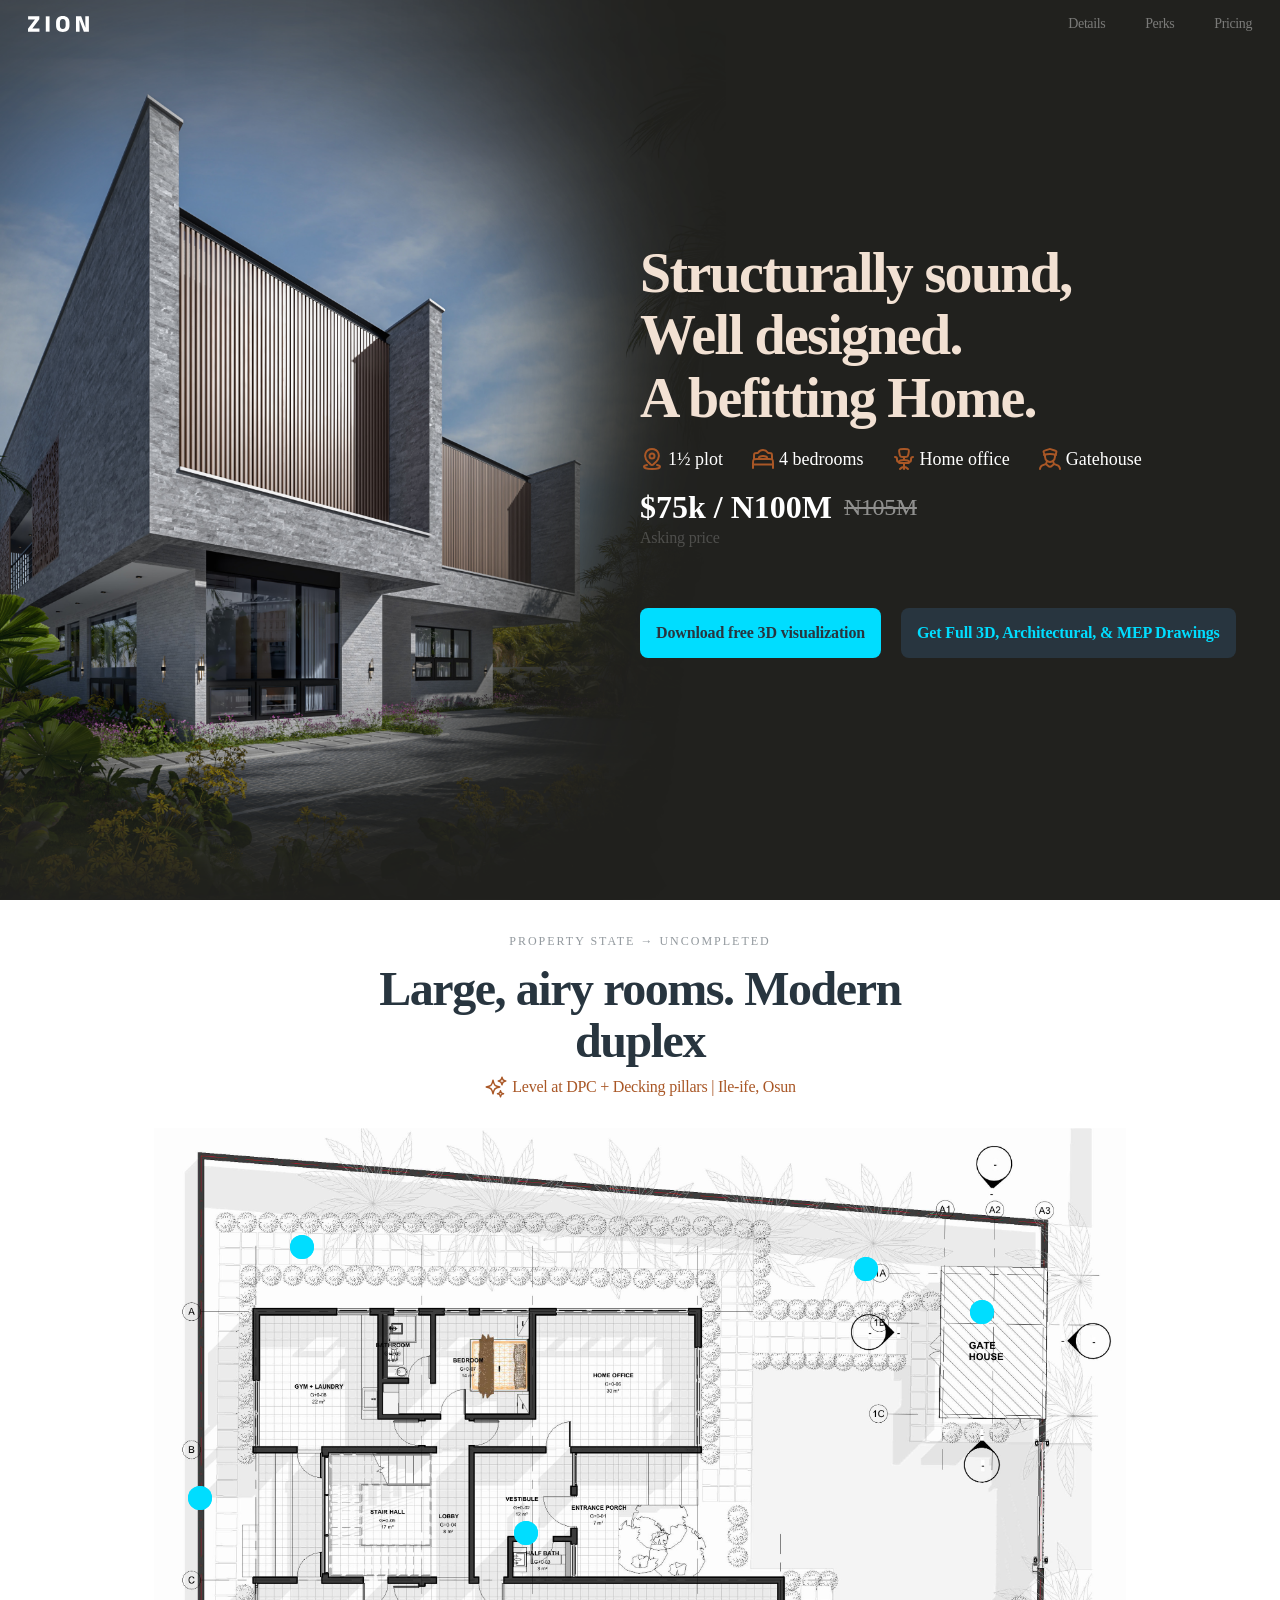
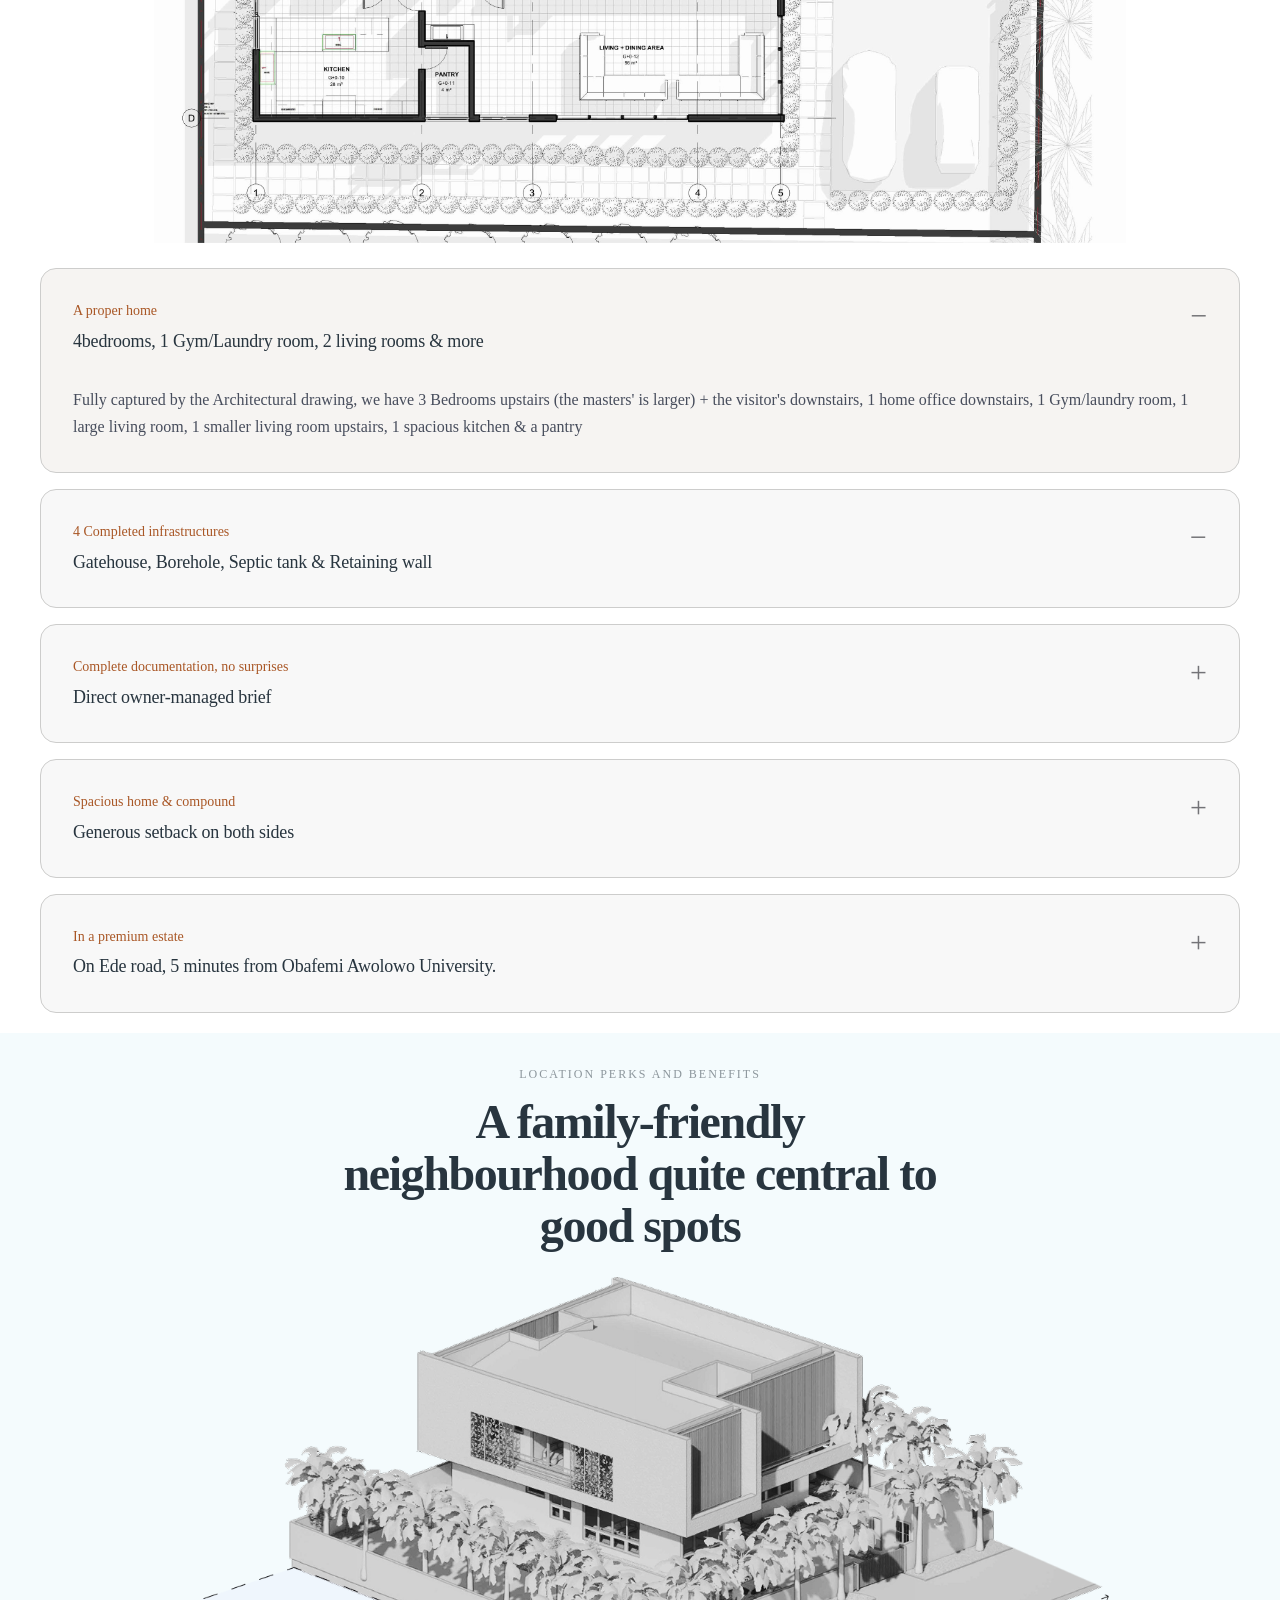
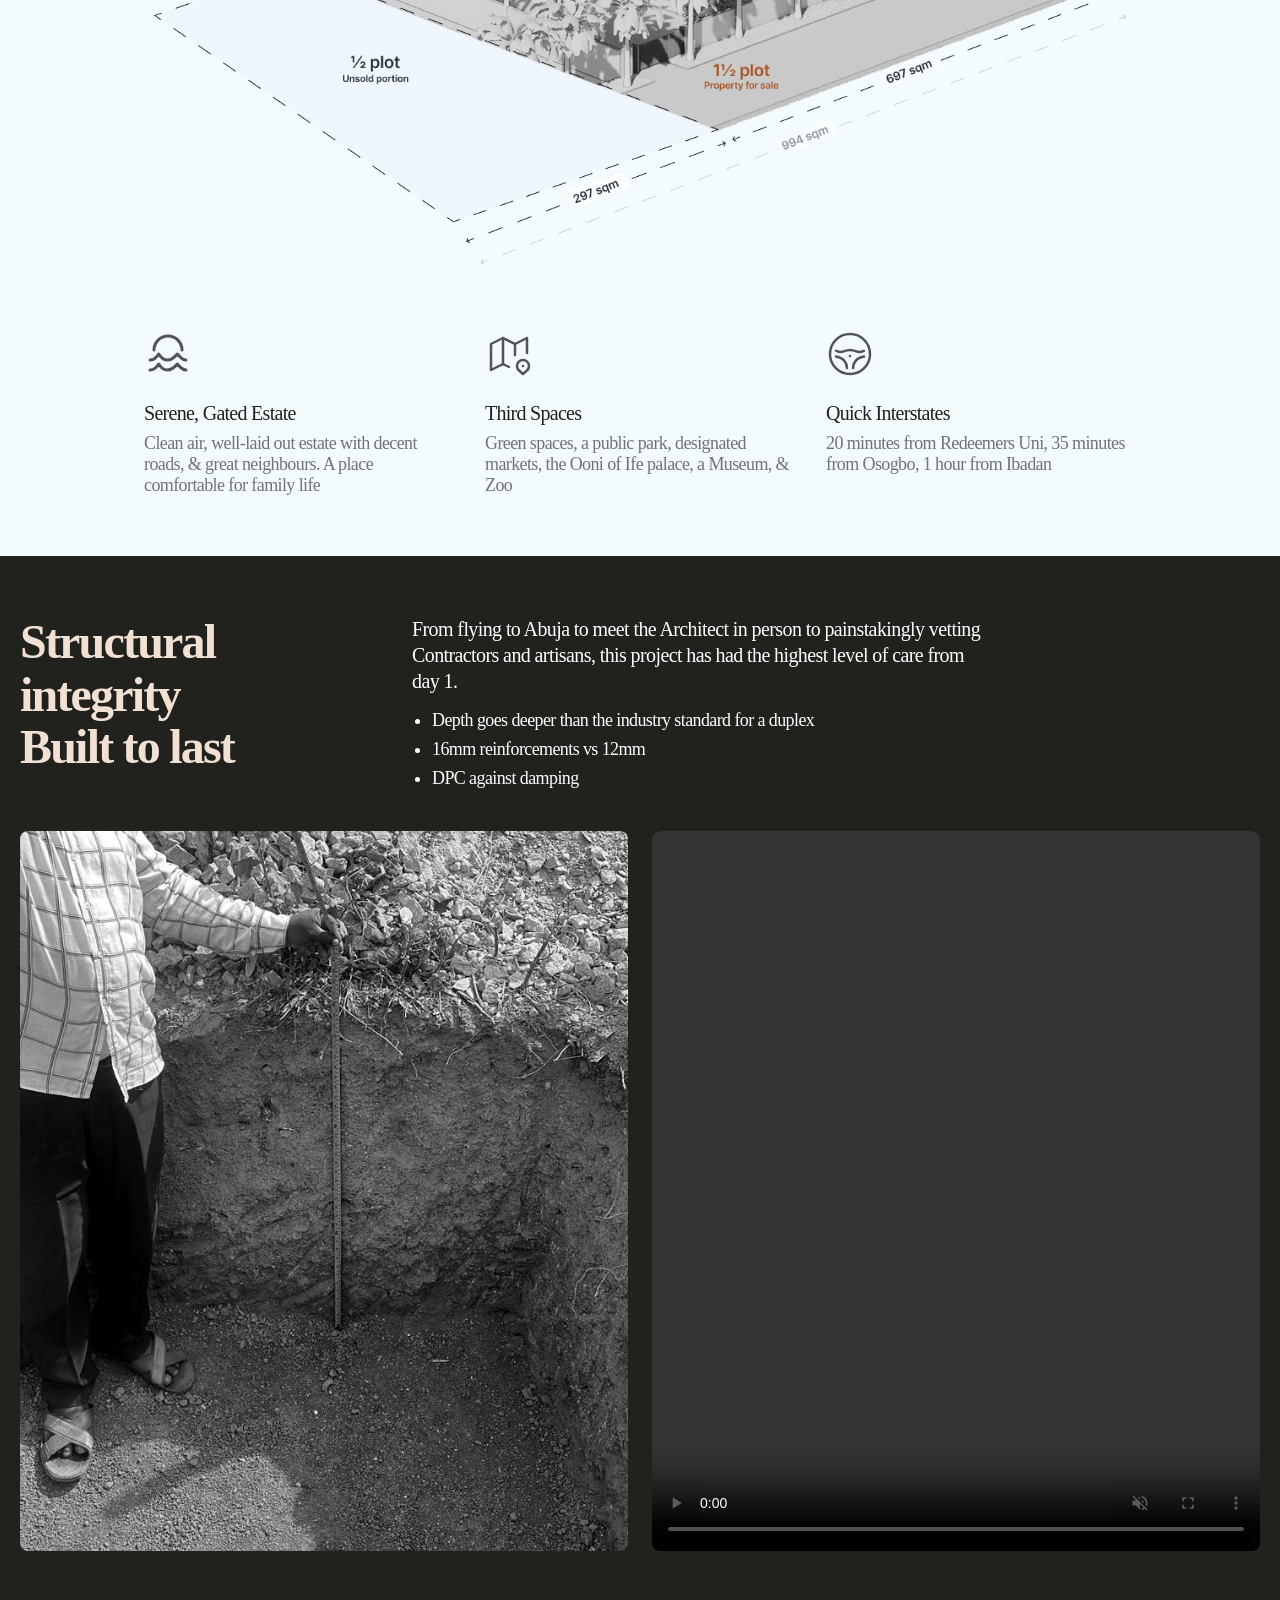
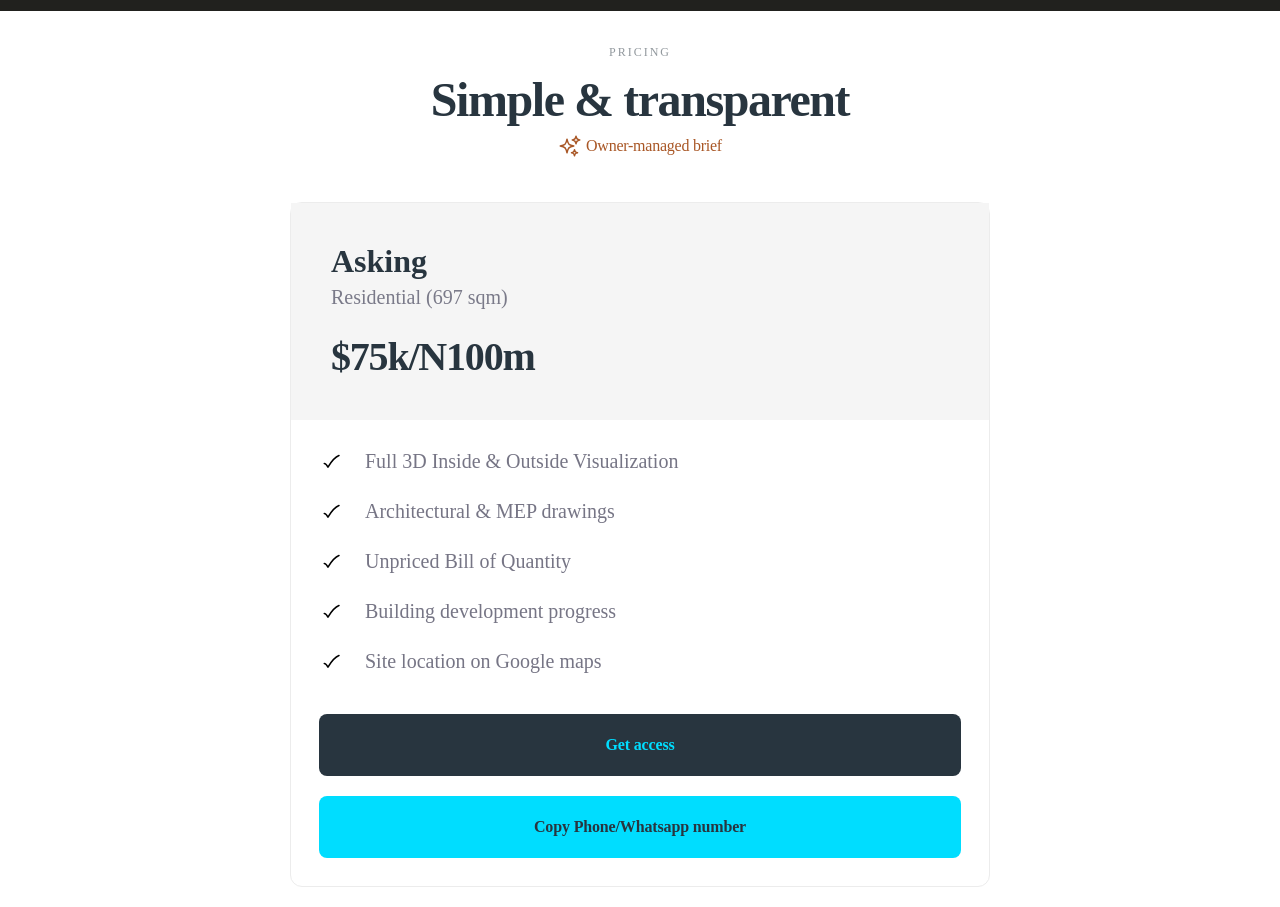
==== commit e8ec7984: "fixed phone number copy/clipboard" ====
--- a/index.html
+++ b/index.html
@@ -5,17 +5,26 @@
   <meta name="viewport" content="width=device-width, initial-scale=1.0">
   <meta name="description" content="Zion Residence — property marketing">
 
+  <!-- Standard Open Graph image (Facebook, LinkedIn, etc.) -->
+<meta property="og:image" content="https://property-marketing-page.vercel.app/images/meta.jpg">
+
+<!-- Twitter-specific image (X) -->
+<meta name="twitter:image" content="https://property-marketing-page.vercel.app/images/meta.jpg">
+<meta name="twitter:card" content="summary_large_image">
+
+
   <title>Zion Residence</title>
   <script defer src="for-section-one-mobile.js"></script>
   <script defer src="hotspots.js"></script>
+  <script defer src="clipboard.js"></script>
   <script defer src="section-two-accordion.js"></script>
 
   <link rel="stylesheet" href="styles/reset.css">
+  <link rel="stylesheet" href="https://rsms.me/inter/inter-display.css"/>
+  <link rel="stylesheet" href="https://rsms.me/inter/inter.css"/>
   <link rel="stylesheet" href="styles/hotspots.css">
   <link rel="stylesheet" href="styles/master.css">
   <link rel="stylesheet" href="styles/mobile-from-claude-v2.css"> 
-  <link rel="stylesheet" href="https://rsms.me/inter/inter.css"/>
-  <link rel="stylesheet" href="https://rsms.me/inter/inter-display.css"/>
   <link rel="icon" type="image/x-icon" href="images/fav-icon.png">
 </head>
 <body>
@@ -607,10 +616,10 @@
     
             <a href="https://faithful4567.gumroad.com/l/zion-land-and-building-purchase" target="_blank" class="btn-secondary btn-access">Get access</a>
     
-            <button class="btn-copy">
+            <button class="btn-primary btn-copy">
               Copy Phone/Whatsapp number
             </button>
-    
+
           </div>
     
         </div>
--- a/styles/hotspots.css
+++ b/styles/hotspots.css
@@ -246,4 +246,155 @@
     transform: scale(1);
     opacity: 1;
   }
-}+}
+
+
+
+/* ============================================================
+   MOBILE OVERRIDES — HOTSPOTS.CSS
+   screens <= 798px
+============================================================ */
+
+@media screen and (max-width: 798px) {
+
+    /* =========================
+       PRODUCTS WRAPPER
+    ========================= */
+  
+    .products {
+      width: 100%;
+      padding: 1rem 0;
+    }
+  
+    .product-card {
+      width: 100%;
+      margin-inline: auto;
+    }
+  
+    .product-image {
+      width: 100%;
+      position: relative;
+      overflow: hidden;
+    }
+  
+    .product-image img {
+      width: 100%;
+      height: auto;
+      display: block;
+    }
+  
+    /* =========================
+       HOTSPOTS
+    ========================= */
+  
+    .hotspot {
+      width: 1.8rem;
+      height: 1.8rem;
+    }
+  
+    .hotspot::before {
+      animation: pulse 2.2s infinite;
+    }
+  
+    /* =========================
+       HOTSPOT POSITIONS
+       (Fine-tuned for mobile)
+    ========================= */
+  
+    .h-1 {
+      left: 14%;
+      top: 15%;
+    }
+  
+    .h-2 {
+      left: 37%;
+      top: 55%;
+    }
+  
+    .h-4 {
+      left: 84%;
+      top: 24%;
+    }
+  
+    .h-5 {
+      left: 72%;
+      top: 18%;
+    }
+  
+    .h-6 {
+      left: 3.5%;
+      top: 50%;
+    }
+  
+    /* =========================
+       MODAL
+    ========================= */
+  
+    .hotspot-modal {
+      padding: 1.6rem;
+    }
+  
+    .hotspot-modal__card {
+  
+      width: 100%;
+  
+      max-width: 100%;
+  
+      border-radius: 1.6rem;
+  
+      overflow: hidden;
+    }
+  
+    .hotspot-modal__image,
+    .hotspot-modal__video {
+  
+      width: 100%;
+  
+      max-height: 60vh;
+  
+      object-fit: contain;
+  
+      background: black;
+    }
+  
+    .hotspot-modal__content {
+      padding: 2rem;
+    }
+  
+    .hotspot-modal__title {
+  
+      font-size: 2rem;
+  
+      line-height: 1.2;
+  
+      margin-bottom: 0.8rem;
+    }
+  
+    .hotspot-modal__description {
+  
+      font-size: 1.4rem;
+  
+      line-height: 1.6;
+    }
+  
+    .hotspot-modal__close {
+  
+      top: 1rem;
+      right: 1rem;
+  
+      width: 3.6rem;
+      height: 3.6rem;
+  
+      font-size: 2rem;
+    }
+  
+    /* =========================
+       BETTER TOUCH TARGETS
+    ========================= */
+  
+    .hotspot,
+    .hotspot-modal__close {
+      touch-action: manipulation;
+    }
+  
+  }
--- a/styles/master.css
+++ b/styles/master.css
@@ -42,6 +42,7 @@
 
 body {
   background-color: var(--surface-desktop-background);
+  font-family: Inter;
 }
 
 .page-wrapper {
@@ -128,7 +129,7 @@
 
 .title-features-price h1 {
   color: var(--text-hero-title);
-  font-family: "Inter Display";
+  font-family: InterDisplay;
   font-size: 5.6rem;
   font-style: normal;
   font-weight: 700;
@@ -233,9 +234,6 @@
   font-weight: 600;
   line-height: 1.8rem;
   letter-spacing: -0.015rem;
-}
-
-section.one a {
   text-decoration: none;
 }
 
@@ -254,6 +252,7 @@
   font-weight: 600;
   line-height: 1.8rem;
   letter-spacing: -0.015rem;
+  text-decoration: none;
 }
 
 /* ========================= SECTION AREAS ========================= */
@@ -298,7 +297,7 @@
 header.top h2 {
   color: var(--main-color-dark);
   text-align: center;
-  font-family: "Inter Display";
+  font-family: InterDisplay;
   font-size: 4.8rem;
   font-style: normal;
   font-weight: 700;
@@ -479,7 +478,7 @@
   color: var(--cool-gray-800);
   font-family: Inter;
   font-size: 1.8rem;
-  font-weight: 400;
+  font-weight: 500;
   line-height: 1.4;
   letter-spacing: -0.02rem;
 }
@@ -554,7 +553,7 @@
 
 .location-perk h3 {
   color: var(--gray-900);
-  font-family: "Inter Display";
+  font-family: InterDisplay;
   font-size: 2rem;
   font-style: normal;
   font-weight: 500;
@@ -600,7 +599,7 @@
 
 .structLeft h2 {
   color: var(--brown-100);
-  font-family: "Inter Display";
+  font-family: InterDisplay;
   font-size: 4.8rem;
   font-weight: 600;
   line-height: 1.1;
@@ -756,13 +755,8 @@
 
 .btn-access,
 .btn-copy {
-  border: none;
-  border-radius: 8px;
   padding: 2.2rem;
-  font-family: Inter;
-  font-size: 2rem;
-  font-weight: 600;
-  cursor: pointer;
+
 }
 
 .btn-access {
@@ -775,3 +769,34 @@
   background: var(--blue-500);
   color: var(--main-color-dark);
 }
+
+
+
+/* Clipboard copy styles */
+
+.btns {
+  /* border: 1px solid red; */
+  display: flex;
+  justify-content: flex-start;
+  align-items: center;
+
+}
+.btns button {
+  font-size: 1.2rem;
+  font-weight: 700;
+  background-color: var(--surface-cta);
+  padding: 0.5rem 1.0rem;
+  display: flex;
+  width: 9rem;
+  justify-content: center;
+  border-radius: 0.4rem;
+  color: var(--text-nav-cta);
+}
+.btns button {
+transition: opacity 0.15s ease, transform 0.15s ease;
+}
+
+.btns button.is-changing {
+opacity: 0;
+transform: scale(0.98);
+}
--- a/styles/mobile-from-claude-v2.css
+++ b/styles/mobile-from-claude-v2.css
@@ -123,7 +123,7 @@
     gap: 0.8rem;
   }
 
-  .btn-primary {
+  /* .btn-primary {
     padding: 1.4rem;
     border-radius: 999px;
     background: var(--surface-button-primary);
@@ -134,9 +134,9 @@
     font-weight: 500;
     line-height: 1.8rem;
     letter-spacing: -0.015rem;
-  }
-
-  .btn-secondary {
+  } */
+
+  /* .btn-secondary {
     display: flex;
     padding: 1.6rem;
     justify-content: center;
@@ -152,7 +152,7 @@
     font-weight: 500;
     line-height: 1.8rem;
     letter-spacing: -0.015rem;
-  }
+  } */
 
   /* For section 2 */
 
@@ -163,21 +163,43 @@
   header.top div {
     display: flex;
     flex-direction: column;
+    align-items: center;
     gap: 1rem;
     width: 100%;
   }
 
   header.top h2 {
-    font-size: 2.8rem;
+    font-family: InterDisplay;
+    font-size: 2.2rem;
     font-weight: 600;
-    line-height: 3.2rem;
+    line-height: 2.4rem;
     letter-spacing: -0.03rem;
-    width: 100%;
+    width: 80%;
   }
 
   header.top div:first-of-type p:first-of-type {
     opacity: 0.75;
-  }
+    font-size: 1rem;
+  }
+
+  .products {
+    padding: 1rem 0;
+  }
+
+  .product-card {
+    width: 100%;
+    margin: 1rem auto;
+  }
+
+  .product-image {
+    width: 100%;
+  }
+
+  .product-card img {
+    width: 100%;
+    display: block;
+  }
+
 
   .hotspot {
     width: 1.8rem;
@@ -195,6 +217,7 @@
 
   .accordion {
     gap: 1.2rem;
+    margin: 0;
   }
 
   .accordion-header {
@@ -303,7 +326,7 @@
 
   /* ========================= SECTION FIVE ========================= */
 
-  section.five {
+  /* section.five {
     padding: 2rem;
     gap: 3rem;
   }
@@ -315,7 +338,7 @@
 
   section.five .top div:last-child p {
     font-size: 1.6rem;
-  }
+  } */
 
   .pricing-card__top,
   .pricing-card__bottom {
@@ -341,8 +364,9 @@
 
   .btn-access,
   .btn-copy {
-    font-size: 1.6rem;
+    /* font-size: 1.6rem; */
     padding: 1.8rem;
   }
 
 }
+
